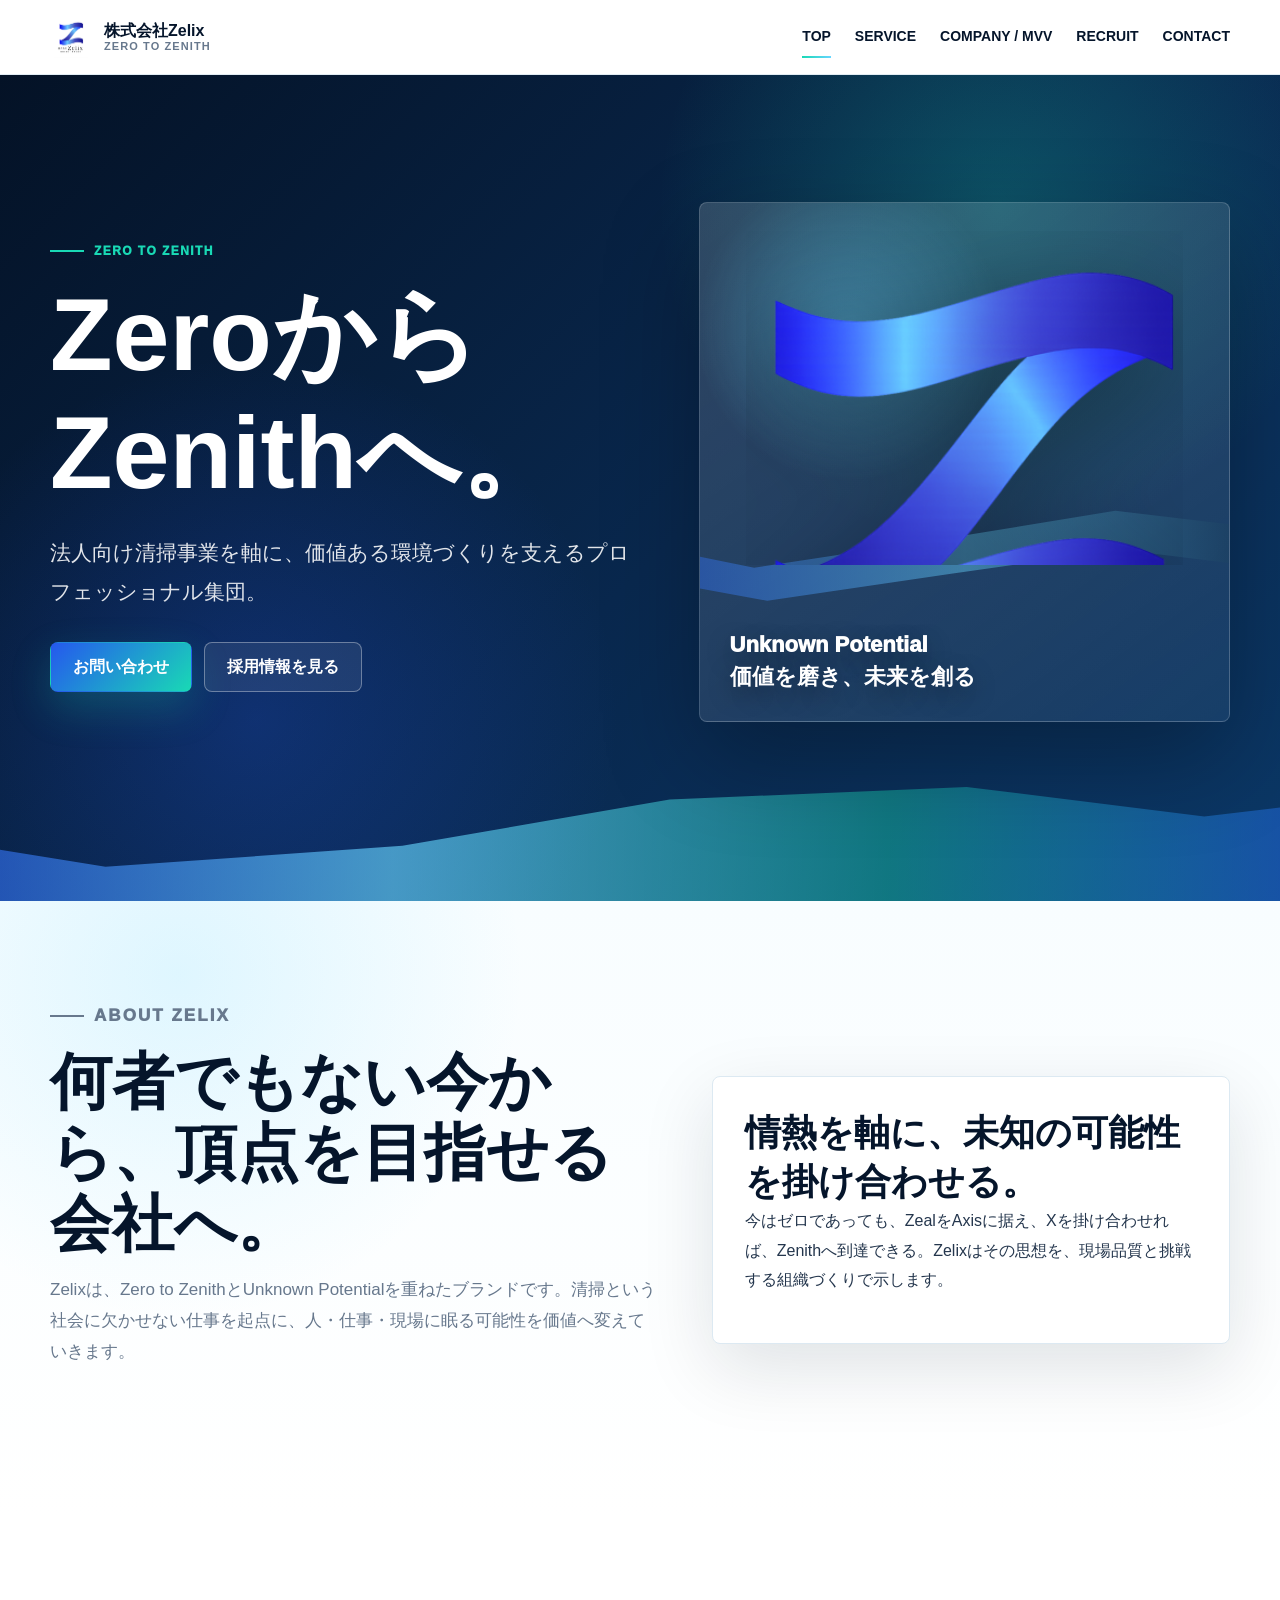
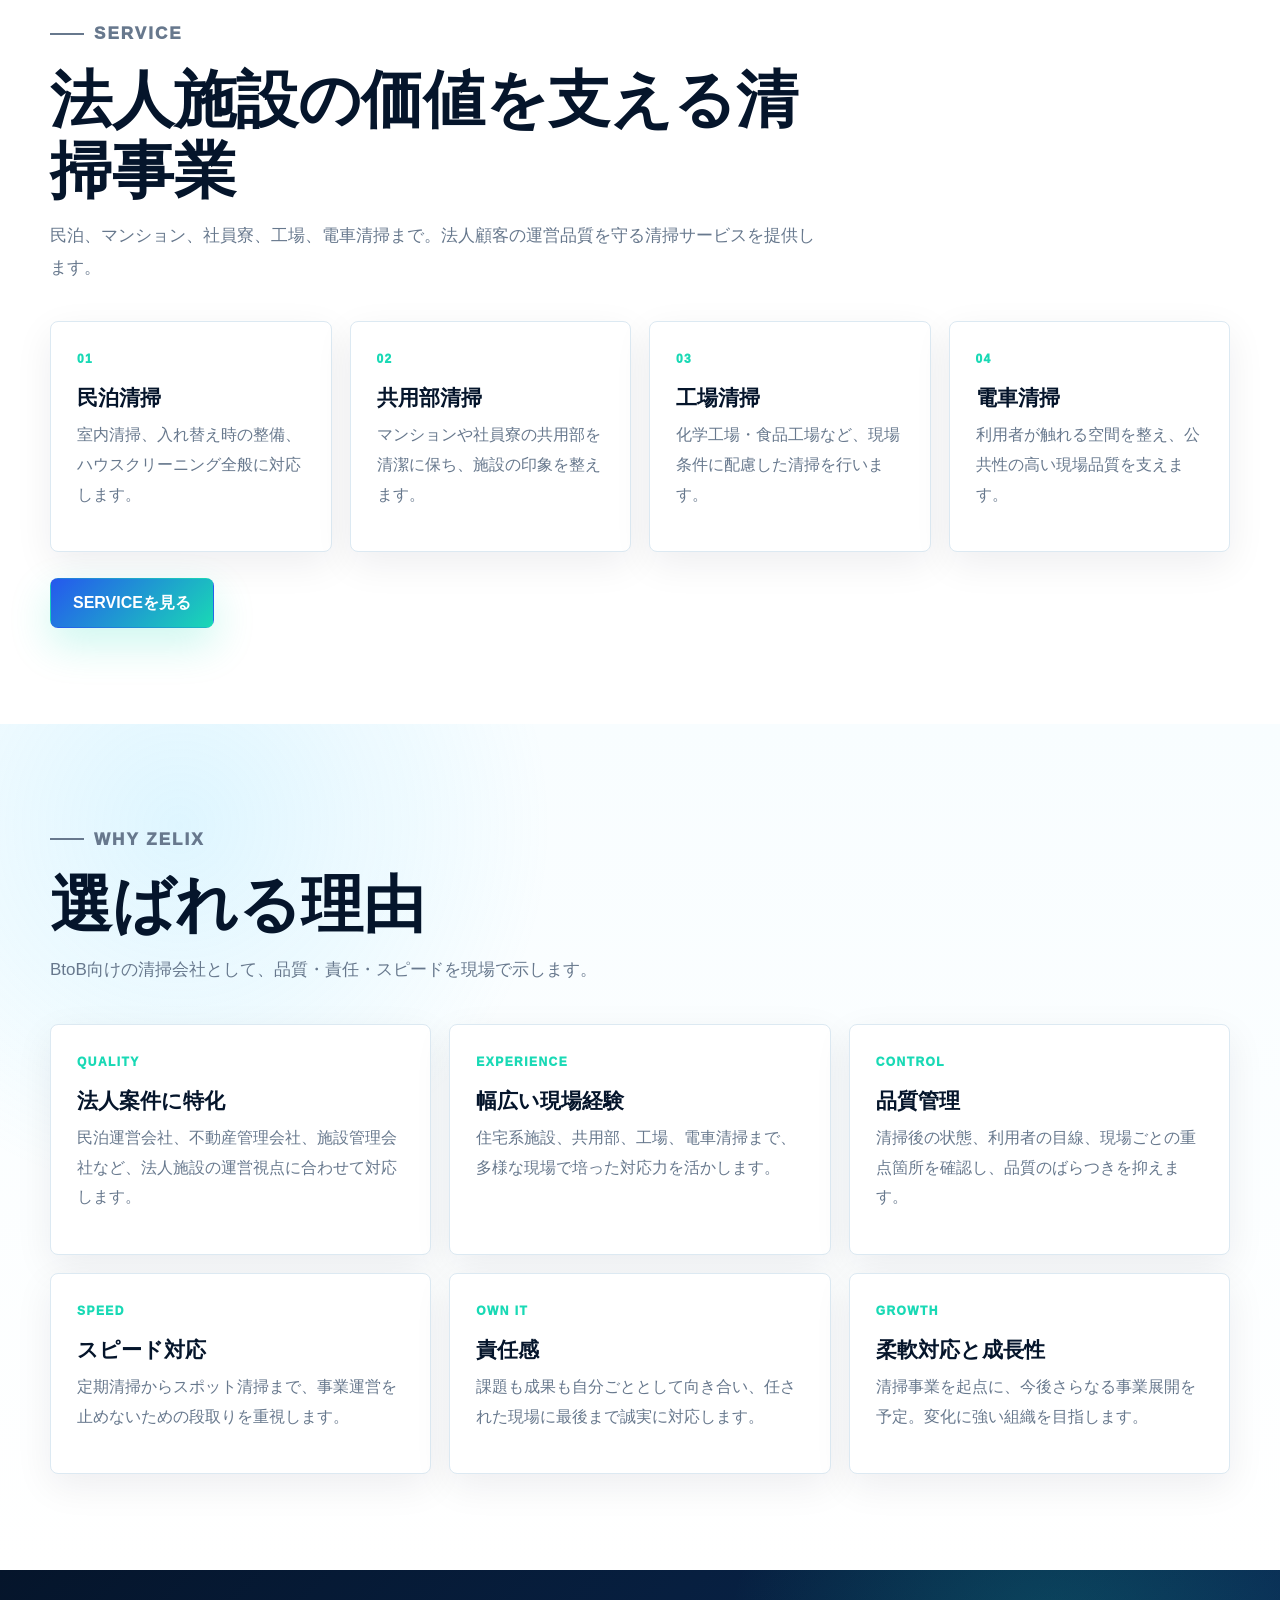
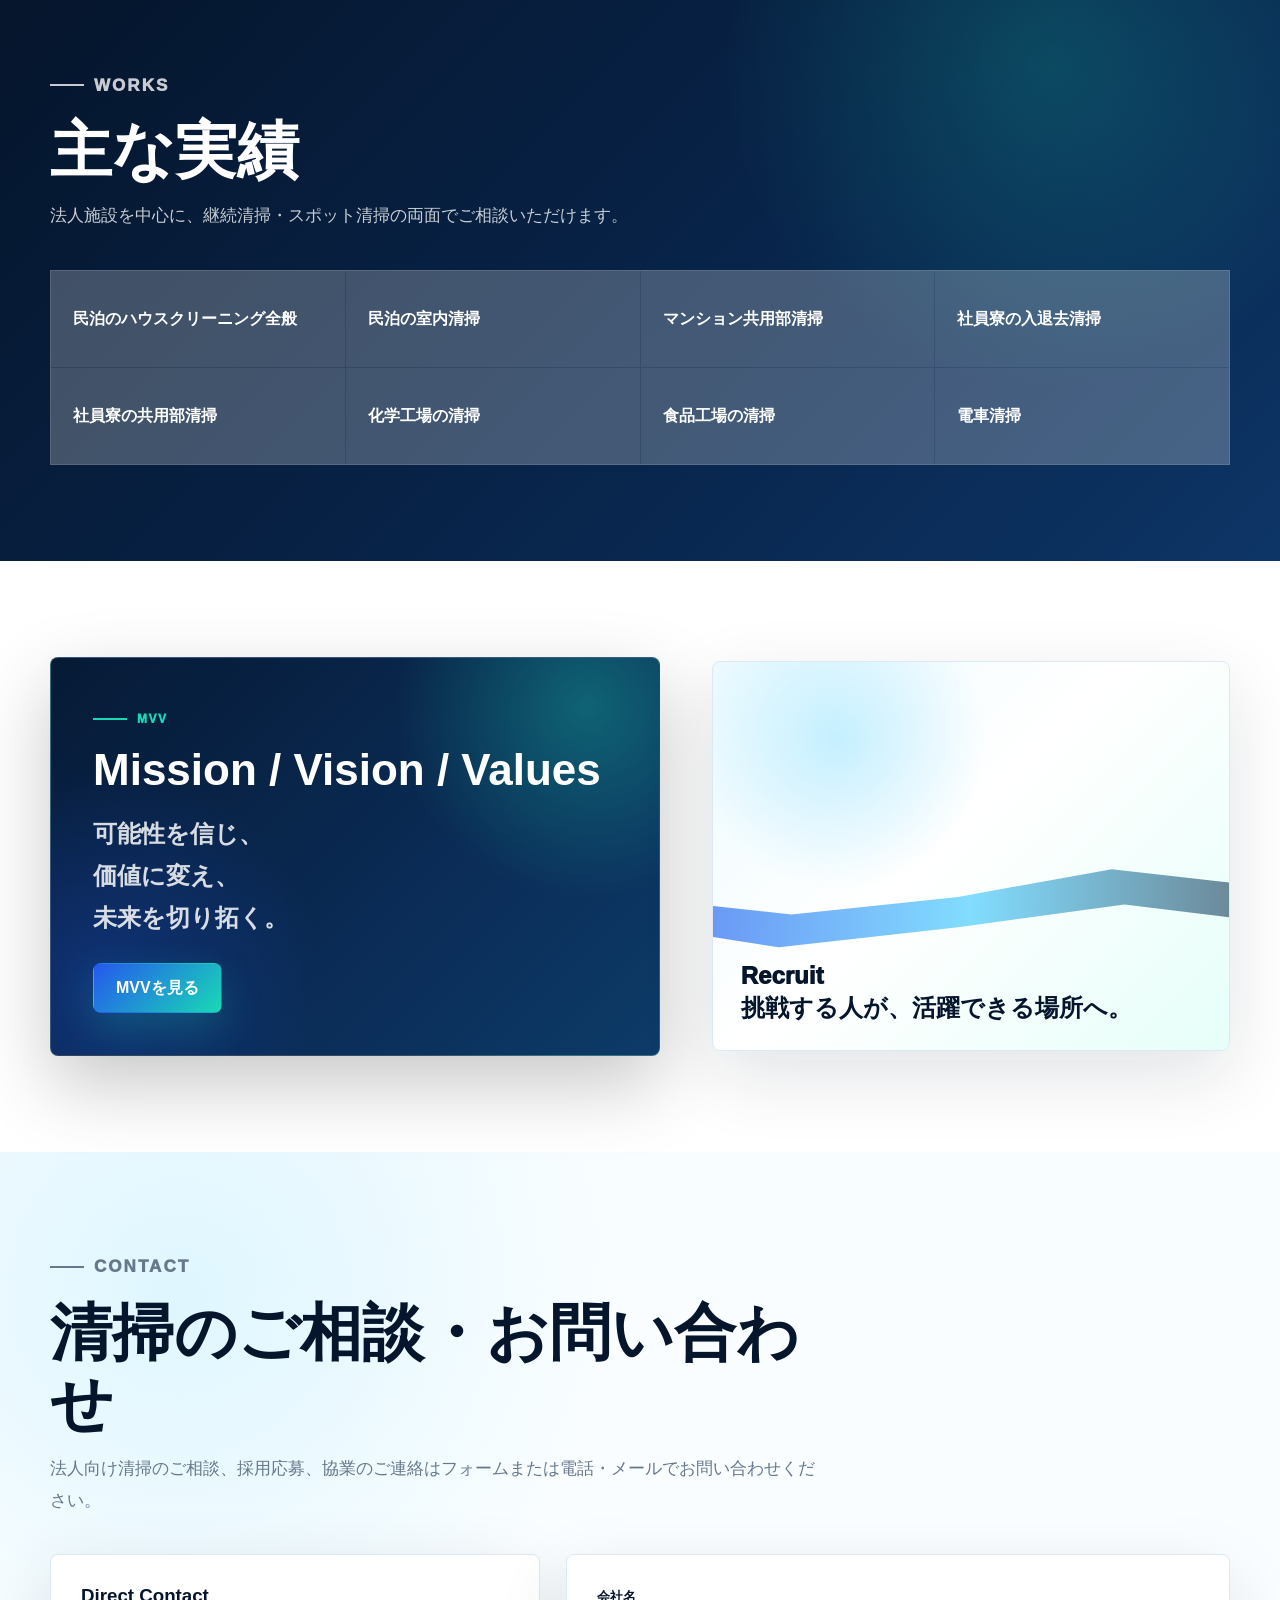
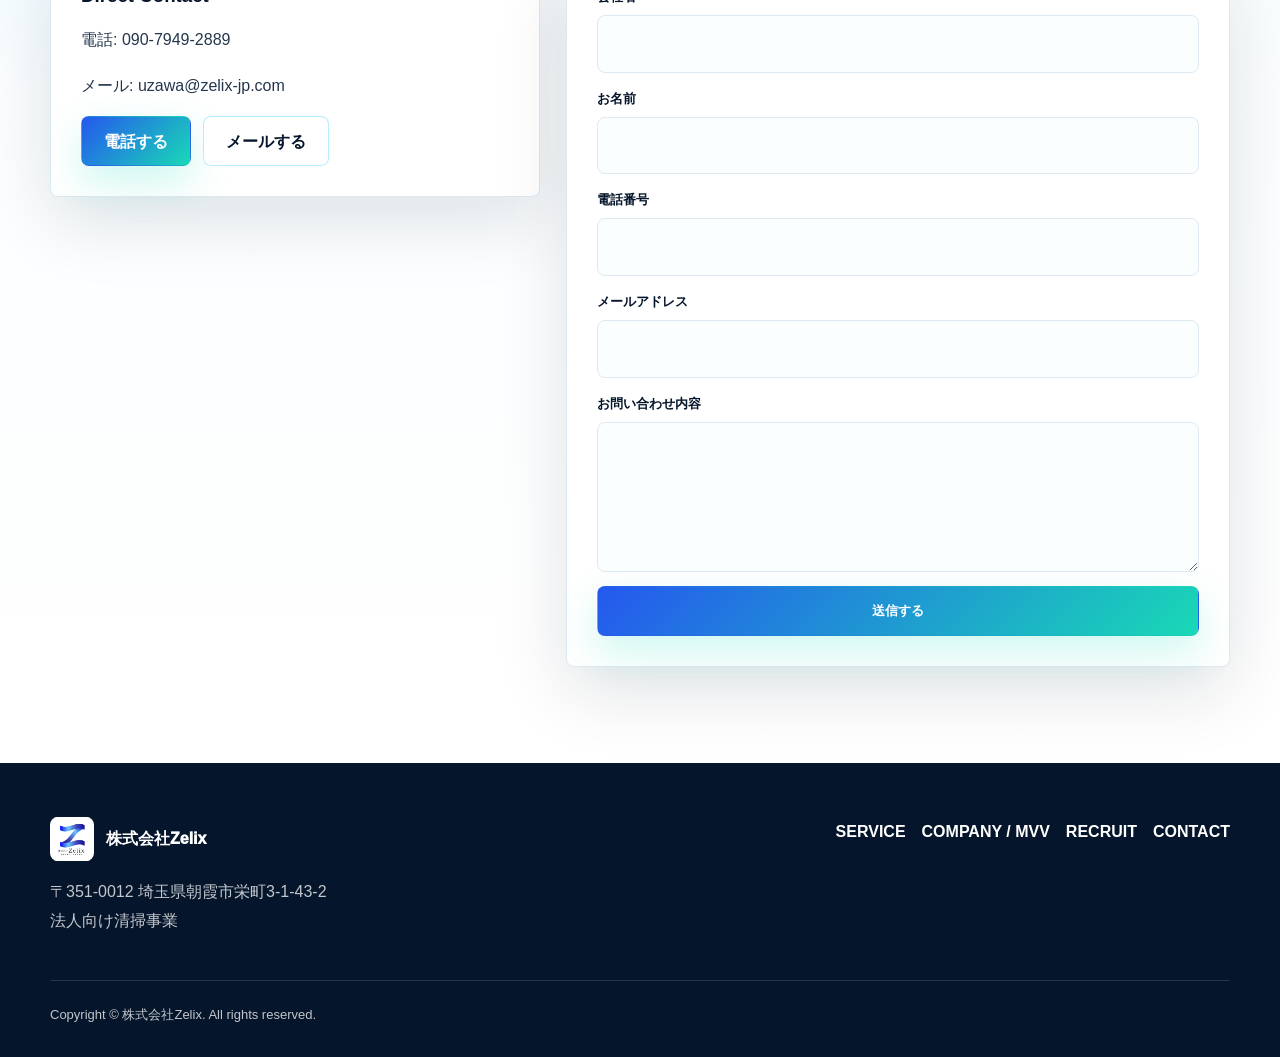
==== index.html @ a14d59f5 "Refine MVV card text and crop hero logo" ====
<!doctype html>
<html lang="ja">
<head>
  <meta charset="utf-8">
  <meta name="viewport" content="width=device-width, initial-scale=1">
  <title>株式会社Zelix | ZeroからZenithへ。法人向け清掃事業</title>
  <meta name="description" content="株式会社Zelixは埼玉県朝霞市を拠点に、法人向け清掃事業を展開する清掃会社です。民泊清掃、マンション共用部清掃、工場清掃、社員寮清掃などに対応します。">
  <meta name="keywords" content="株式会社Zelix,Zelix,埼玉県 清掃会社,朝霞市 清掃会社,法人 清掃,民泊 清掃,マンション 共用部 清掃,工場 清掃,社員寮 清掃,清掃 求人 埼玉,清掃 求人 朝霞市">
  <meta property="og:title" content="株式会社Zelix | 法人向け清掃事業">
  <meta property="og:description" content="ZeroからZenithへ。法人向け清掃事業を軸に、価値ある環境づくりを支えるプロフェッショナル集団。">
  <meta property="og:type" content="website">
  <meta property="og:image" content="assets/zelix-logo-glow.png">
  <link rel="icon" href="assets/zelix-logo.jpg">
  <link rel="stylesheet" href="styles.css">
  <script type="application/ld+json">
  {"@context":"https://schema.org","@type":"CleaningService","name":"株式会社Zelix","address":{"@type":"PostalAddress","streetAddress":"栄町3-1-43-2","addressLocality":"朝霞市","addressRegion":"埼玉県","addressCountry":"JP"},"telephone":"090-7949-2889","email":"uzawa@zelix-jp.com","areaServed":"埼玉県","description":"法人向け清掃事業"}
  </script>
</head>
<body>
  <header class="site-header">
    <div class="nav">
      <a class="brand" href="index.html"><img src="assets/zelix-logo.jpg" alt="株式会社Zelix ロゴ"><span>株式会社Zelix<small>Zero to Zenith</small></span></a>
      <button class="menu-toggle" type="button" aria-expanded="false" aria-label="メニュー">≡</button>
      <nav class="nav-links" aria-label="主要ナビゲーション">
        <a href="index.html" aria-current="page">TOP</a>
        <a href="services.html">SERVICE</a>
        <a href="company.html">COMPANY / MVV</a>
        <a href="careers.html">RECRUIT</a>
        <a href="#contact">CONTACT</a>
      </nav>
    </div>
  </header>

  <main>
    <section class="hero">
      <div class="hero-grid">
        <div>
          <p class="eyebrow">Zero to Zenith</p>
          <h1>Zeroから<br>Zenithへ。</h1>
          <p class="hero-lead">法人向け清掃事業を軸に、価値ある環境づくりを支えるプロフェッショナル集団。</p>
          <div class="hero-actions">
            <a class="btn btn-primary" href="#contact">お問い合わせ</a>
            <a class="btn btn-ghost" href="careers.html">採用情報を見る</a>
          </div>
        </div>
        <div class="hero-visual" aria-label="Zelixブランドビジュアル">
          <div class="hero-logo-crop">
            <img src="assets/zelix-logo-glow.png" alt="株式会社Zelix">
          </div>
          <strong>Unknown Potential<br>価値を磨き、未来を創る</strong>
        </div>
      </div>
    </section>

    <section class="section section-soft">
      <div class="container split">
        <div class="section-head">
          <p class="eyebrow">About Zelix</p>
          <h2>何者でもない今から、頂点を目指せる会社へ。</h2>
          <p>Zelixは、Zero to ZenithとUnknown Potentialを重ねたブランドです。清掃という社会に欠かせない仕事を起点に、人・仕事・現場に眠る可能性を価値へ変えていきます。</p>
        </div>
        <div class="concept-copy">
          <strong>情熱を軸に、未知の可能性を掛け合わせる。</strong>
          <p>今はゼロであっても、ZealをAxisに据え、Xを掛け合わせれば、Zenithへ到達できる。Zelixはその思想を、現場品質と挑戦する組織づくりで示します。</p>
        </div>
      </div>
    </section>

    <section class="section">
      <div class="container">
        <div class="section-head">
          <p class="eyebrow">Service</p>
          <h2>法人施設の価値を支える清掃事業</h2>
          <p>民泊、マンション、社員寮、工場、電車清掃まで。法人顧客の運営品質を守る清掃サービスを提供します。</p>
        </div>
        <div class="grid-4">
          <article class="card"><small>01</small><h3>民泊清掃</h3><p>室内清掃、入れ替え時の整備、ハウスクリーニング全般に対応します。</p></article>
          <article class="card"><small>02</small><h3>共用部清掃</h3><p>マンションや社員寮の共用部を清潔に保ち、施設の印象を整えます。</p></article>
          <article class="card"><small>03</small><h3>工場清掃</h3><p>化学工場・食品工場など、現場条件に配慮した清掃を行います。</p></article>
          <article class="card"><small>04</small><h3>電車清掃</h3><p>利用者が触れる空間を整え、公共性の高い現場品質を支えます。</p></article>
        </div>
        <div class="actions" style="margin-top: 26px;"><a class="btn btn-primary" href="services.html">SERVICEを見る</a></div>
      </div>
    </section>

    <section class="section section-soft">
      <div class="container">
        <div class="section-head">
          <p class="eyebrow">Why Zelix</p>
          <h2>選ばれる理由</h2>
          <p>BtoB向けの清掃会社として、品質・責任・スピードを現場で示します。</p>
        </div>
        <div class="grid-3">
          <article class="card"><small>Quality</small><h3>法人案件に特化</h3><p>民泊運営会社、不動産管理会社、施設管理会社など、法人施設の運営視点に合わせて対応します。</p></article>
          <article class="card"><small>Experience</small><h3>幅広い現場経験</h3><p>住宅系施設、共用部、工場、電車清掃まで、多様な現場で培った対応力を活かします。</p></article>
          <article class="card"><small>Control</small><h3>品質管理</h3><p>清掃後の状態、利用者の目線、現場ごとの重点箇所を確認し、品質のばらつきを抑えます。</p></article>
          <article class="card"><small>Speed</small><h3>スピード対応</h3><p>定期清掃からスポット清掃まで、事業運営を止めないための段取りを重視します。</p></article>
          <article class="card"><small>Own It</small><h3>責任感</h3><p>課題も成果も自分ごととして向き合い、任された現場に最後まで誠実に対応します。</p></article>
          <article class="card"><small>Growth</small><h3>柔軟対応と成長性</h3><p>清掃事業を起点に、今後さらなる事業展開を予定。変化に強い組織を目指します。</p></article>
        </div>
      </div>
    </section>

    <section class="section section-dark">
      <div class="container">
        <div class="section-head">
          <p class="eyebrow">Works</p>
          <h2>主な実績</h2>
          <p>法人施設を中心に、継続清掃・スポット清掃の両面でご相談いただけます。</p>
        </div>
        <ul class="works">
          <li>民泊のハウスクリーニング全般</li>
          <li>民泊の室内清掃</li>
          <li>マンション共用部清掃</li>
          <li>社員寮の入退去清掃</li>
          <li>社員寮の共用部清掃</li>
          <li>化学工場の清掃</li>
          <li>食品工場の清掃</li>
          <li>電車清掃</li>
        </ul>
      </div>
    </section>

    <section class="section">
      <div class="container split">
        <div class="mvv-hero section-dark">
          <p class="eyebrow">MVV</p>
          <strong>Mission / Vision / Values</strong>
          <p>可能性を信じ、<br>価値に変え、<br>未来を切り拓く。</p>
          <div class="actions"><a class="btn btn-primary" href="company.html#mvv">MVVを見る</a></div>
        </div>
        <div class="media-frame"><span>Recruit<br>挑戦する人が、活躍できる場所へ。</span></div>
      </div>
    </section>

    <section class="section section-soft" id="contact">
      <div class="container">
        <div class="section-head">
          <p class="eyebrow">Contact</p>
          <h2>清掃のご相談・お問い合わせ</h2>
          <p>法人向け清掃のご相談、採用応募、協業のご連絡はフォームまたは電話・メールでお問い合わせください。</p>
        </div>
        <div class="contact-panel">
          <div class="contact-direct">
            <h3>Direct Contact</h3>
            <p>電話: <a href="tel:09079492889">090-7949-2889</a></p>
            <p>メール: <a href="mailto:uzawa@zelix-jp.com">uzawa@zelix-jp.com</a></p>
            <div class="actions"><a class="btn btn-primary" href="tel:09079492889">電話する</a><a class="btn btn-light" href="mailto:uzawa@zelix-jp.com">メールする</a></div>
          </div>
          <form class="contact-form" action="https://formspree.io/f/YOUR_FORM_ID" method="POST" data-contact-form>
            <input type="hidden" name="_subject" value="株式会社Zelix 公式サイトからのお問い合わせ">
            <div class="form-grid">
              <div class="field"><label for="company-name">会社名</label><input id="company-name" name="会社名" autocomplete="organization"></div>
              <div class="field"><label for="name">お名前</label><input id="name" name="お名前" autocomplete="name" required></div>
              <div class="field"><label for="phone">電話番号</label><input id="phone" name="電話番号" autocomplete="tel"></div>
              <div class="field"><label for="email">メールアドレス</label><input id="email" type="email" name="email" autocomplete="email" required></div>
              <div class="field"><label for="message">お問い合わせ内容</label><textarea id="message" name="お問い合わせ内容" required></textarea></div>
              <button class="btn btn-primary" type="submit">送信する</button>
            </div>
            <p class="form-message" data-form-message></p>
          </form>
        </div>
      </div>
    </section>
  </main>

  <footer class="site-footer">
    <div class="container footer-grid">
      <div><a class="footer-brand" href="index.html"><img src="assets/zelix-logo.jpg" alt="">株式会社Zelix</a><p>〒351-0012 埼玉県朝霞市栄町3-1-43-2<br>法人向け清掃事業</p></div>
      <nav class="footer-links" aria-label="フッターナビゲーション"><a href="services.html">SERVICE</a><a href="company.html">COMPANY / MVV</a><a href="careers.html">RECRUIT</a><a href="#contact">CONTACT</a></nav>
    </div>
    <div class="container copyright">Copyright © 株式会社Zelix. All rights reserved.</div>
  </footer>
  <script src="script.js" defer></script>
</body>
</html>
---- styles.css ----
:root {
  --navy: #05152b;
  --midnight: #071f3f;
  --deep: #0b2e5a;
  --blue: #2558ee;
  --sky: #67d5ff;
  --emerald: #19d9b5;
  --mint: #dffcf7;
  --ink: #0c1d32;
  --text: #24364d;
  --muted: #67788d;
  --line: #dce9f2;
  --paper: #ffffff;
  --soft: #f5fbfe;
  --radius: 8px;
  --shadow: 0 24px 72px rgba(5, 21, 43, 0.12);
}

* {
  box-sizing: border-box;
}

html {
  scroll-behavior: smooth;
}

body {
  margin: 0;
  color: var(--text);
  background: var(--paper);
  font-family: "Noto Sans JP", "Hiragino Kaku Gothic ProN", "Yu Gothic", Meiryo, sans-serif;
  font-size: 16px;
  line-height: 1.85;
  letter-spacing: 0;
}

img {
  display: block;
  max-width: 100%;
}

a {
  color: inherit;
  text-decoration: none;
}

.site-header {
  position: sticky;
  top: 0;
  z-index: 50;
  background: rgba(255, 255, 255, 0.92);
  border-bottom: 1px solid rgba(220, 233, 242, 0.86);
  backdrop-filter: blur(18px);
}

.nav {
  width: min(1180px, calc(100% - 32px));
  min-height: 74px;
  margin: 0 auto;
  display: flex;
  align-items: center;
  justify-content: space-between;
  gap: 18px;
}

.brand {
  display: inline-flex;
  align-items: center;
  gap: 12px;
  color: var(--navy);
  font-weight: 900;
  line-height: 1.2;
}

.brand img {
  width: 42px;
  height: 42px;
  object-fit: contain;
}

.brand small {
  display: block;
  color: var(--muted);
  font-size: 11px;
  font-weight: 800;
  letter-spacing: 0.1em;
  text-transform: uppercase;
}

.nav-links {
  display: flex;
  align-items: center;
  gap: 24px;
  color: var(--navy);
  font-size: 14px;
  font-weight: 850;
}

.nav-links a {
  position: relative;
  padding: 8px 0;
}

.nav-links a::after {
  content: "";
  position: absolute;
  left: 0;
  right: 0;
  bottom: 0;
  height: 2px;
  transform: scaleX(0);
  transform-origin: left;
  background: linear-gradient(90deg, var(--emerald), var(--sky));
  transition: transform 180ms ease;
}

.nav-links a:hover::after,
.nav-links a[aria-current="page"]::after {
  transform: scaleX(1);
}

.menu-toggle {
  display: none;
  width: 44px;
  height: 44px;
  border: 1px solid var(--line);
  border-radius: var(--radius);
  background: var(--paper);
  color: var(--navy);
  font-size: 22px;
  font-weight: 900;
}

.container {
  width: min(1180px, calc(100% - 32px));
  margin: 0 auto;
}

.section {
  padding: 96px 0;
}

.section-soft {
  background:
    radial-gradient(circle at 14% 12%, rgba(103, 213, 255, 0.18), transparent 28%),
    linear-gradient(180deg, #f8fdff, #ffffff);
}

.section-dark {
  color: rgba(255, 255, 255, 0.86);
  background:
    radial-gradient(circle at 82% 16%, rgba(25, 217, 181, 0.2), transparent 28%),
    linear-gradient(135deg, var(--navy), #08244a 56%, #0d3566);
}

.eyebrow {
  display: inline-flex;
  align-items: center;
  gap: 10px;
  margin: 0 0 14px;
  color: var(--emerald);
  font-size: 12px;
  font-weight: 950;
  letter-spacing: 0.12em;
  text-transform: uppercase;
}

.eyebrow::before {
  content: "";
  width: 34px;
  height: 2px;
  background: currentColor;
}

h1,
h2,
h3,
p {
  margin-top: 0;
}

h1,
h2,
h3 {
  color: var(--navy);
  line-height: 1.15;
}

.section-dark h1,
.section-dark h2,
.section-dark h3 {
  color: var(--paper);
}

.hero {
  position: relative;
  overflow: hidden;
  min-height: calc(100svh - 74px);
  color: rgba(255, 255, 255, 0.88);
  background:
    radial-gradient(circle at 78% 16%, rgba(25, 217, 181, 0.24), transparent 28%),
    radial-gradient(circle at 20% 78%, rgba(37, 88, 238, 0.26), transparent 30%),
    linear-gradient(135deg, #041226 0%, #09284e 54%, #0b3867 100%);
}

.hero::before,
.page-hero::before,
.wave-band::before {
  content: "";
  position: absolute;
  left: -8%;
  right: -8%;
  bottom: -54px;
  height: 210px;
  background: linear-gradient(90deg, rgba(37, 88, 238, 0.86), rgba(103, 213, 255, 0.86), rgba(25, 217, 181, 0.56), rgba(37, 88, 238, 0.7));
  clip-path: polygon(0 42%, 14% 58%, 34% 48%, 52% 26%, 72% 20%, 88% 34%, 100% 24%, 100% 100%, 0 100%);
  opacity: 0.74;
}

.hero-grid {
  position: relative;
  z-index: 1;
  width: min(1180px, calc(100% - 32px));
  min-height: calc(100svh - 74px);
  margin: 0 auto;
  padding: 84px 0 136px;
  display: grid;
  grid-template-columns: minmax(0, 1fr) minmax(320px, 0.9fr);
  gap: 58px;
  align-items: center;
}

.hero h1 {
  margin-bottom: 22px;
  color: var(--paper);
  font-size: clamp(48px, 8vw, 104px);
  letter-spacing: 0;
}

.hero-lead {
  max-width: 650px;
  margin-bottom: 30px;
  font-size: clamp(17px, 2vw, 21px);
}

.hero-actions,
.actions {
  display: flex;
  flex-wrap: wrap;
  gap: 12px;
}

.btn {
  display: inline-flex;
  align-items: center;
  justify-content: center;
  min-height: 50px;
  padding: 12px 22px;
  border: 1px solid transparent;
  border-radius: var(--radius);
  font-weight: 900;
  line-height: 1.35;
  transition: transform 180ms ease, border-color 180ms ease, box-shadow 180ms ease;
}

.btn:hover {
  transform: translateY(-2px);
}

.btn-primary {
  color: var(--paper);
  background: linear-gradient(135deg, var(--blue), var(--emerald));
  box-shadow: 0 16px 40px rgba(25, 217, 181, 0.22);
}

.btn-ghost {
  color: var(--paper);
  border-color: rgba(255, 255, 255, 0.34);
  background: rgba(255, 255, 255, 0.08);
}

.btn-light {
  color: var(--navy);
  border-color: rgba(103, 213, 255, 0.45);
  background: var(--paper);
}

.hero-visual {
  position: relative;
  min-height: 520px;
  border: 1px solid rgba(255, 255, 255, 0.18);
  border-radius: var(--radius);
  overflow: hidden;
  background:
    radial-gradient(circle at 28% 24%, rgba(103, 213, 255, 0.36), transparent 28%),
    linear-gradient(145deg, rgba(255, 255, 255, 0.16), rgba(255, 255, 255, 0.05));
  box-shadow: 0 36px 96px rgba(0, 0, 0, 0.28);
}

.hero-logo-crop {
  position: absolute;
  inset: 28px 46px 156px;
  z-index: 1;
  overflow: hidden;
}

.hero-visual::before {
  content: "";
  position: absolute;
  inset: auto -12% 18% -12%;
  height: 150px;
  background: linear-gradient(90deg, rgba(37, 88, 238, 0.92), rgba(103, 213, 255, 0.88), rgba(5, 21, 43, 0.66));
  clip-path: polygon(0 44%, 18% 60%, 45% 42%, 73% 22%, 100% 36%, 100% 62%, 74% 48%, 48% 64%, 20% 82%, 0 66%);
  opacity: 0.48;
}

.hero-visual img {
  position: absolute;
  left: 50%;
  top: 50%;
  width: min(520px, 122%);
  max-width: none;
  transform: translate(-50%, -34%);
  filter: drop-shadow(0 28px 54px rgba(0, 0, 0, 0.36));
}

.hero-visual strong {
  position: absolute;
  z-index: 2;
  left: 30px;
  right: 30px;
  bottom: 28px;
  color: var(--paper);
  font-size: 22px;
  font-weight: 950;
  line-height: 1.45;
  text-shadow: 0 8px 24px rgba(0, 0, 0, 0.36);
}

.section-head {
  max-width: 780px;
  margin-bottom: 38px;
}

.section-head h2,
.page-hero h1 {
  margin-bottom: 14px;
  font-size: clamp(34px, 5vw, 62px);
}

.section-head p,
.page-hero p,
.lead {
  color: var(--muted);
  font-size: 17px;
}

.section-dark .section-head p,
.section-dark .lead {
  color: rgba(255, 255, 255, 0.78);
}

.split {
  display: grid;
  grid-template-columns: minmax(0, 1fr) minmax(300px, 0.85fr);
  gap: 52px;
  align-items: center;
}

.concept-copy {
  padding: 32px;
  border: 1px solid var(--line);
  border-radius: var(--radius);
  background: var(--paper);
  box-shadow: var(--shadow);
}

.concept-copy strong {
  color: var(--navy);
  font-size: clamp(24px, 3vw, 36px);
  line-height: 1.35;
}

.media-frame {
  position: relative;
  min-height: 390px;
  overflow: hidden;
  border: 1px solid var(--line);
  border-radius: var(--radius);
  background:
    radial-gradient(circle at 24% 20%, rgba(103, 213, 255, 0.35), transparent 30%),
    linear-gradient(135deg, #eefbff, #ffffff 46%, #e6fff9);
  box-shadow: var(--shadow);
}

.media-frame::after {
  content: "";
  position: absolute;
  left: -12%;
  right: -12%;
  bottom: 22%;
  height: 126px;
  background: linear-gradient(90deg, rgba(37, 88, 238, 0.7), rgba(103, 213, 255, 0.82), rgba(5, 21, 43, 0.58));
  clip-path: polygon(0 48%, 22% 60%, 48% 46%, 72% 24%, 100% 40%, 100% 68%, 74% 52%, 48% 70%, 20% 86%, 0 70%);
}

.media-frame span {
  position: absolute;
  left: 28px;
  right: 28px;
  bottom: 26px;
  color: var(--navy);
  font-size: 24px;
  font-weight: 950;
  line-height: 1.35;
}

.grid-2,
.grid-3,
.grid-4 {
  display: grid;
  gap: 18px;
}

.grid-2 {
  grid-template-columns: repeat(2, minmax(0, 1fr));
}

.grid-3 {
  grid-template-columns: repeat(3, minmax(0, 1fr));
}

.grid-4 {
  grid-template-columns: repeat(4, minmax(0, 1fr));
}

.card,
.service-card,
.value-card,
.info-card {
  border: 1px solid var(--line);
  border-radius: var(--radius);
  background: var(--paper);
  box-shadow: 0 12px 38px rgba(5, 21, 43, 0.07);
}

.card,
.service-card,
.value-card,
.info-card {
  padding: 26px;
}

.card small,
.service-card small,
.value-card small {
  display: block;
  margin-bottom: 16px;
  color: var(--emerald);
  font-size: 12px;
  font-weight: 950;
  letter-spacing: 0.12em;
  text-transform: uppercase;
}

.card h3,
.service-card h3,
.value-card h3,
.info-card h3 {
  margin-bottom: 10px;
  font-size: 21px;
}

.card p,
.service-card p,
.value-card p,
.info-card p,
.service-card li,
.job-list li {
  color: var(--muted);
}

.service-card ul,
.job-list {
  margin: 14px 0 0;
  padding-left: 1.2em;
}

.works {
  display: grid;
  grid-template-columns: repeat(4, minmax(0, 1fr));
  gap: 1px;
  padding: 0;
  margin: 0;
  border: 1px solid rgba(255, 255, 255, 0.18);
  background: rgba(255, 255, 255, 0.18);
}

.works li {
  list-style: none;
  min-height: 96px;
  padding: 22px;
  display: flex;
  align-items: center;
  color: var(--paper);
  background: rgba(255, 255, 255, 0.07);
  font-weight: 850;
}

.page-hero {
  position: relative;
  overflow: hidden;
  padding: 92px 0 146px;
  background:
    radial-gradient(circle at 80% 18%, rgba(25, 217, 181, 0.18), transparent 28%),
    linear-gradient(135deg, #f7fdff, #ffffff 58%, #e9fff9);
}

.page-hero .container {
  position: relative;
  z-index: 1;
}

.table {
  width: 100%;
  border-collapse: collapse;
  overflow: hidden;
  border: 1px solid var(--line);
  border-radius: var(--radius);
  background: var(--paper);
  box-shadow: var(--shadow);
}

.table th,
.table td {
  padding: 20px;
  border-bottom: 1px solid var(--line);
  text-align: left;
  vertical-align: top;
}

.table th {
  width: 28%;
  color: var(--navy);
  background: #f3f9fc;
}

.table tr:last-child th,
.table tr:last-child td {
  border-bottom: 0;
}

.mvv-hero {
  padding: 42px;
  border: 1px solid rgba(255, 255, 255, 0.18);
  border-radius: var(--radius);
  background:
    radial-gradient(circle at 88% 12%, rgba(25, 217, 181, 0.32), transparent 30%),
    radial-gradient(circle at 8% 82%, rgba(37, 88, 238, 0.28), transparent 34%),
    linear-gradient(135deg, #061a35 0%, #0a2b55 58%, #0d3b68 100%);
  box-shadow: 0 28px 76px rgba(0, 0, 0, 0.22);
}

.mvv-hero strong {
  display: block;
  margin-bottom: 18px;
  color: var(--paper);
  font-size: clamp(24px, 4vw, 44px);
  line-height: 1.16;
}

.mvv-hero p:not(.eyebrow) {
  color: rgba(255, 255, 255, 0.84);
  font-size: clamp(18px, 2.2vw, 24px);
  font-weight: 850;
  line-height: 1.75;
}

.principles {
  margin: 0;
  padding: 0;
  display: grid;
  gap: 12px;
}

.principles li {
  list-style: none;
  padding: 18px 20px;
  border: 1px solid rgba(255, 255, 255, 0.16);
  border-radius: var(--radius);
  background: rgba(255, 255, 255, 0.08);
  color: var(--paper);
  font-weight: 850;
}

.contact-panel {
  display: grid;
  grid-template-columns: minmax(0, 0.85fr) minmax(320px, 1.15fr);
  gap: 26px;
  align-items: start;
}

.contact-direct,
.contact-form {
  padding: 30px;
  border: 1px solid var(--line);
  border-radius: var(--radius);
  background: var(--paper);
  box-shadow: var(--shadow);
}

.form-grid {
  display: grid;
  gap: 14px;
}

.field {
  display: grid;
  gap: 6px;
}

.field label {
  color: var(--navy);
  font-size: 13px;
  font-weight: 900;
}

.field input,
.field textarea {
  width: 100%;
  border: 1px solid var(--line);
  border-radius: var(--radius);
  padding: 13px 14px;
  color: var(--ink);
  background: #fbfeff;
  font: inherit;
}

.field textarea {
  min-height: 150px;
  resize: vertical;
}

.form-message {
  display: none;
  margin: 14px 0 0;
  padding: 14px;
  border-radius: var(--radius);
  color: var(--navy);
  background: var(--mint);
  font-weight: 850;
}

.form-message.is-visible {
  display: block;
}

.site-footer {
  padding: 54px 0 30px;
  color: rgba(255, 255, 255, 0.76);
  background: var(--navy);
}

.footer-grid {
  display: grid;
  grid-template-columns: 1fr auto;
  gap: 28px;
}

.footer-brand {
  display: inline-flex;
  align-items: center;
  gap: 12px;
  margin-bottom: 16px;
  color: var(--paper);
  font-weight: 950;
}

.footer-brand img {
  width: 44px;
  height: 44px;
  object-fit: contain;
  background: var(--paper);
  border-radius: var(--radius);
}

.footer-links {
  display: flex;
  flex-wrap: wrap;
  gap: 16px;
  color: var(--paper);
  font-weight: 850;
}

.copyright {
  margin-top: 28px;
  padding-top: 22px;
  border-top: 1px solid rgba(255, 255, 255, 0.14);
  font-size: 13px;
}

@media (max-width: 980px) {
  .menu-toggle {
    display: inline-flex;
    align-items: center;
    justify-content: center;
  }

  .nav-links {
    position: absolute;
    top: 74px;
    left: 16px;
    right: 16px;
    display: none;
    padding: 18px;
    flex-direction: column;
    align-items: stretch;
    gap: 6px;
    border: 1px solid var(--line);
    border-radius: var(--radius);
    background: var(--paper);
    box-shadow: var(--shadow);
  }

  .nav-links.is-open {
    display: flex;
  }

  .hero-grid,
  .split,
  .contact-panel {
    grid-template-columns: 1fr;
  }

  .hero-grid {
    min-height: auto;
    padding: 64px 0 122px;
  }

  .hero-visual {
    min-height: 420px;
  }

  .grid-2,
  .grid-3,
  .grid-4,
  .works,
  .footer-grid {
    grid-template-columns: 1fr;
  }
}

@media (max-width: 560px) {
  .nav,
  .container,
  .hero-grid {
    width: min(100% - 24px, 1180px);
  }

  .brand small {
    display: none;
  }

  .section {
    padding: 70px 0;
  }

  .page-hero {
    padding: 66px 0 118px;
  }

  .hero h1 {
    font-size: clamp(44px, 16vw, 70px);
  }

  .hero-actions .btn,
  .actions .btn {
    width: 100%;
  }

  .hero-visual {
    min-height: 360px;
  }

  .hero-visual img {
    width: min(360px, 90%);
  }

  .card,
  .service-card,
  .value-card,
  .info-card,
  .concept-copy,
  .contact-direct,
  .contact-form,
  .mvv-hero {
    padding: 22px;
  }

  .table,
  .table tbody,
  .table tr,
  .table th,
  .table td {
    display: block;
    width: 100%;
  }

  .table th {
    padding-bottom: 8px;
    border-bottom: 0;
  }

  .table td {
    padding-top: 8px;
  }
}
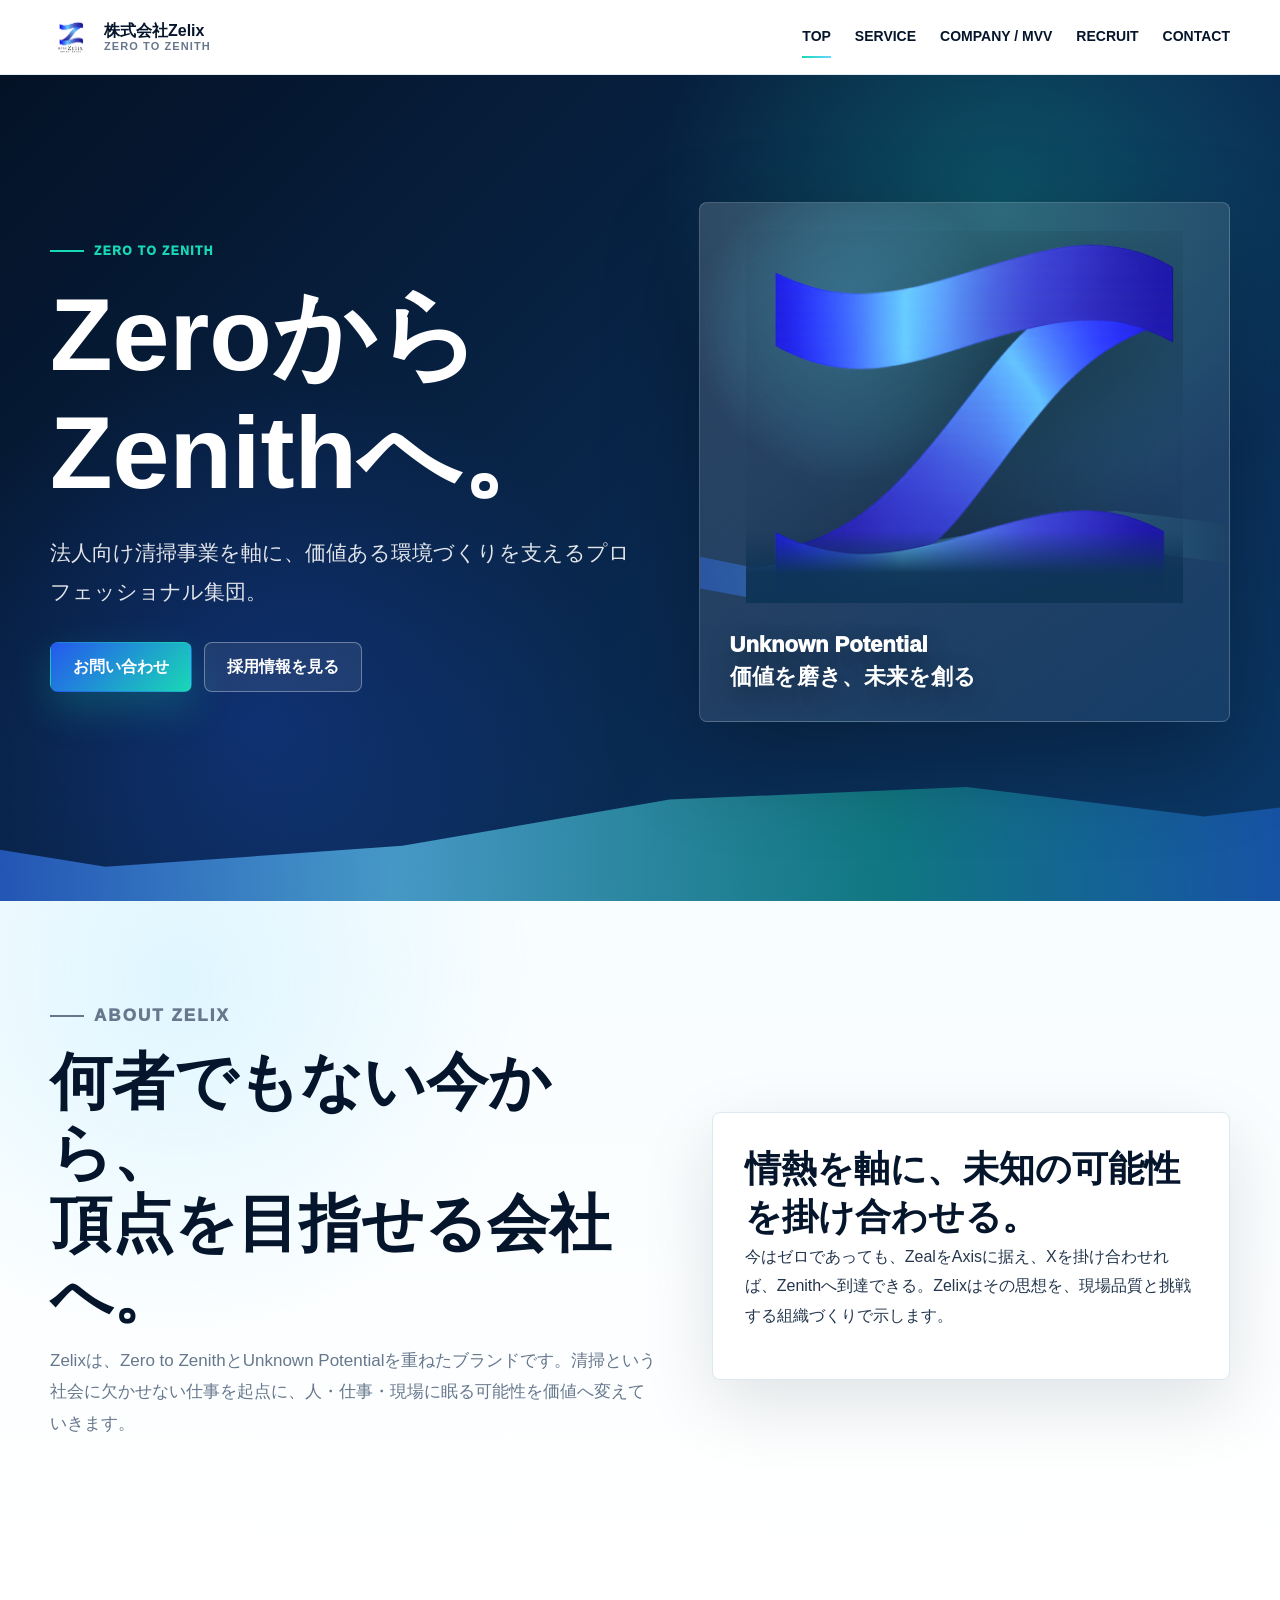
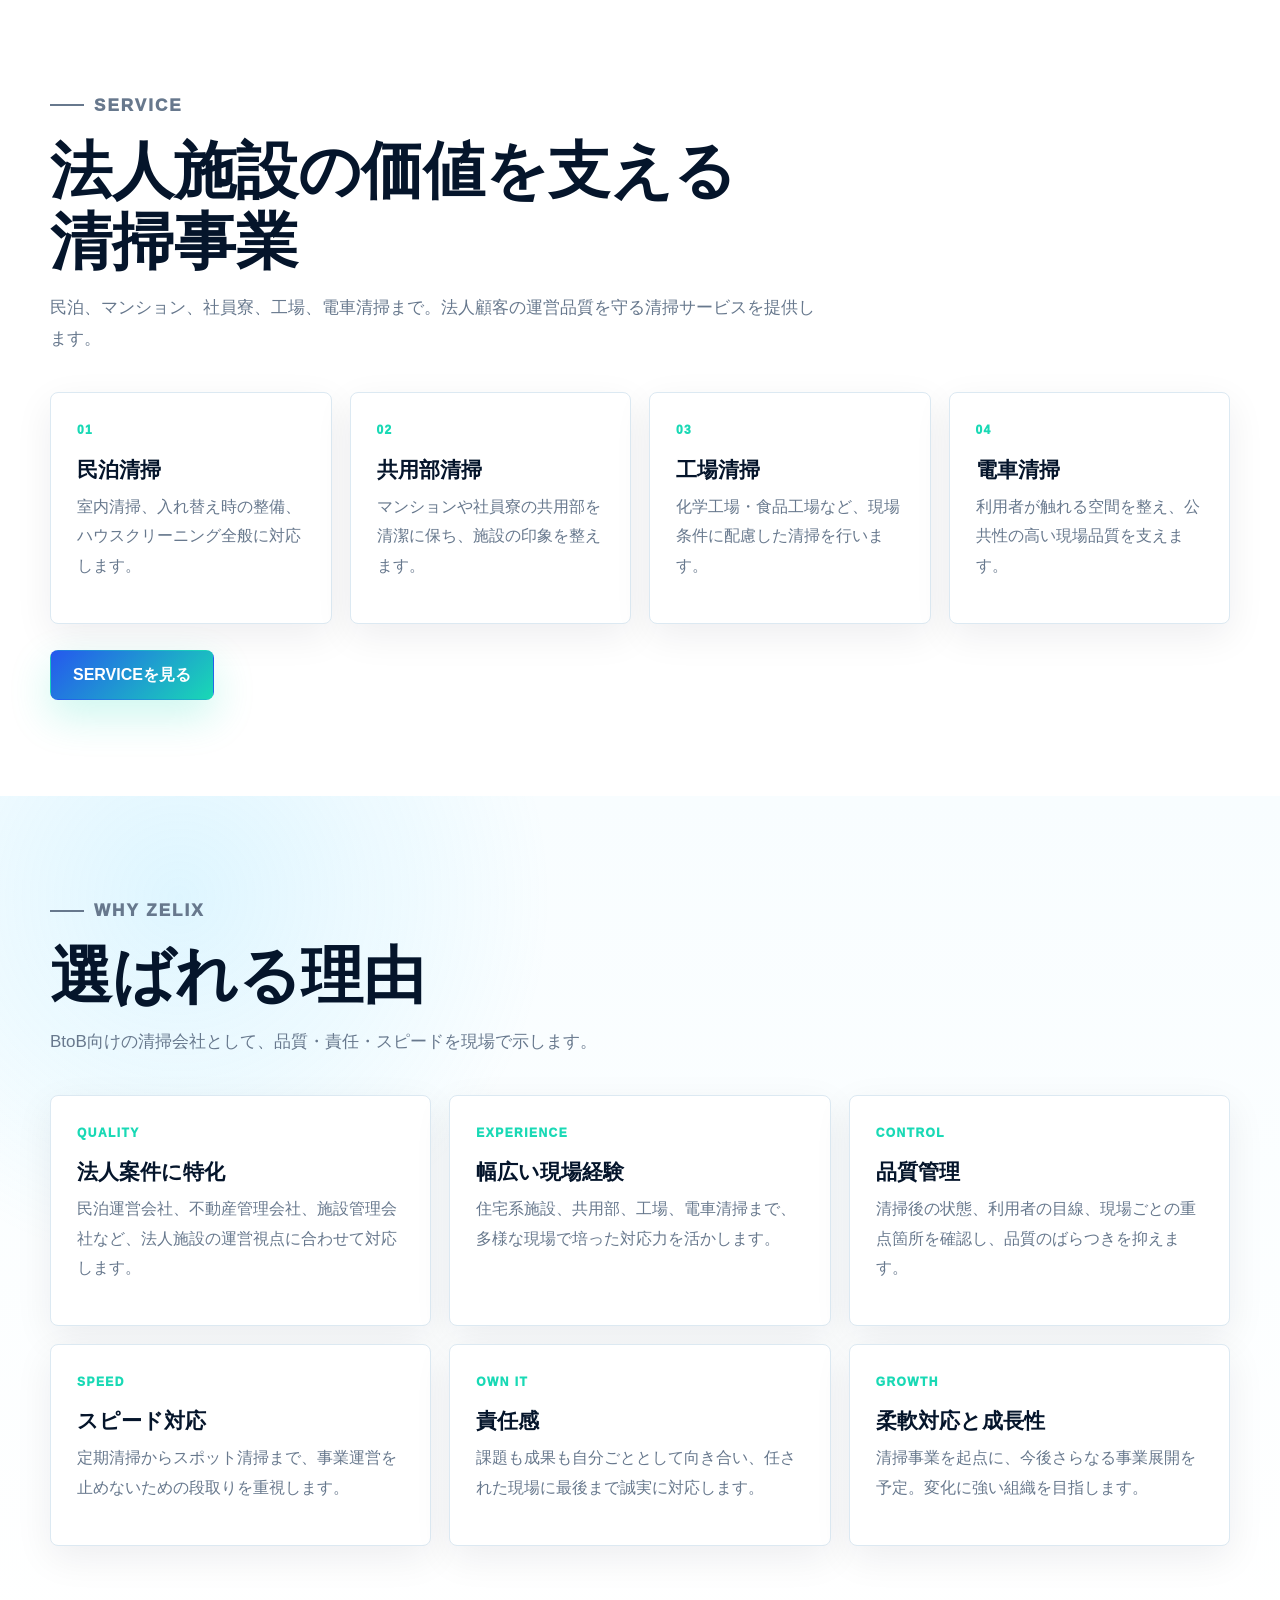
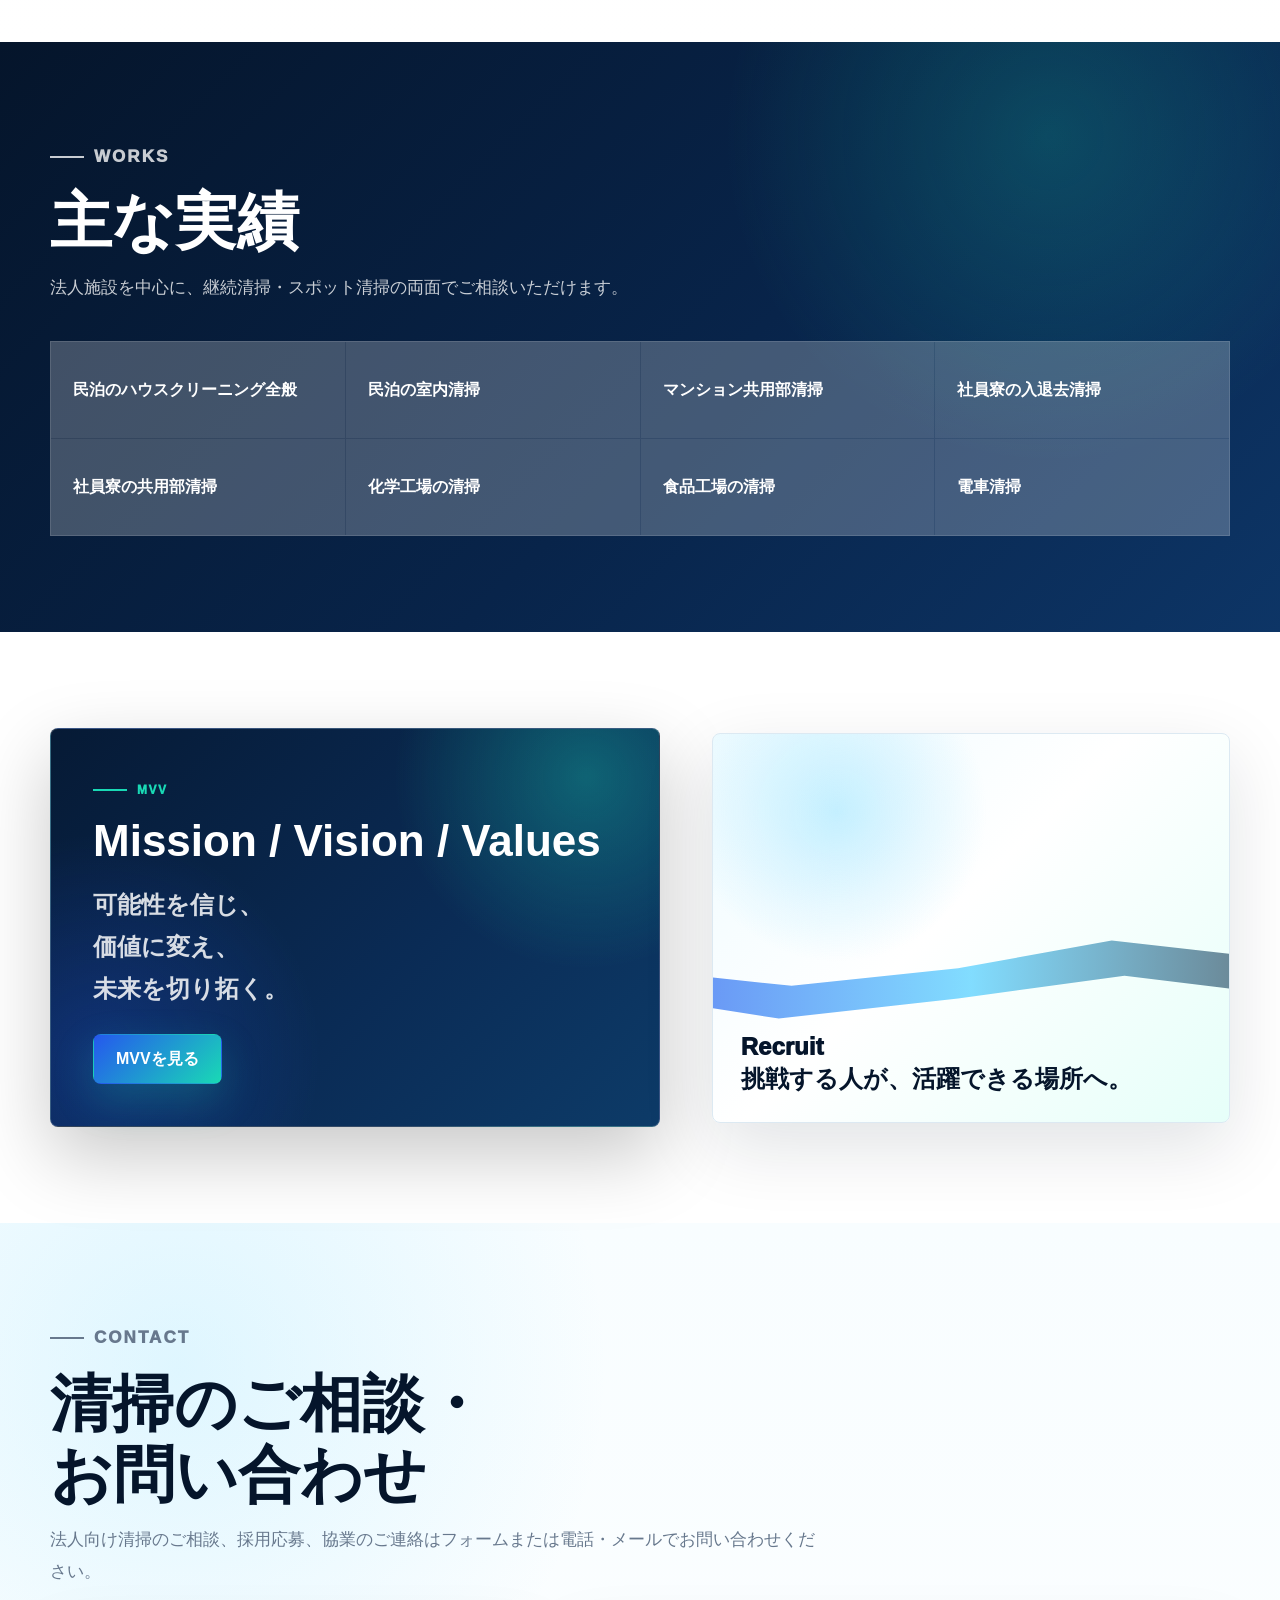
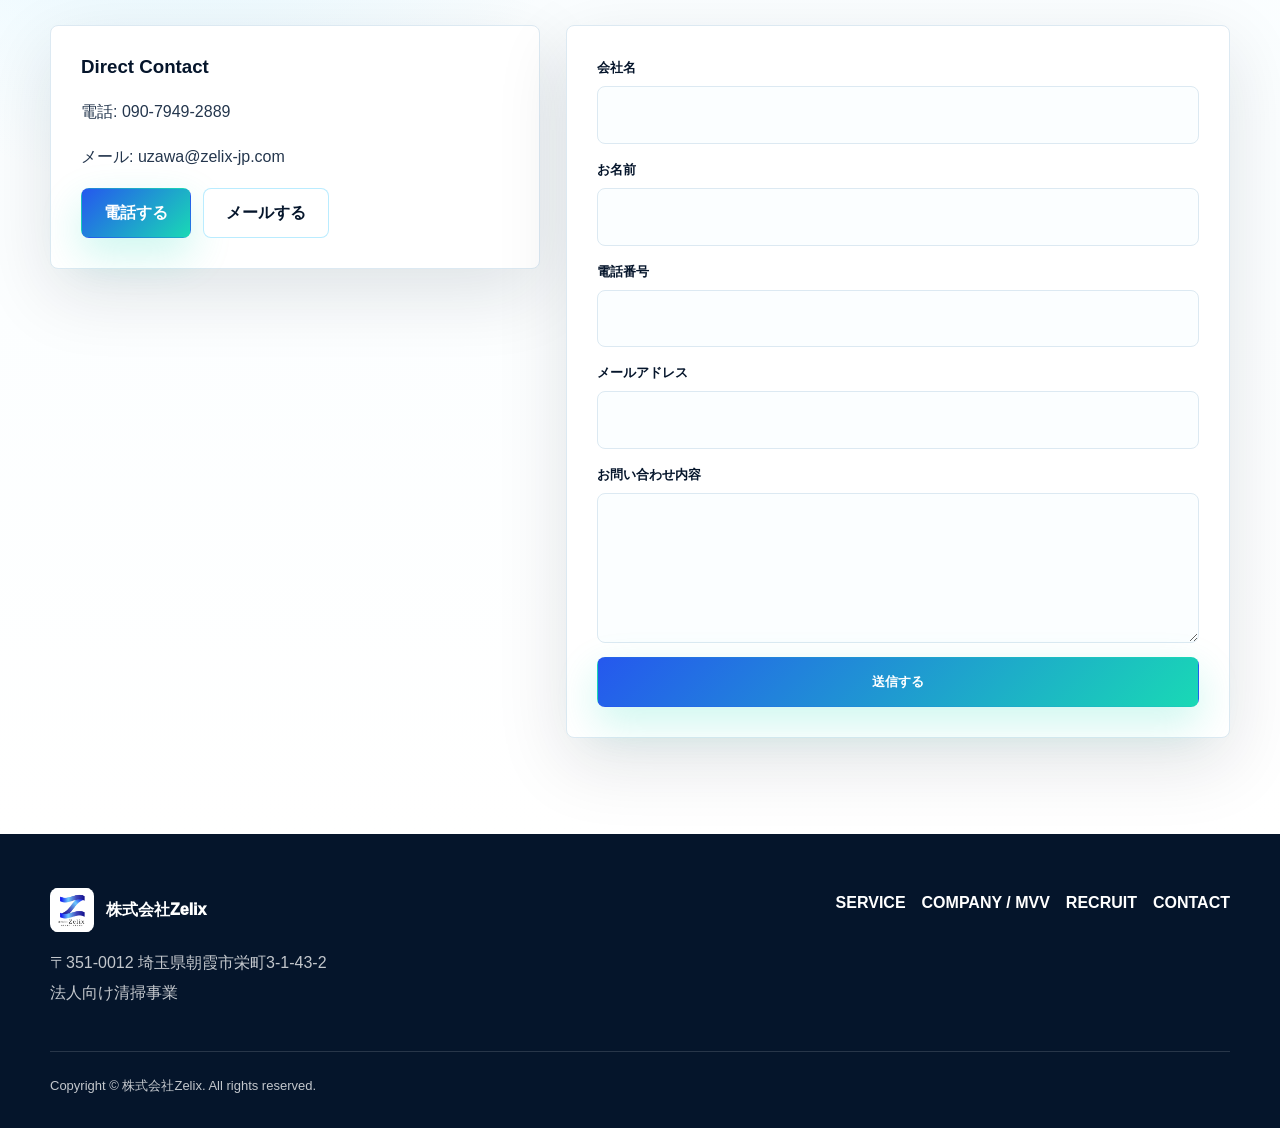
==== commit a2310fb8: "Adjust section copy and equalize feature panels" ====
--- a/index.html
+++ b/index.html
@@ -56,7 +56,7 @@
       <div class="container split">
         <div class="section-head">
           <p class="eyebrow">About Zelix</p>
-          <h2>何者でもない今から、頂点を目指せる会社へ。</h2>
+          <h2>何者でもない今から、<br>頂点を目指せる会社へ。</h2>
           <p>Zelixは、Zero to ZenithとUnknown Potentialを重ねたブランドです。清掃という社会に欠かせない仕事を起点に、人・仕事・現場に眠る可能性を価値へ変えていきます。</p>
         </div>
         <div class="concept-copy">
@@ -70,7 +70,7 @@
       <div class="container">
         <div class="section-head">
           <p class="eyebrow">Service</p>
-          <h2>法人施設の価値を支える清掃事業</h2>
+          <h2>法人施設の価値を支える<br>清掃事業</h2>
           <p>民泊、マンション、社員寮、工場、電車清掃まで。法人顧客の運営品質を守る清掃サービスを提供します。</p>
         </div>
         <div class="grid-4">
@@ -137,7 +137,7 @@
       <div class="container">
         <div class="section-head">
           <p class="eyebrow">Contact</p>
-          <h2>清掃のご相談・お問い合わせ</h2>
+          <h2 class="contact-title">清掃のご相談・お問い合わせ</h2>
           <p>法人向け清掃のご相談、採用応募、協業のご連絡はフォームまたは電話・メールでお問い合わせください。</p>
         </div>
         <div class="contact-panel">
--- a/styles.css
+++ b/styles.css
@@ -299,9 +299,19 @@
 
 .hero-logo-crop {
   position: absolute;
-  inset: 28px 46px 156px;
+  inset: 28px 46px 118px;
   z-index: 1;
   overflow: hidden;
+}
+
+.hero-logo-crop::after {
+  content: "";
+  position: absolute;
+  left: 0;
+  right: 0;
+  bottom: 0;
+  height: 72px;
+  background: linear-gradient(180deg, rgba(14, 52, 86, 0), rgba(14, 52, 86, 0.96) 58%, rgba(14, 52, 86, 1));
 }
 
 .hero-visual::before {
@@ -320,7 +330,7 @@
   top: 50%;
   width: min(520px, 122%);
   max-width: none;
-  transform: translate(-50%, -34%);
+  transform: translate(-50%, -40%);
   filter: drop-shadow(0 28px 54px rgba(0, 0, 0, 0.36));
 }
 
@@ -348,6 +358,12 @@
   font-size: clamp(34px, 5vw, 62px);
 }
 
+.contact-title {
+  font-size: clamp(32px, 4.2vw, 54px);
+  word-break: keep-all;
+  overflow-wrap: normal;
+}
+
 .section-head p,
 .page-hero p,
 .lead {
@@ -365,6 +381,19 @@
   grid-template-columns: minmax(0, 1fr) minmax(300px, 0.85fr);
   gap: 52px;
   align-items: center;
+}
+
+.equal-height {
+  align-items: stretch;
+}
+
+.equal-height > * {
+  min-height: 100%;
+}
+
+.equal-height .table,
+.equal-height .media-frame {
+  height: 100%;
 }
 
 .concept-copy {
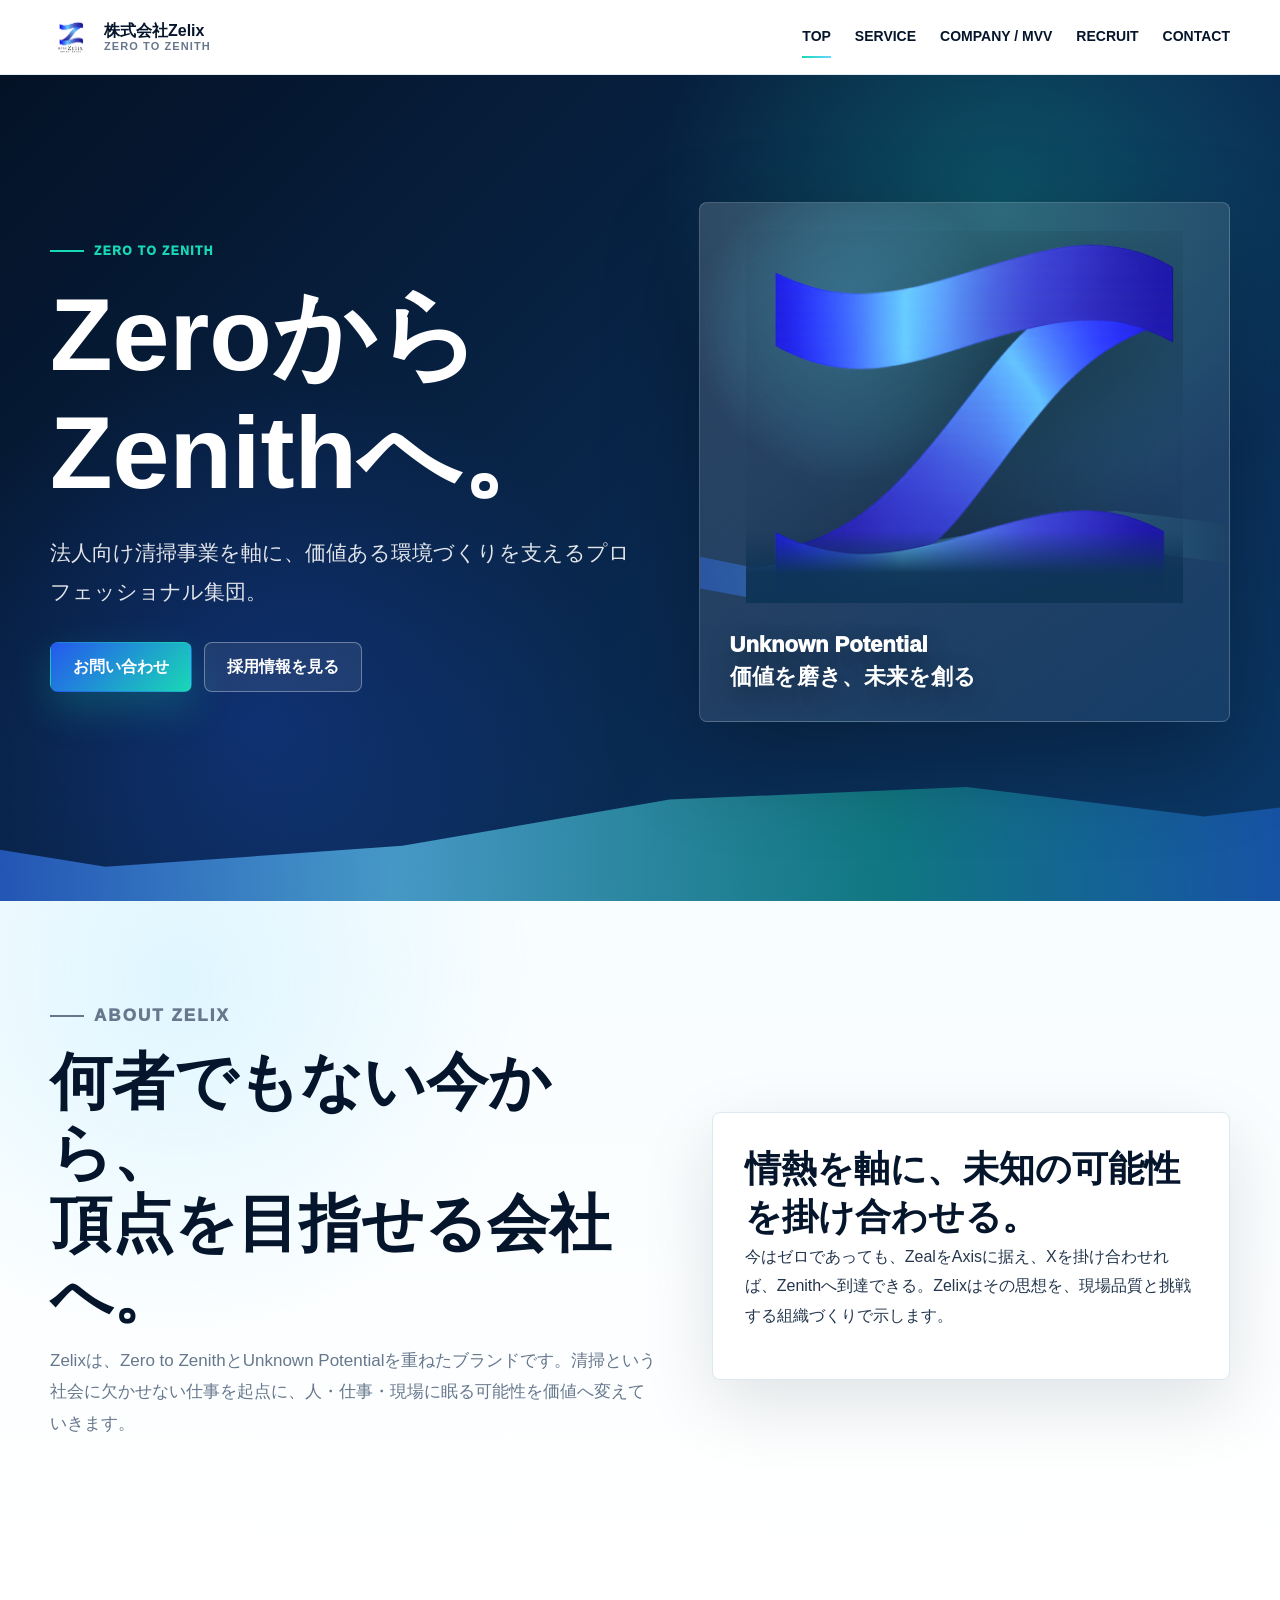
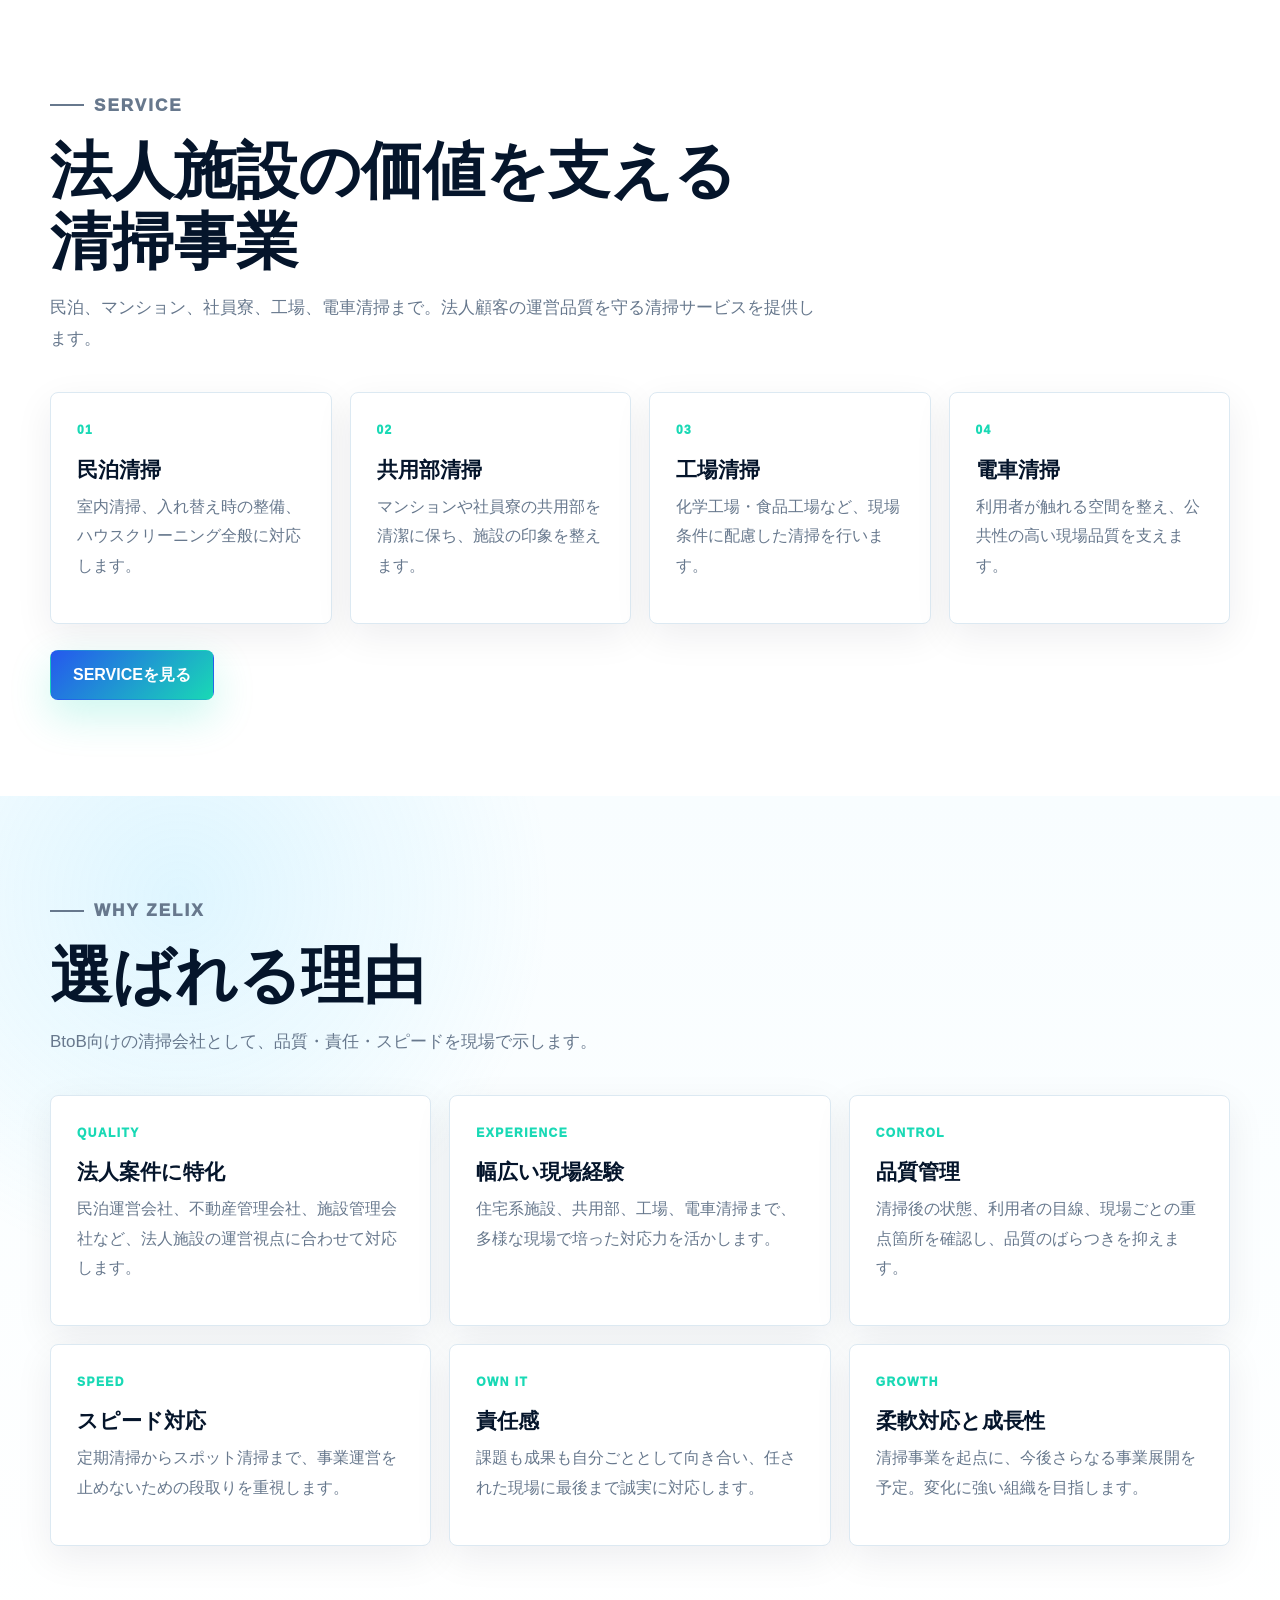
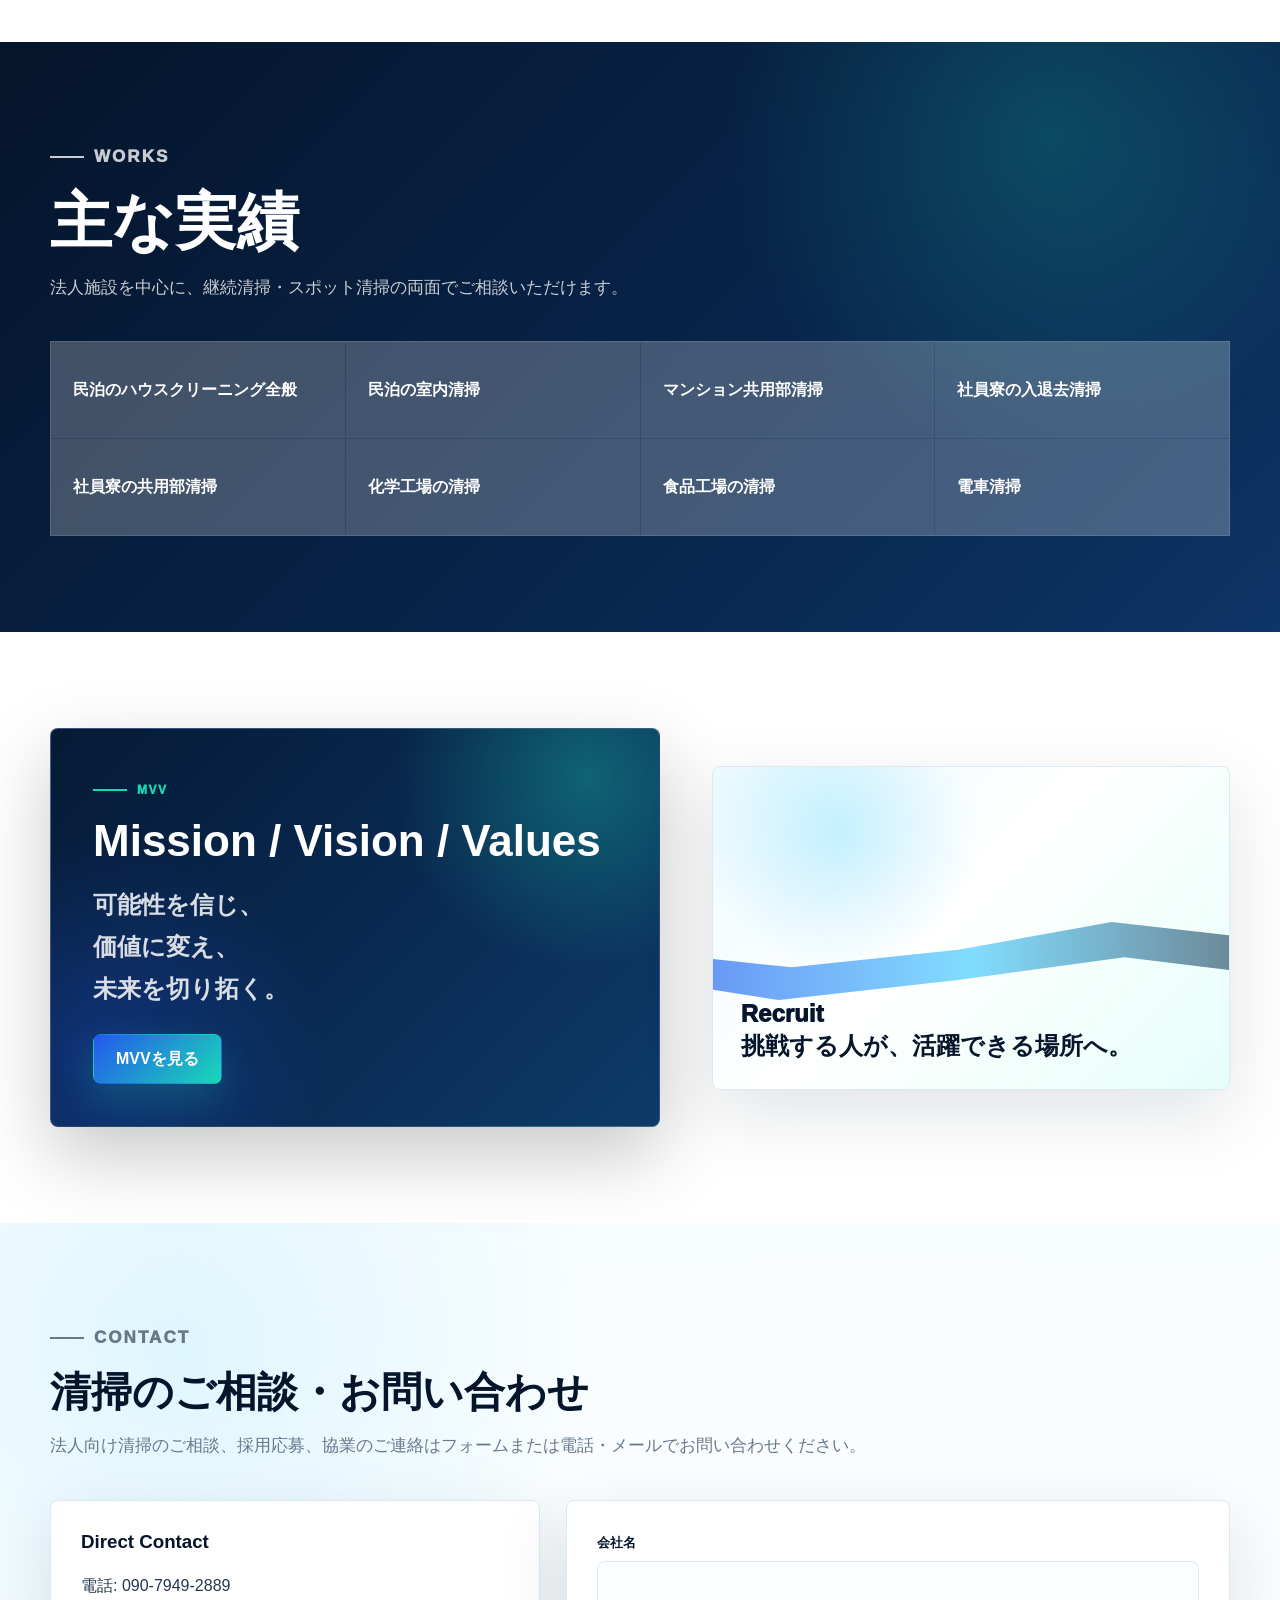
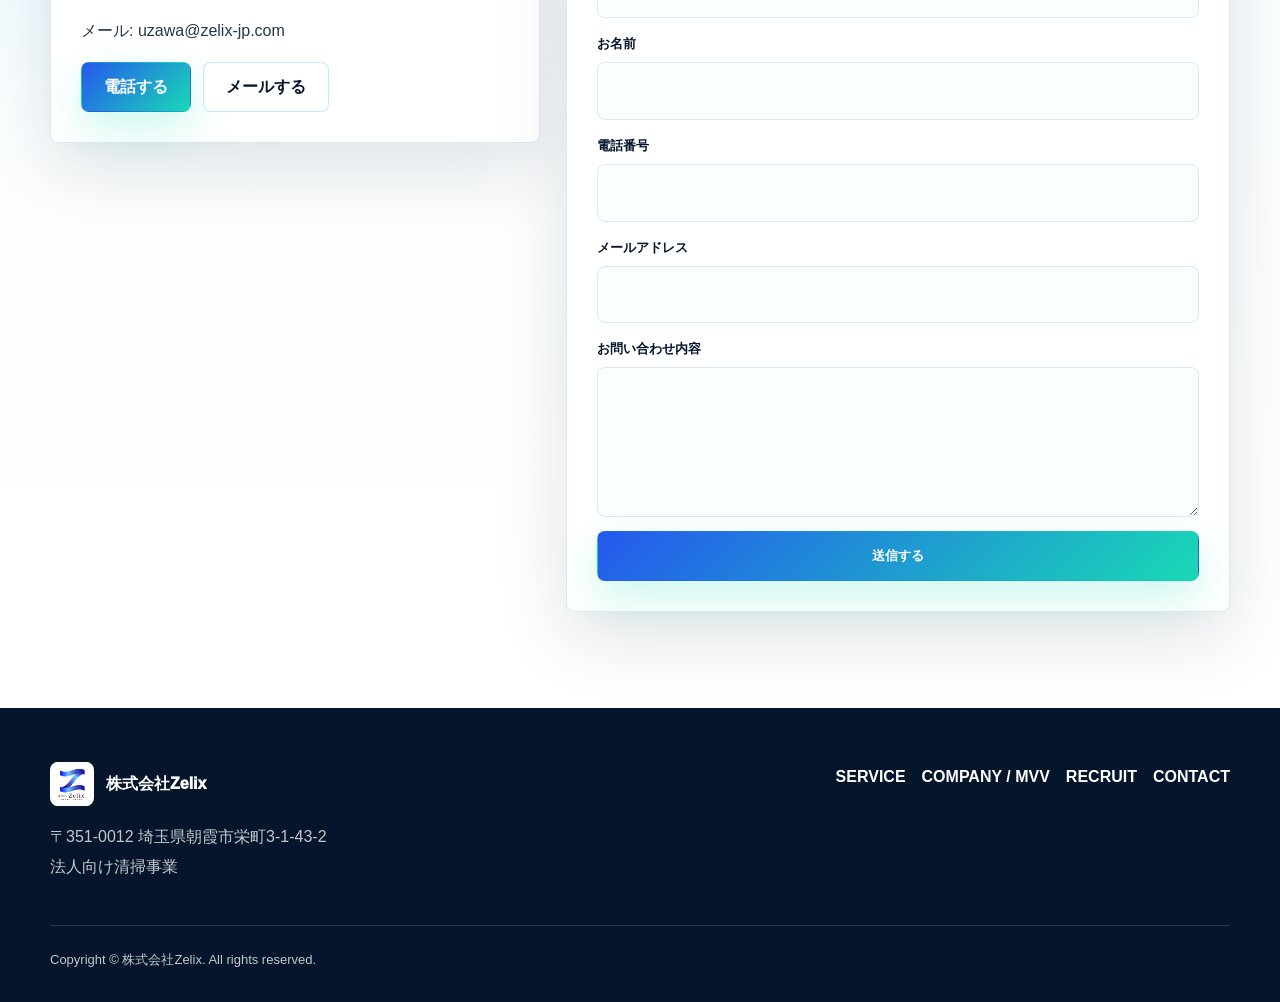
==== commit c9a876f5: "Force contact heading onto one line" ====
--- a/index.html
+++ b/index.html
@@ -135,7 +135,7 @@
 
     <section class="section section-soft" id="contact">
       <div class="container">
-        <div class="section-head">
+        <div class="section-head contact-head">
           <p class="eyebrow">Contact</p>
           <h2 class="contact-title">清掃のご相談・お問い合わせ</h2>
           <p>法人向け清掃のご相談、採用応募、協業のご連絡はフォームまたは電話・メールでお問い合わせください。</p>
--- a/styles.css
+++ b/styles.css
@@ -352,6 +352,10 @@
   margin-bottom: 38px;
 }
 
+.contact-head {
+  max-width: 100%;
+}
+
 .section-head h2,
 .page-hero h1 {
   margin-bottom: 14px;
@@ -359,9 +363,14 @@
 }
 
 .contact-title {
-  font-size: clamp(32px, 4.2vw, 54px);
-  word-break: keep-all;
-  overflow-wrap: normal;
+  display: block;
+  width: 100%;
+  max-width: 100%;
+  font-size: clamp(26px, 3.2vw, 42px) !important;
+  line-height: 1.18;
+  white-space: nowrap !important;
+  word-break: keep-all !important;
+  overflow-wrap: normal !important;
 }
 
 .section-head p,
@@ -383,17 +392,9 @@
   align-items: center;
 }
 
-.equal-height {
-  align-items: stretch;
-}
-
-.equal-height > * {
-  min-height: 100%;
-}
-
-.equal-height .table,
-.equal-height .media-frame {
-  height: 100%;
+.balanced-split {
+  grid-template-columns: minmax(0, 1.06fr) minmax(360px, 0.94fr);
+  gap: clamp(36px, 5vw, 64px);
 }
 
 .concept-copy {
@@ -412,7 +413,8 @@
 
 .media-frame {
   position: relative;
-  min-height: 390px;
+  min-height: 0;
+  aspect-ratio: 16 / 10;
   overflow: hidden;
   border: 1px solid var(--line);
   border-radius: var(--radius);
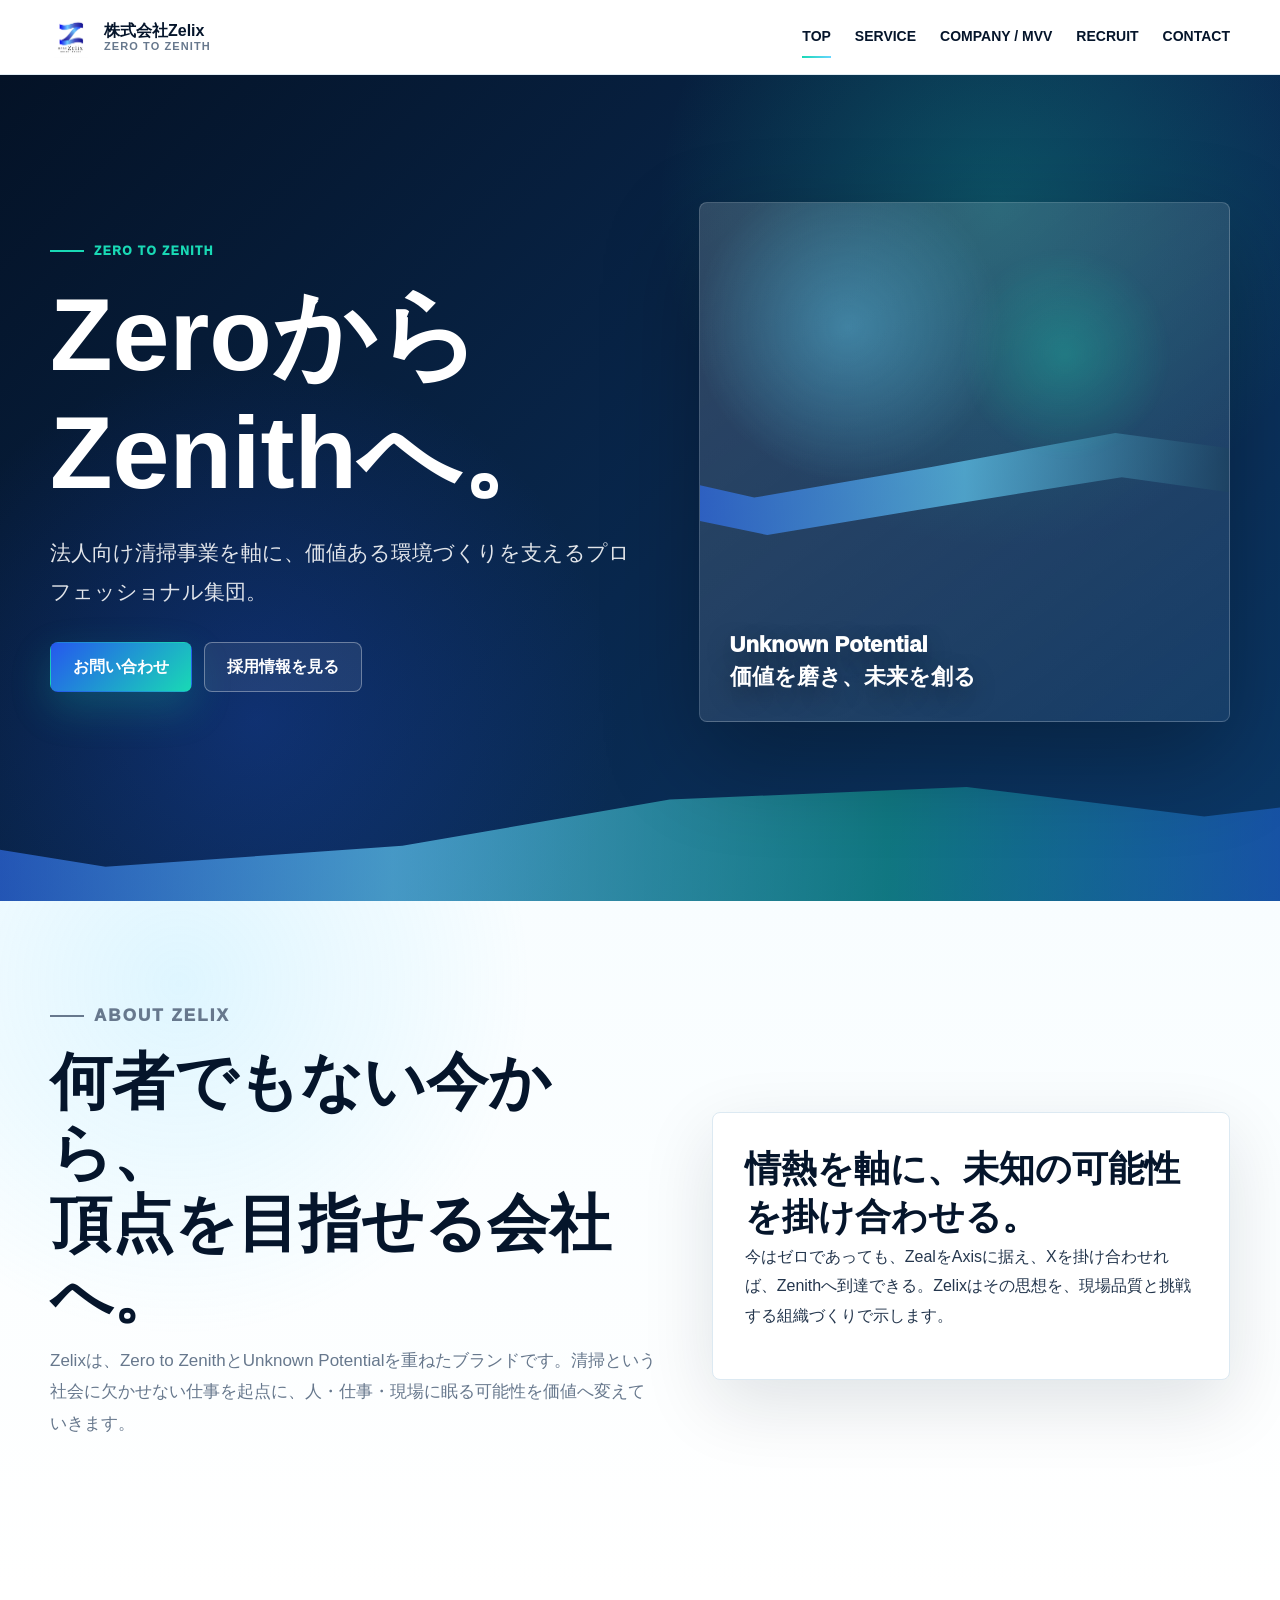
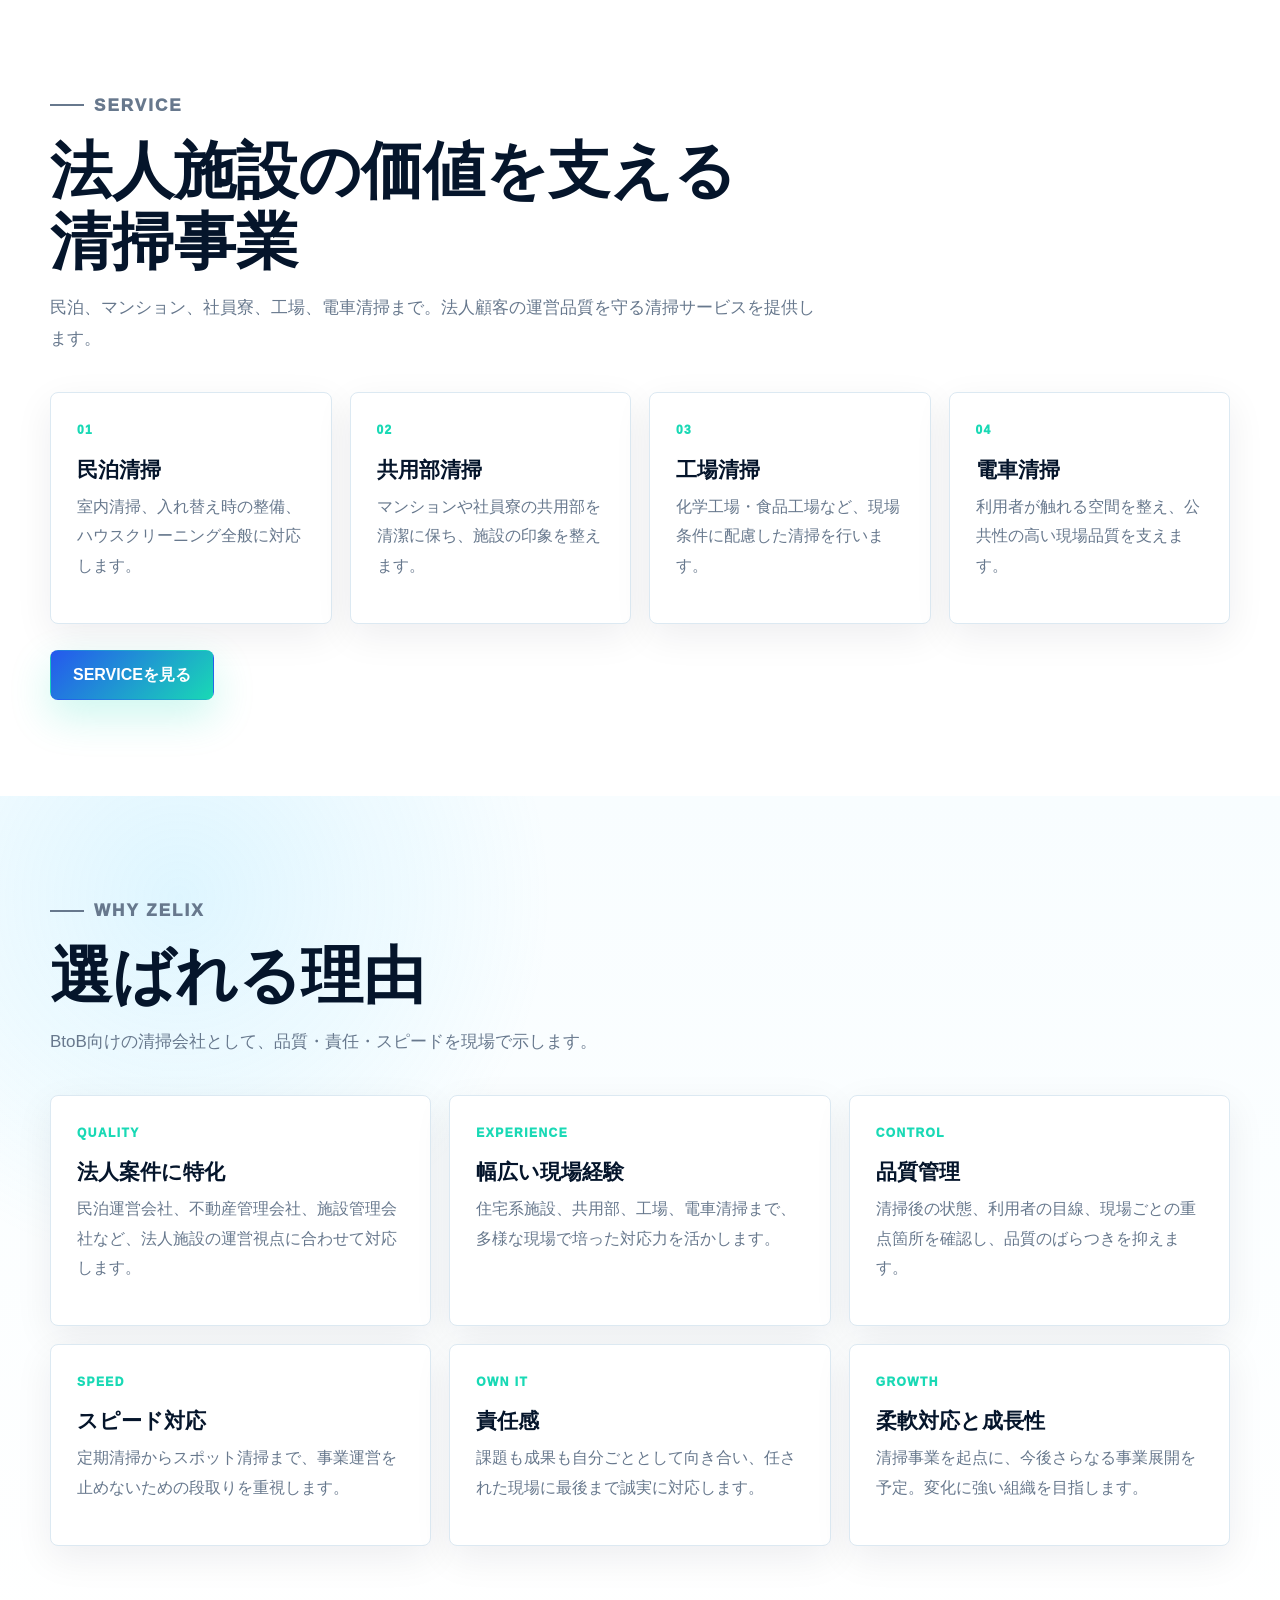
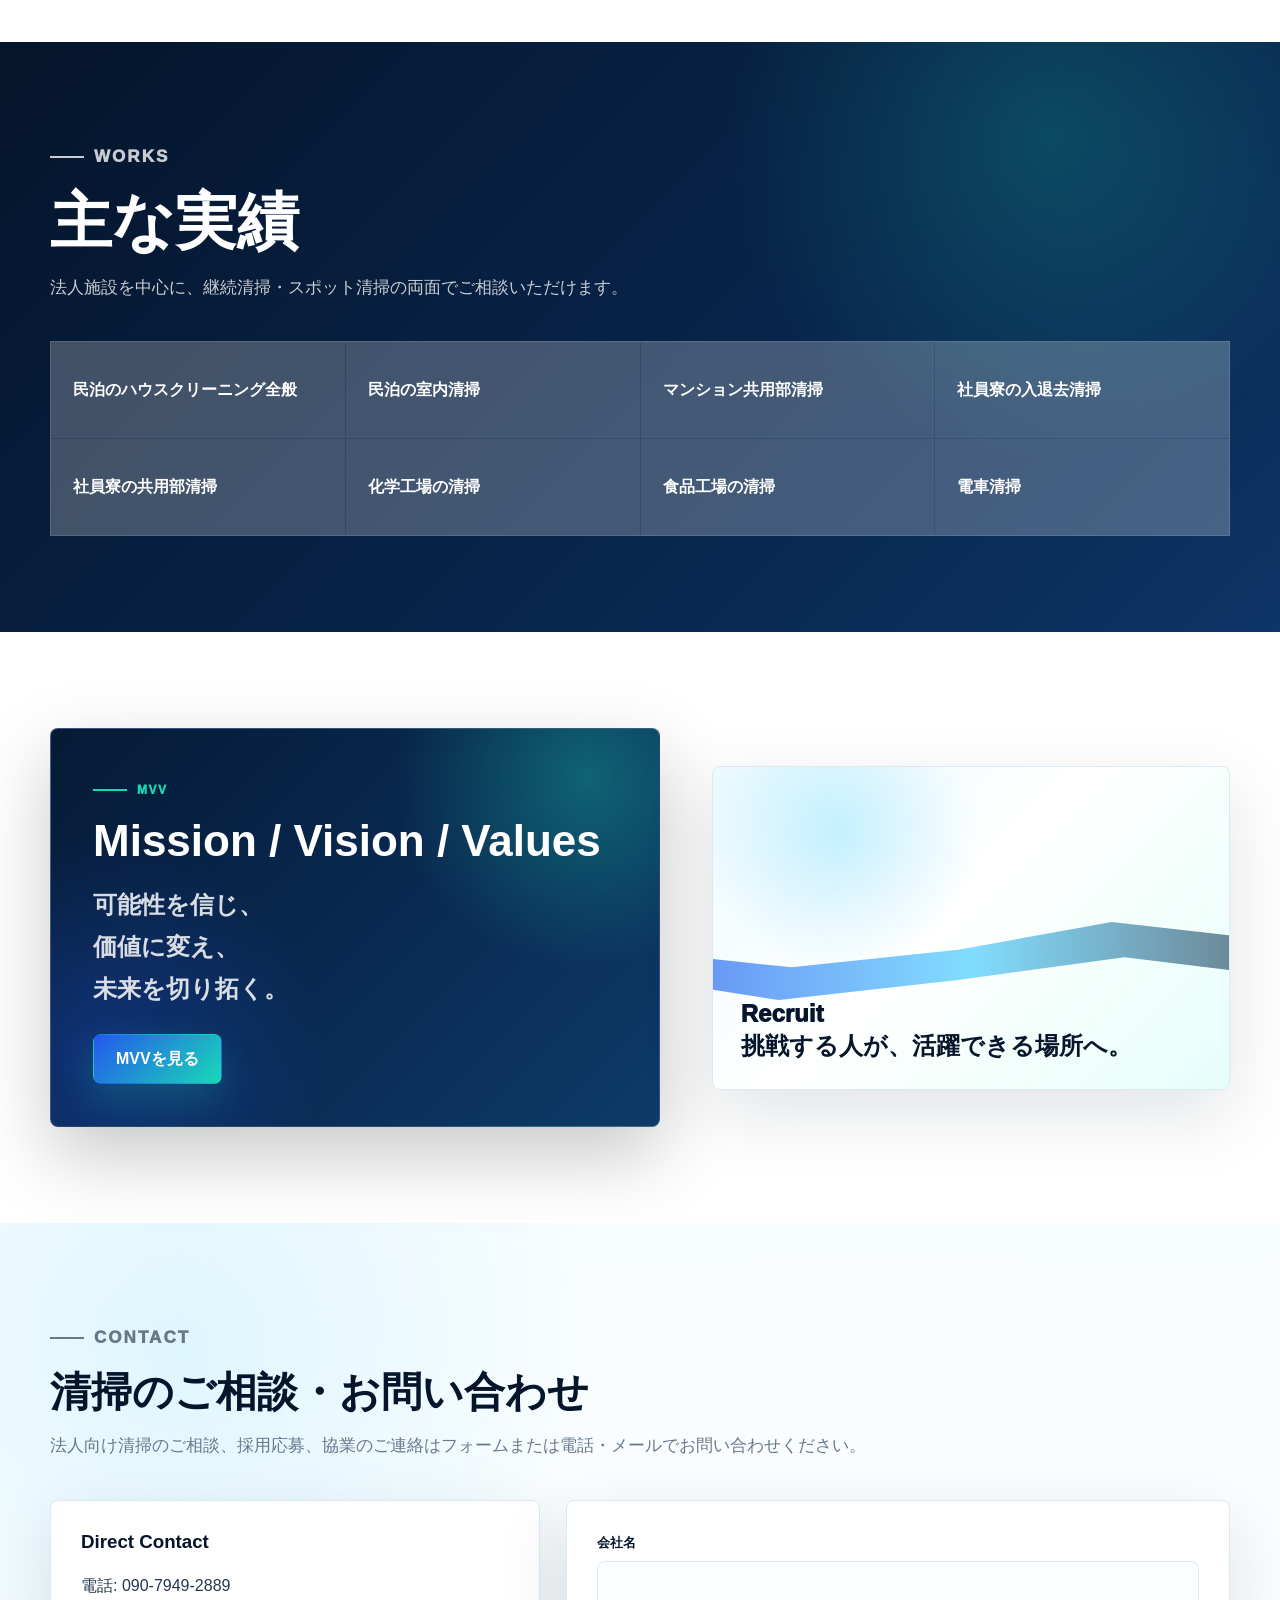
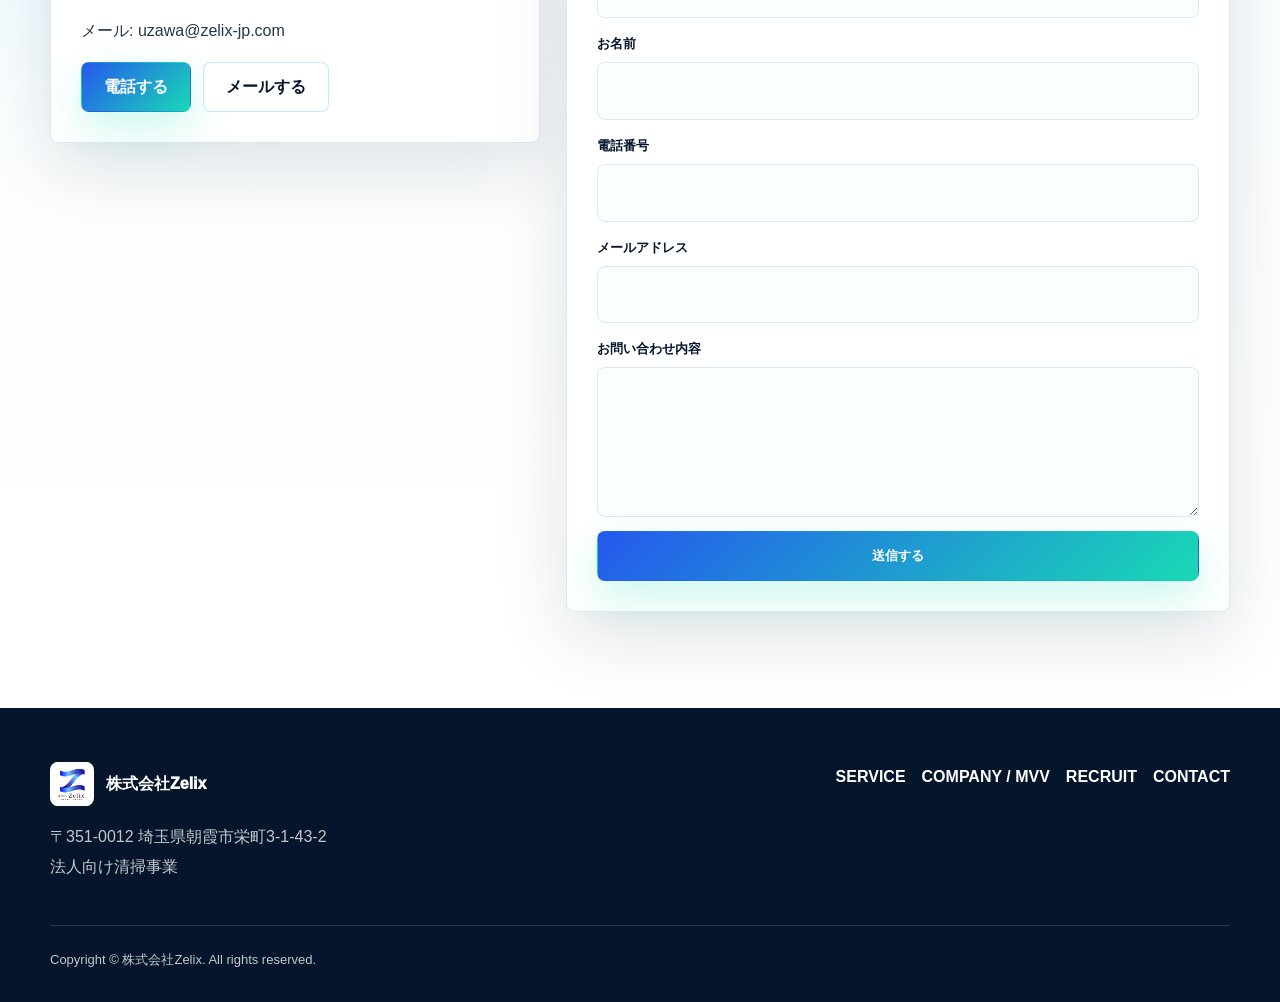
==== commit 27e3a91d: "Remove hero logo visual" ====
--- a/index.html
+++ b/index.html
@@ -44,9 +44,6 @@
           </div>
         </div>
         <div class="hero-visual" aria-label="Zelixブランドビジュアル">
-          <div class="hero-logo-crop">
-            <img src="assets/zelix-logo-glow.png" alt="株式会社Zelix">
-          </div>
           <strong>Unknown Potential<br>価値を磨き、未来を創る</strong>
         </div>
       </div>
--- a/styles.css
+++ b/styles.css
@@ -297,41 +297,25 @@
   box-shadow: 0 36px 96px rgba(0, 0, 0, 0.28);
 }
 
-.hero-logo-crop {
-  position: absolute;
-  inset: 28px 46px 118px;
-  z-index: 1;
-  overflow: hidden;
-}
-
-.hero-logo-crop::after {
-  content: "";
-  position: absolute;
-  left: 0;
-  right: 0;
-  bottom: 0;
-  height: 72px;
-  background: linear-gradient(180deg, rgba(14, 52, 86, 0), rgba(14, 52, 86, 0.96) 58%, rgba(14, 52, 86, 1));
-}
-
 .hero-visual::before {
   content: "";
   position: absolute;
-  inset: auto -12% 18% -12%;
-  height: 150px;
+  inset: auto -12% 30% -12%;
+  height: 170px;
   background: linear-gradient(90deg, rgba(37, 88, 238, 0.92), rgba(103, 213, 255, 0.88), rgba(5, 21, 43, 0.66));
   clip-path: polygon(0 44%, 18% 60%, 45% 42%, 73% 22%, 100% 36%, 100% 62%, 74% 48%, 48% 64%, 20% 82%, 0 66%);
-  opacity: 0.48;
-}
-
-.hero-visual img {
+  opacity: 0.72;
+}
+
+.hero-visual::after {
+  content: "";
   position: absolute;
-  left: 50%;
-  top: 50%;
-  width: min(520px, 122%);
-  max-width: none;
-  transform: translate(-50%, -40%);
-  filter: drop-shadow(0 28px 54px rgba(0, 0, 0, 0.36));
+  inset: 42px 42px auto auto;
+  width: 46%;
+  height: 42%;
+  border-radius: 50%;
+  background: radial-gradient(circle, rgba(25, 217, 181, 0.28), transparent 64%);
+  filter: blur(2px);
 }
 
 .hero-visual strong {
@@ -813,10 +797,6 @@
     min-height: 360px;
   }
 
-  .hero-visual img {
-    width: min(360px, 90%);
-  }
-
   .card,
   .service-card,
   .value-card,
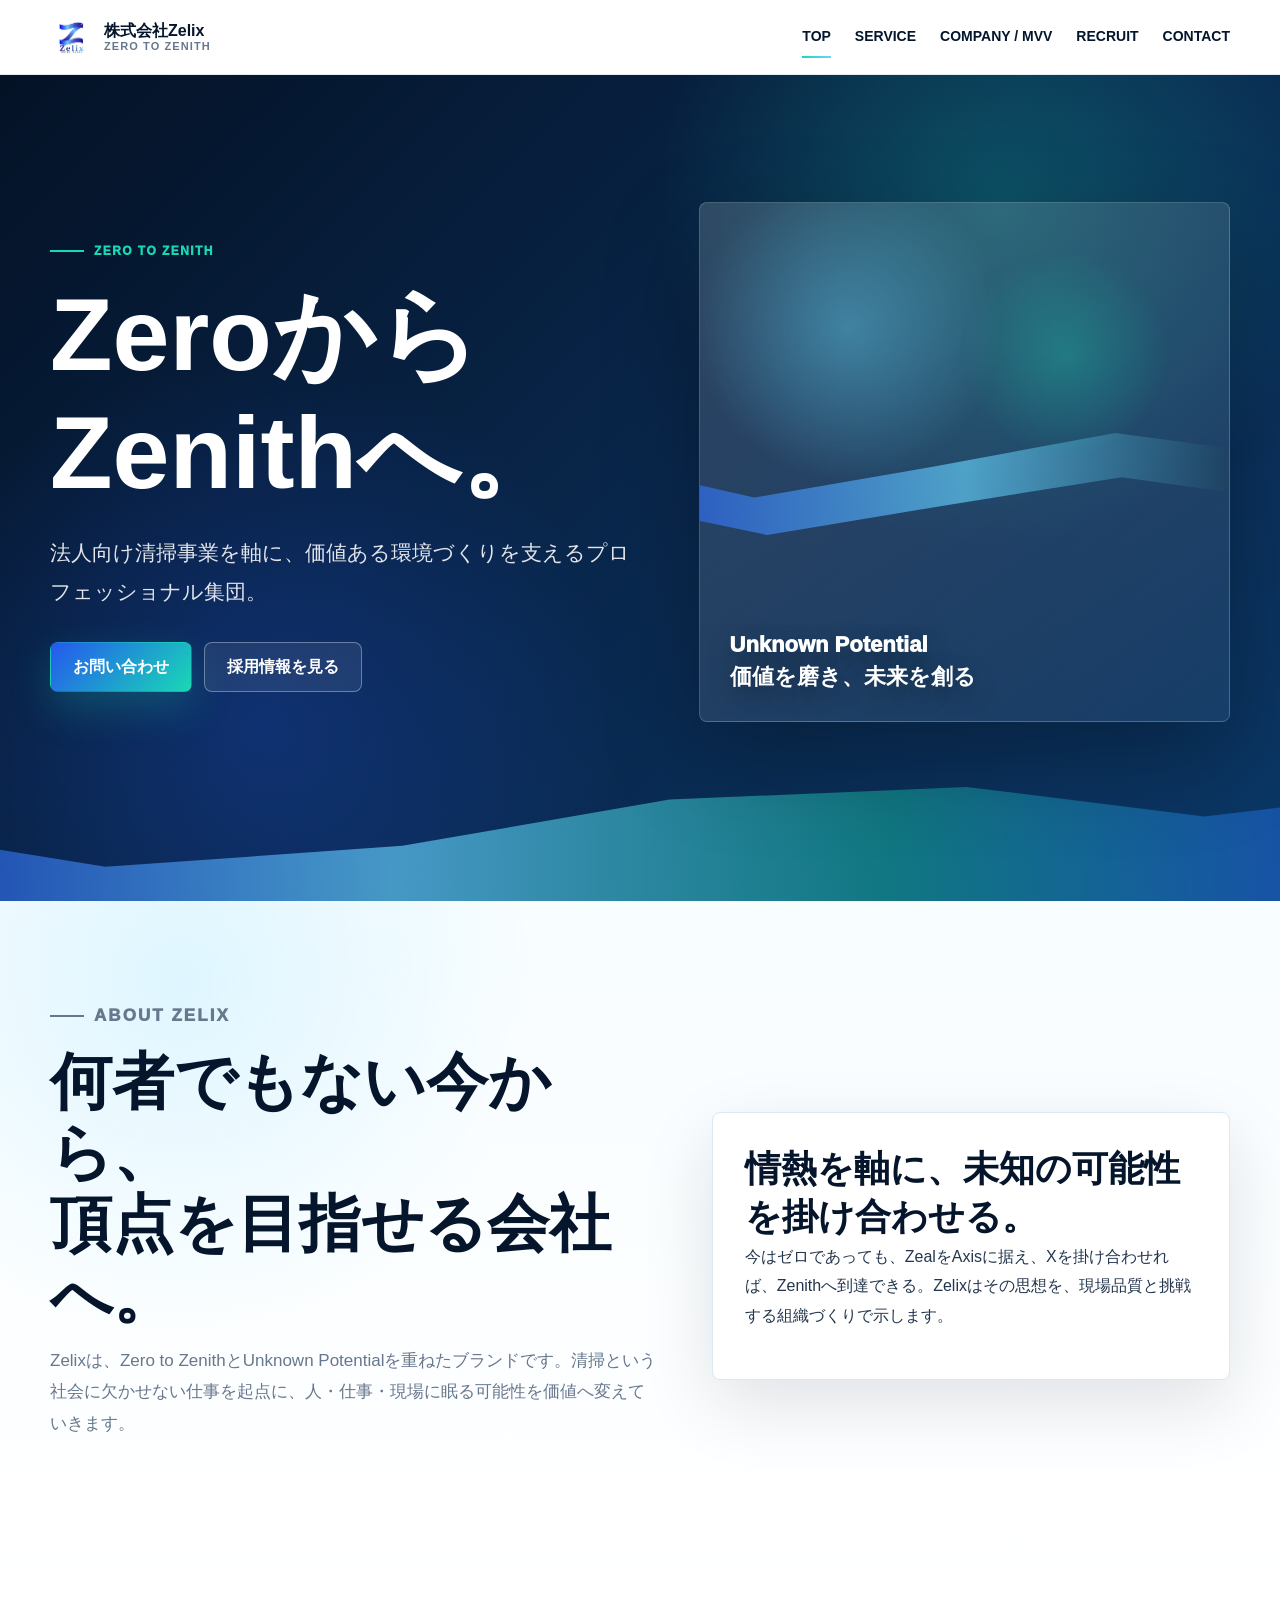
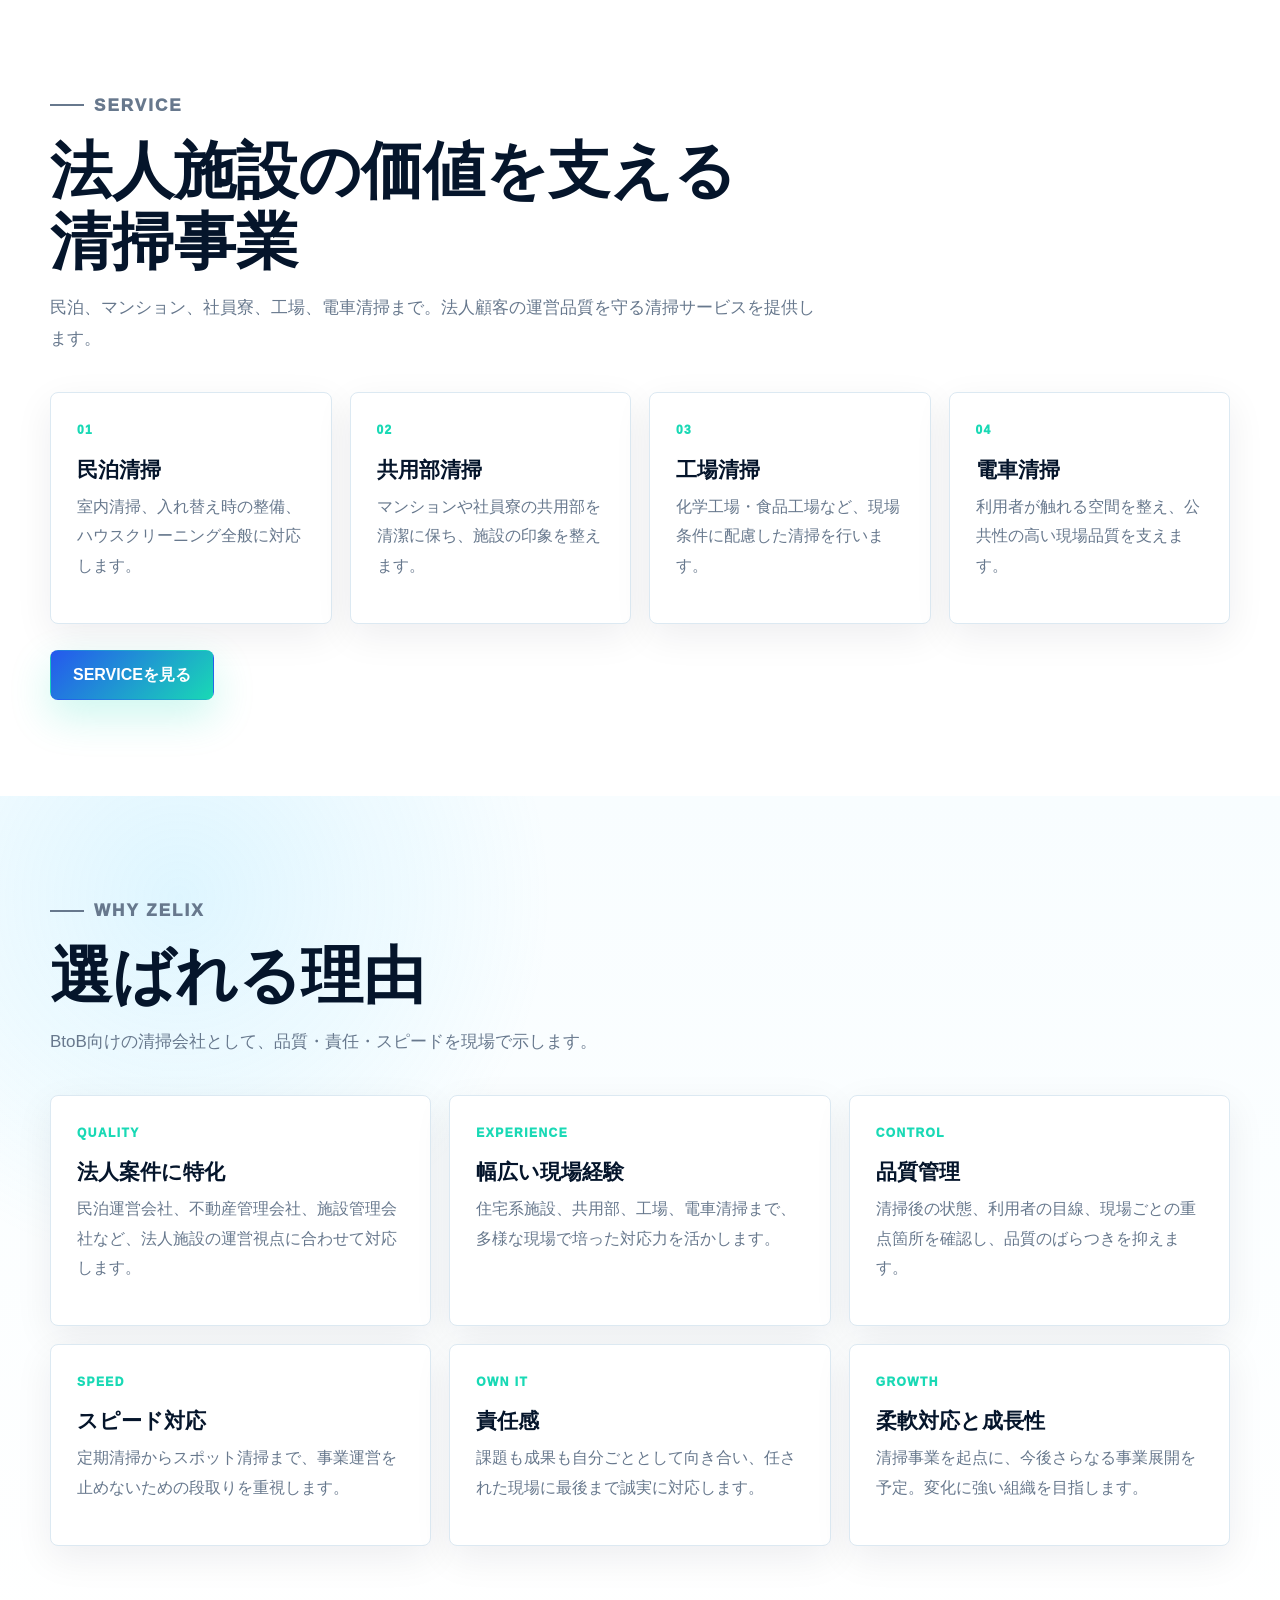
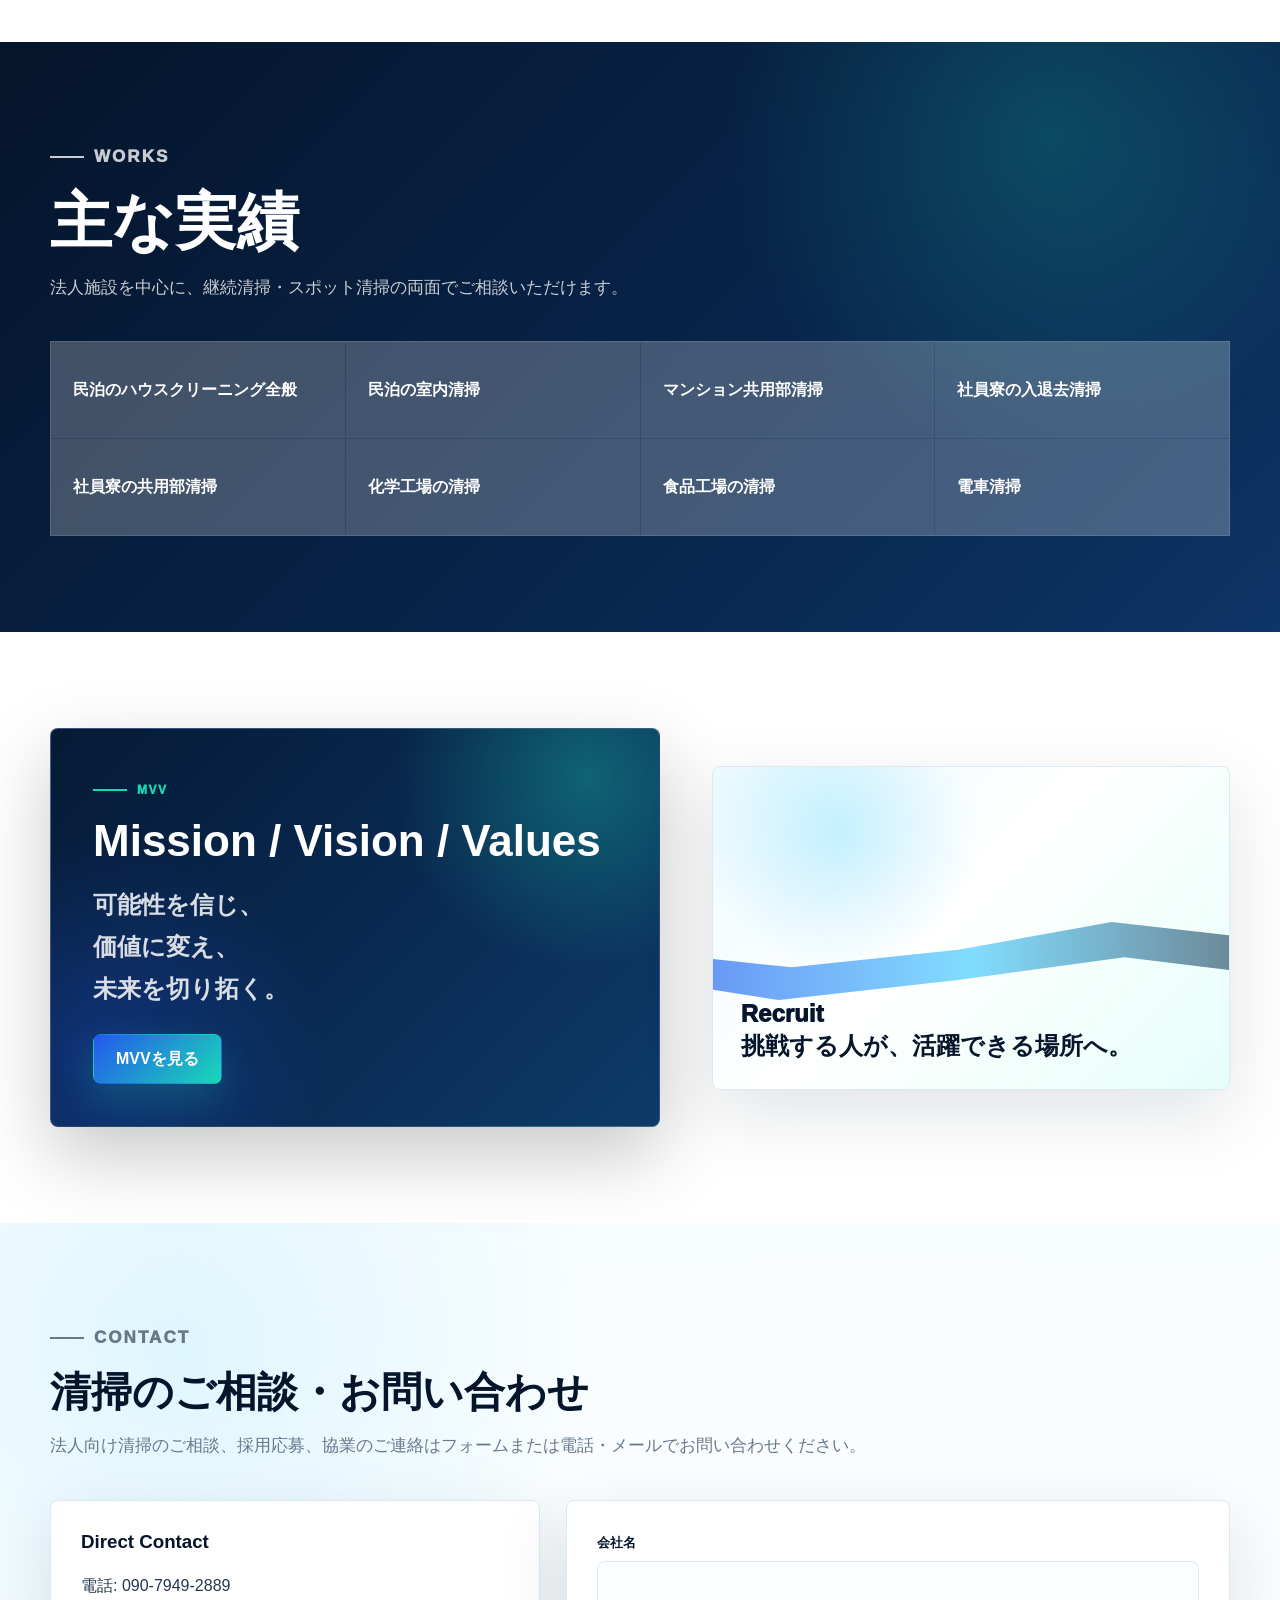
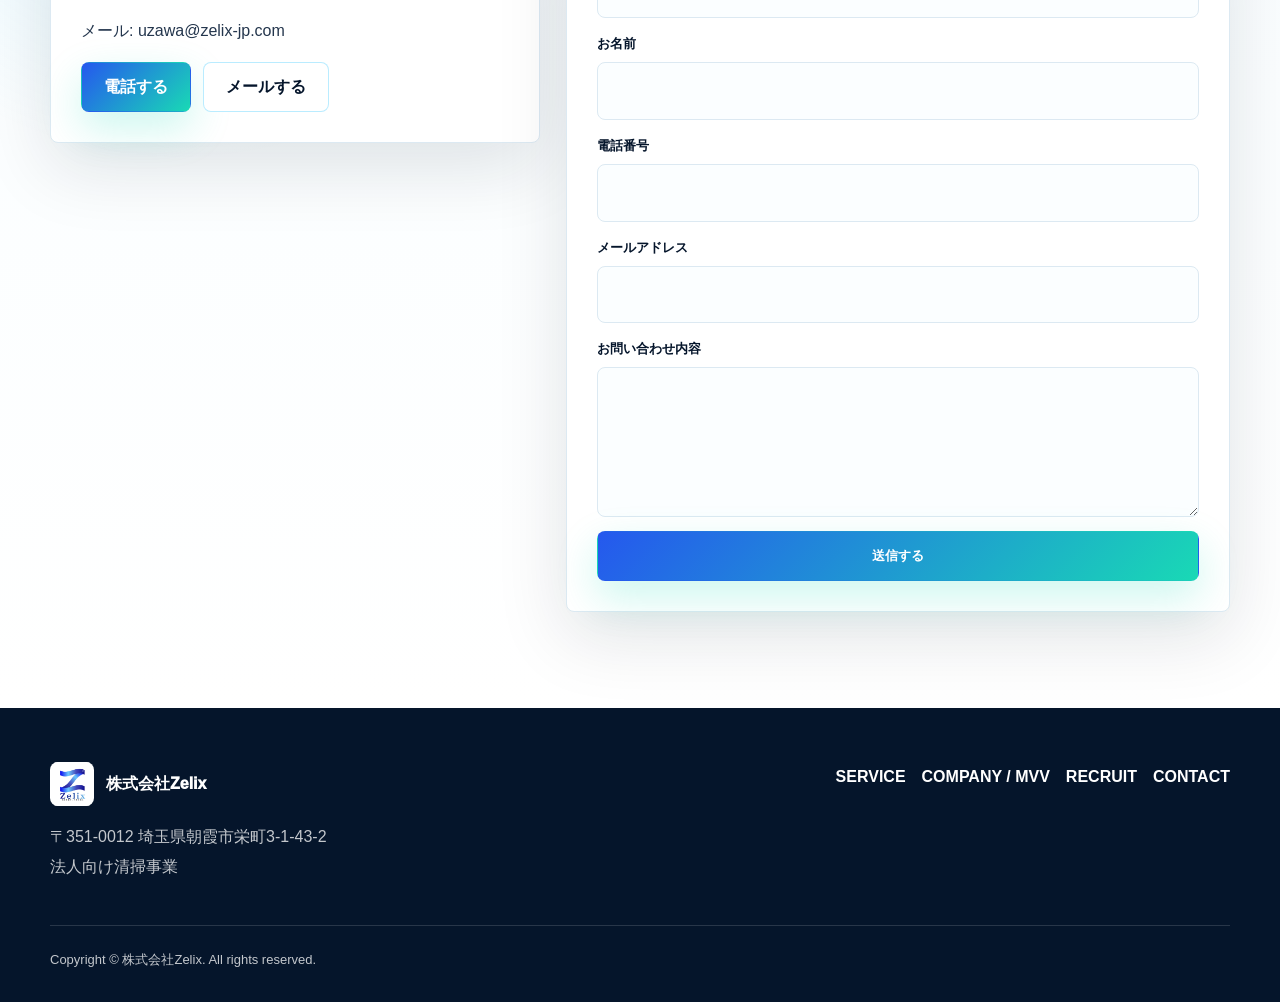
==== commit 44c6743a: "Replace displayed logo with new design" ====
--- a/index.html
+++ b/index.html
@@ -9,7 +9,7 @@
   <meta property="og:title" content="株式会社Zelix | 法人向け清掃事業">
   <meta property="og:description" content="ZeroからZenithへ。法人向け清掃事業を軸に、価値ある環境づくりを支えるプロフェッショナル集団。">
   <meta property="og:type" content="website">
-  <meta property="og:image" content="assets/zelix-logo-glow.png">
+  <meta property="og:image" content="assets/zelix-logo.jpg">
   <link rel="icon" href="assets/zelix-logo.jpg">
   <link rel="stylesheet" href="styles.css">
   <script type="application/ld+json">
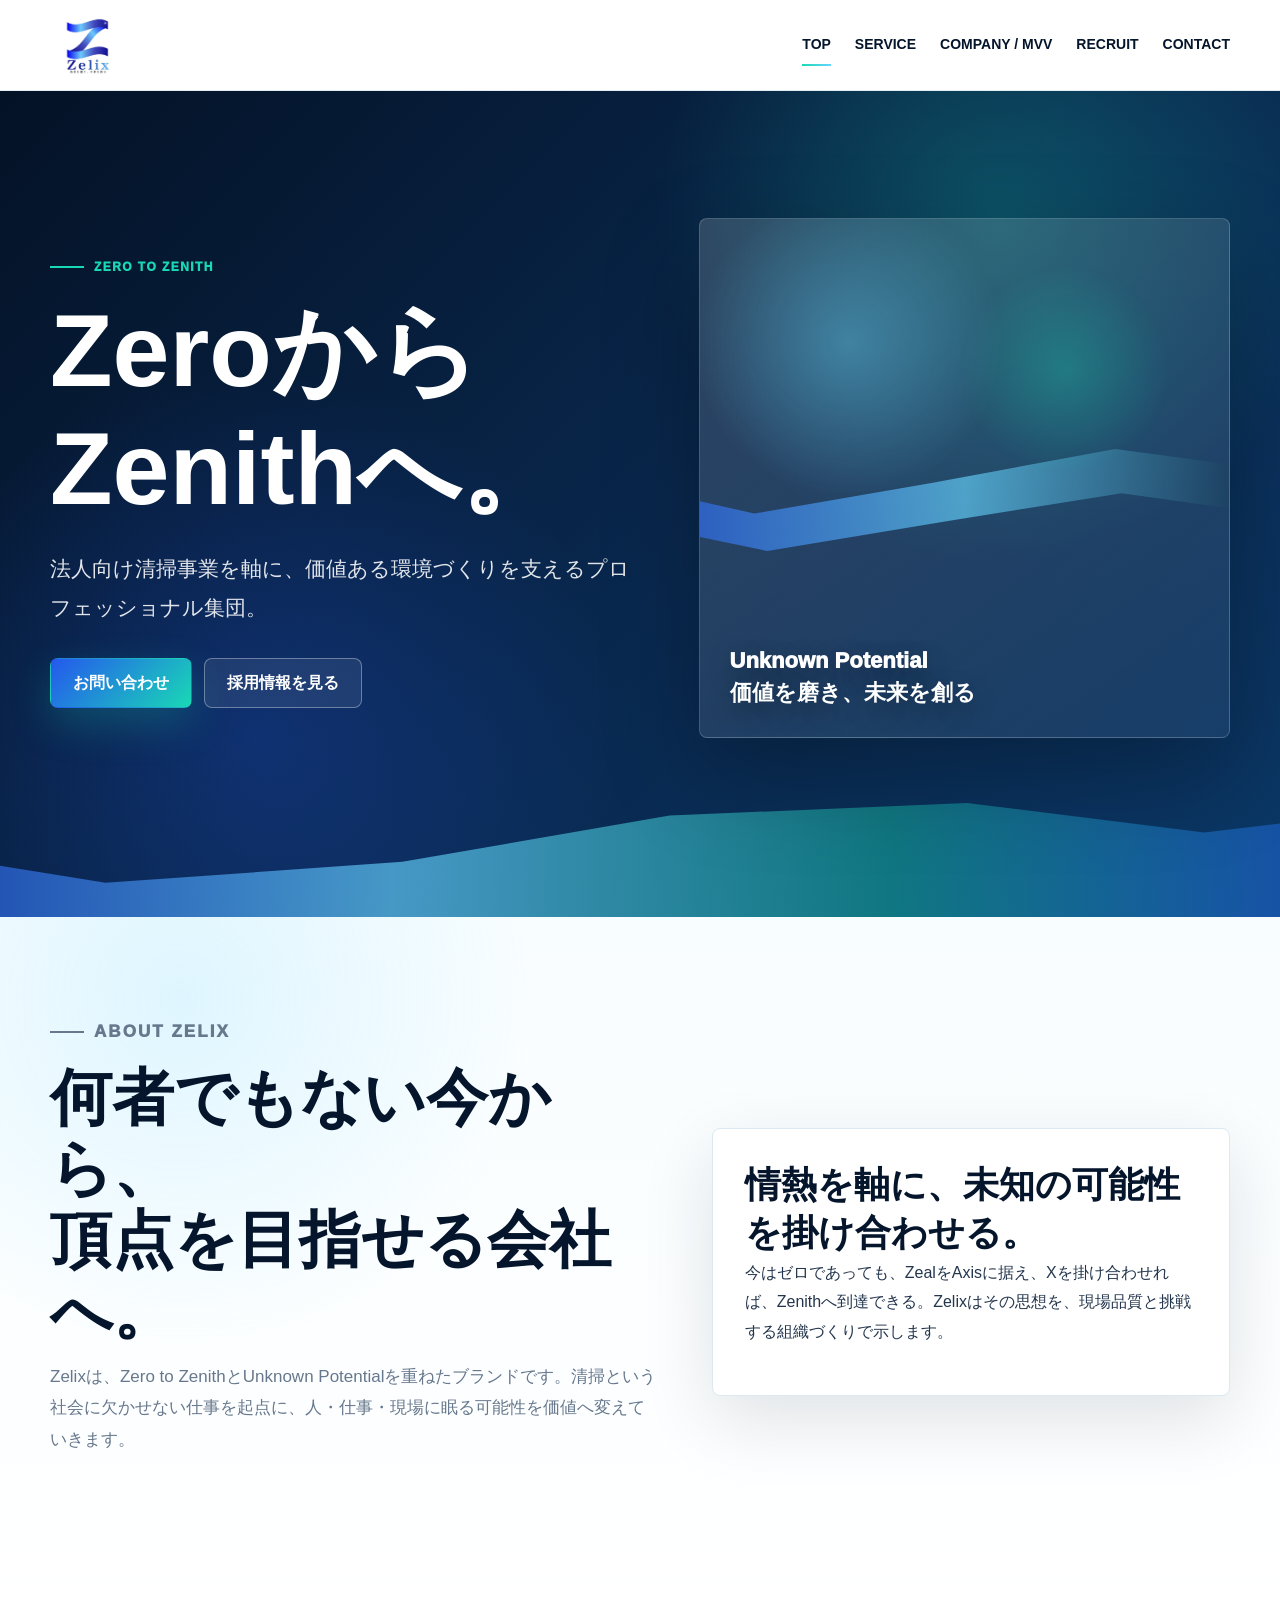
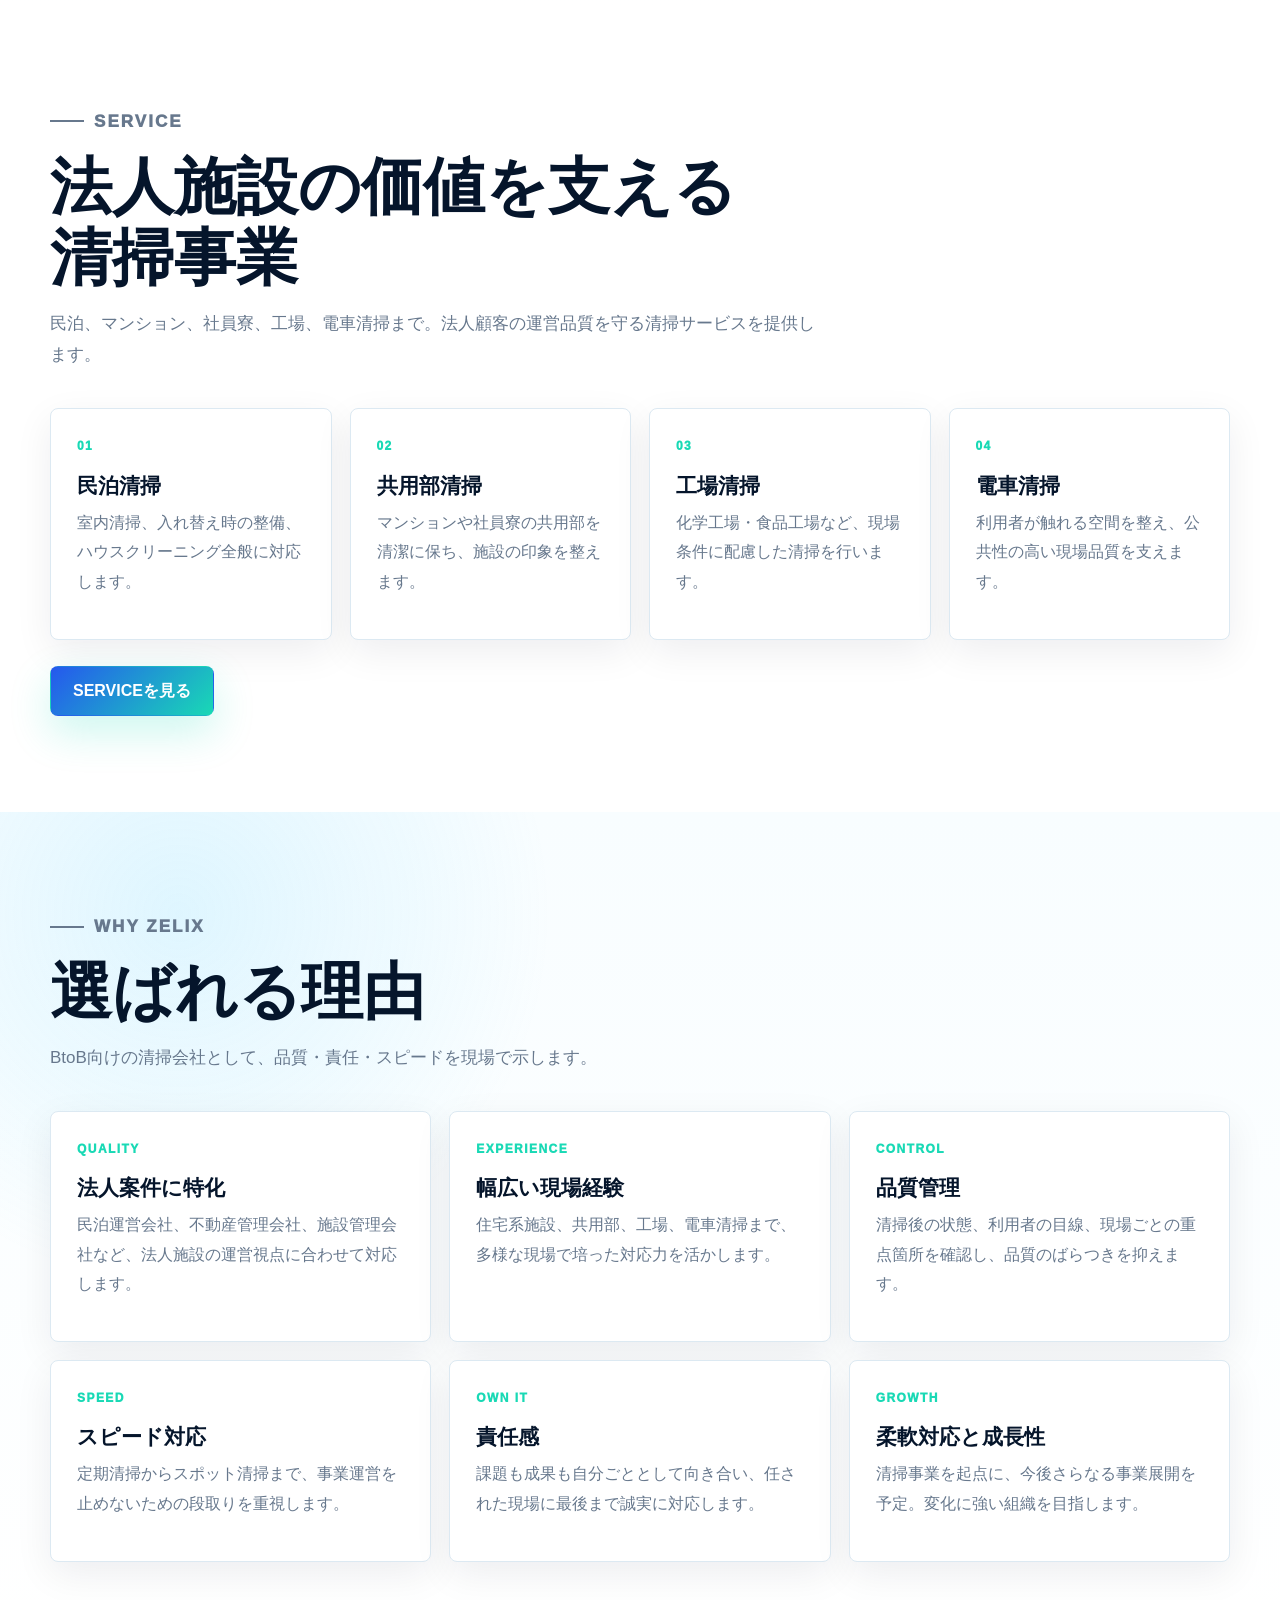
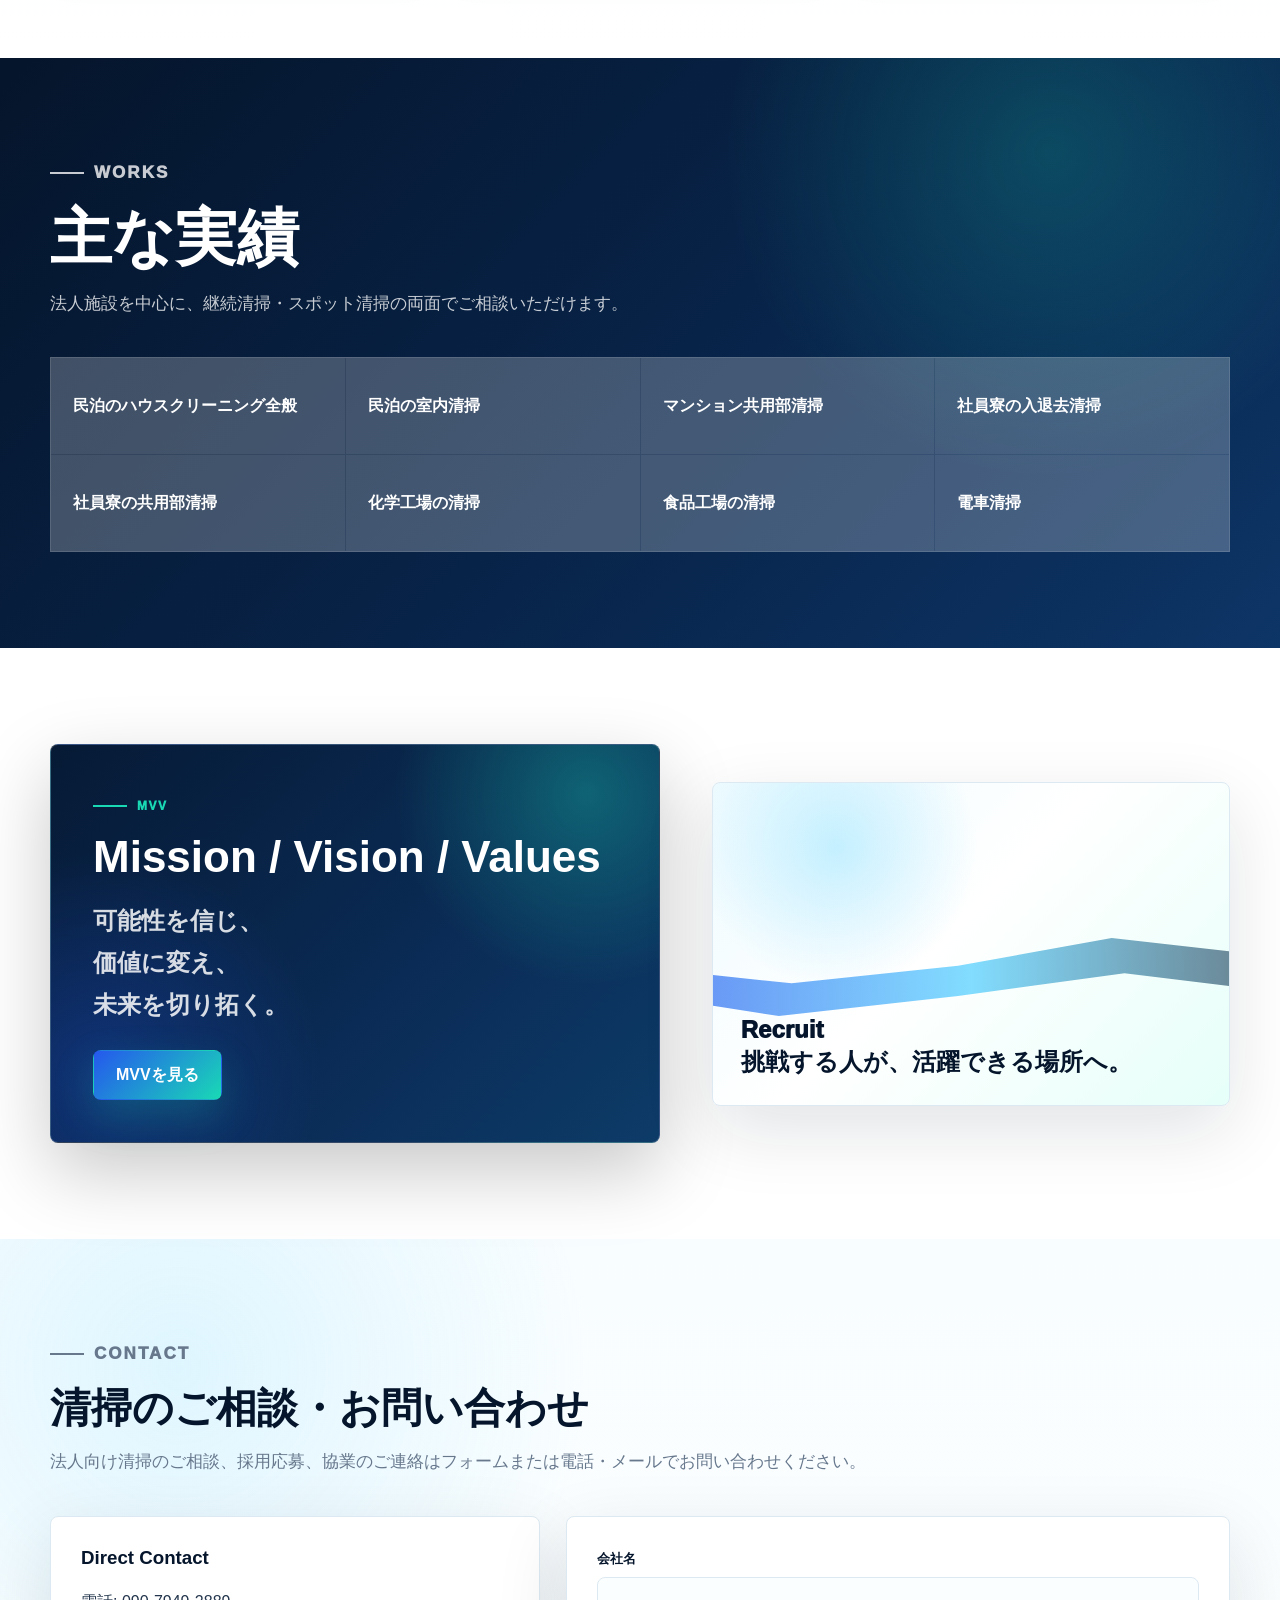
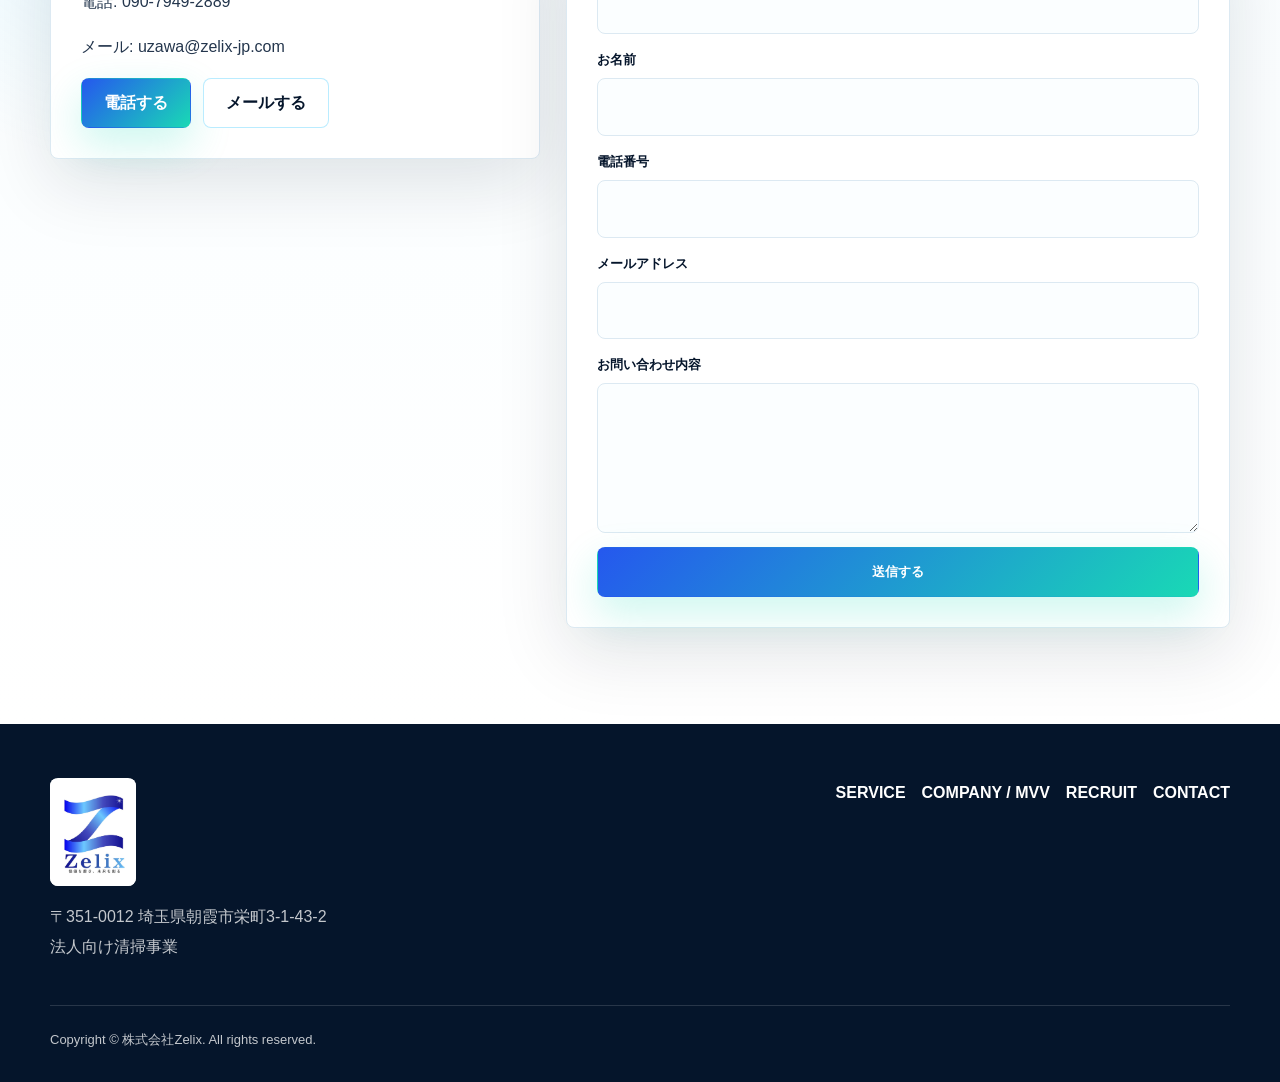
==== commit 1c93a8d8: "Show new logo without adjacent text" ====
--- a/index.html
+++ b/index.html
@@ -19,7 +19,7 @@
 <body>
   <header class="site-header">
     <div class="nav">
-      <a class="brand" href="index.html"><img src="assets/zelix-logo.jpg" alt="株式会社Zelix ロゴ"><span>株式会社Zelix<small>Zero to Zenith</small></span></a>
+      <a class="brand" href="index.html"><img src="assets/zelix-logo.jpg" alt="株式会社Zelix ロゴ"></a>
       <button class="menu-toggle" type="button" aria-expanded="false" aria-label="メニュー">≡</button>
       <nav class="nav-links" aria-label="主要ナビゲーション">
         <a href="index.html" aria-current="page">TOP</a>
@@ -163,7 +163,7 @@
 
   <footer class="site-footer">
     <div class="container footer-grid">
-      <div><a class="footer-brand" href="index.html"><img src="assets/zelix-logo.jpg" alt="">株式会社Zelix</a><p>〒351-0012 埼玉県朝霞市栄町3-1-43-2<br>法人向け清掃事業</p></div>
+      <div><a class="footer-brand" href="index.html"><img src="assets/zelix-logo.jpg" alt="株式会社Zelix ロゴ"></a><p>〒351-0012 埼玉県朝霞市栄町3-1-43-2<br>法人向け清掃事業</p></div>
       <nav class="footer-links" aria-label="フッターナビゲーション"><a href="services.html">SERVICE</a><a href="company.html">COMPANY / MVV</a><a href="careers.html">RECRUIT</a><a href="#contact">CONTACT</a></nav>
     </div>
     <div class="container copyright">Copyright © 株式会社Zelix. All rights reserved.</div>
--- a/styles.css
+++ b/styles.css
@@ -55,7 +55,7 @@
 
 .nav {
   width: min(1180px, calc(100% - 32px));
-  min-height: 74px;
+  min-height: 90px;
   margin: 0 auto;
   display: flex;
   align-items: center;
@@ -66,15 +66,14 @@
 .brand {
   display: inline-flex;
   align-items: center;
-  gap: 12px;
   color: var(--navy);
   font-weight: 900;
   line-height: 1.2;
 }
 
 .brand img {
-  width: 42px;
-  height: 42px;
+  width: 74px;
+  height: 74px;
   object-fit: contain;
 }
 
@@ -685,15 +684,14 @@
 .footer-brand {
   display: inline-flex;
   align-items: center;
-  gap: 12px;
   margin-bottom: 16px;
   color: var(--paper);
   font-weight: 950;
 }
 
 .footer-brand img {
-  width: 44px;
-  height: 44px;
+  width: 86px;
+  height: 108px;
   object-fit: contain;
   background: var(--paper);
   border-radius: var(--radius);
@@ -723,7 +721,7 @@
 
   .nav-links {
     position: absolute;
-    top: 74px;
+    top: 90px;
     left: 16px;
     right: 16px;
     display: none;
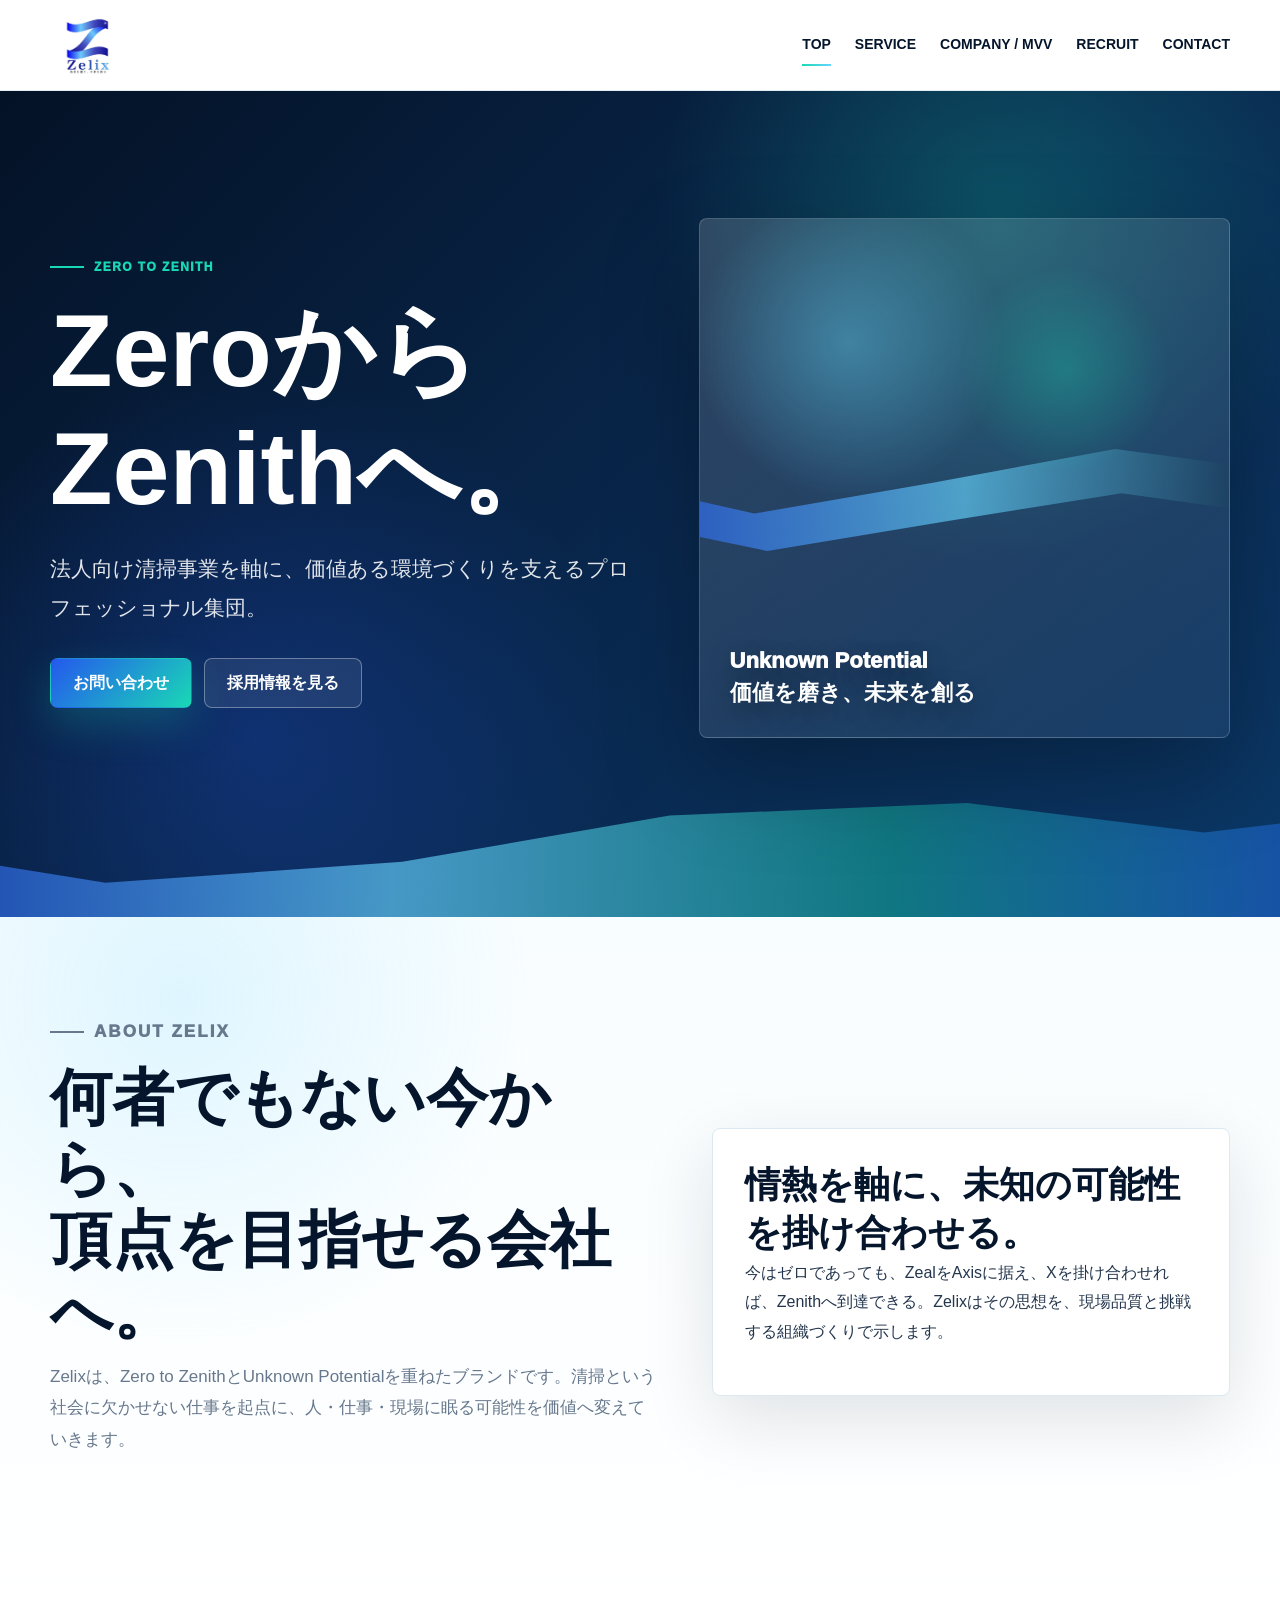
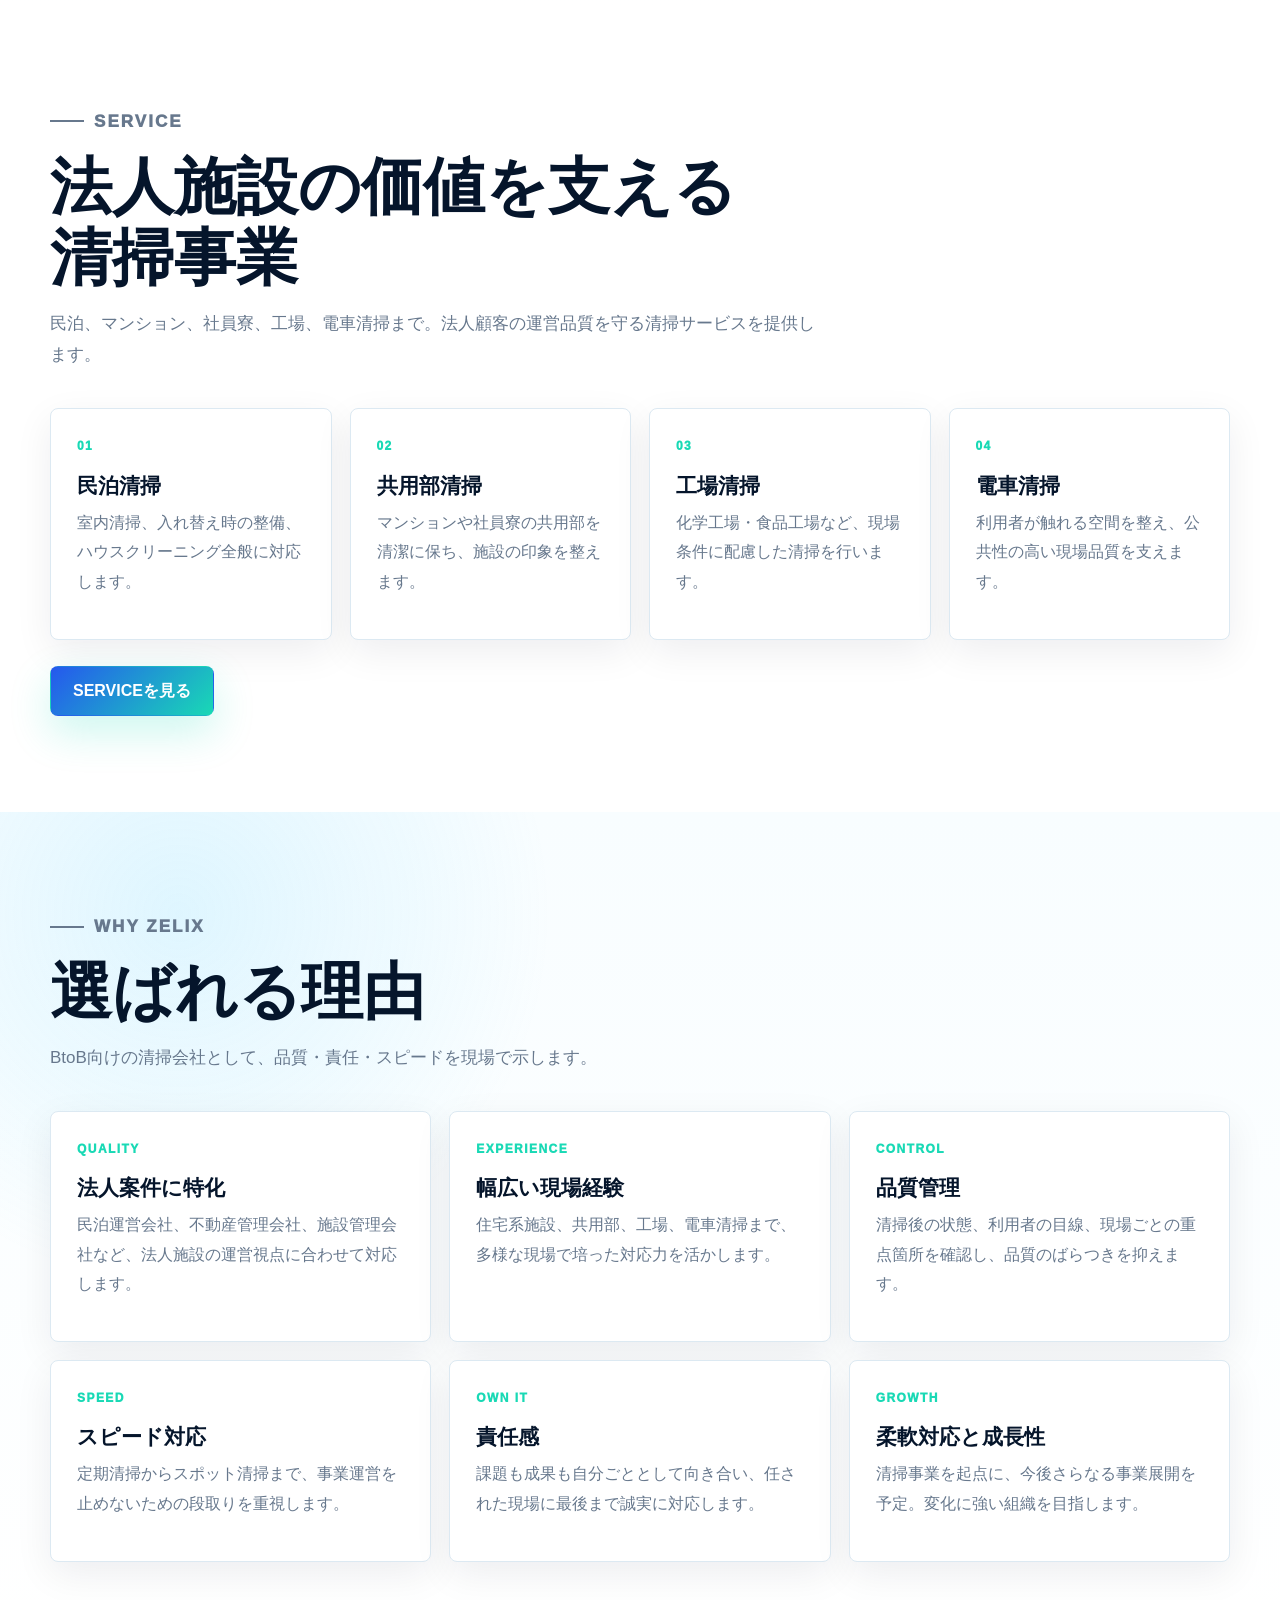
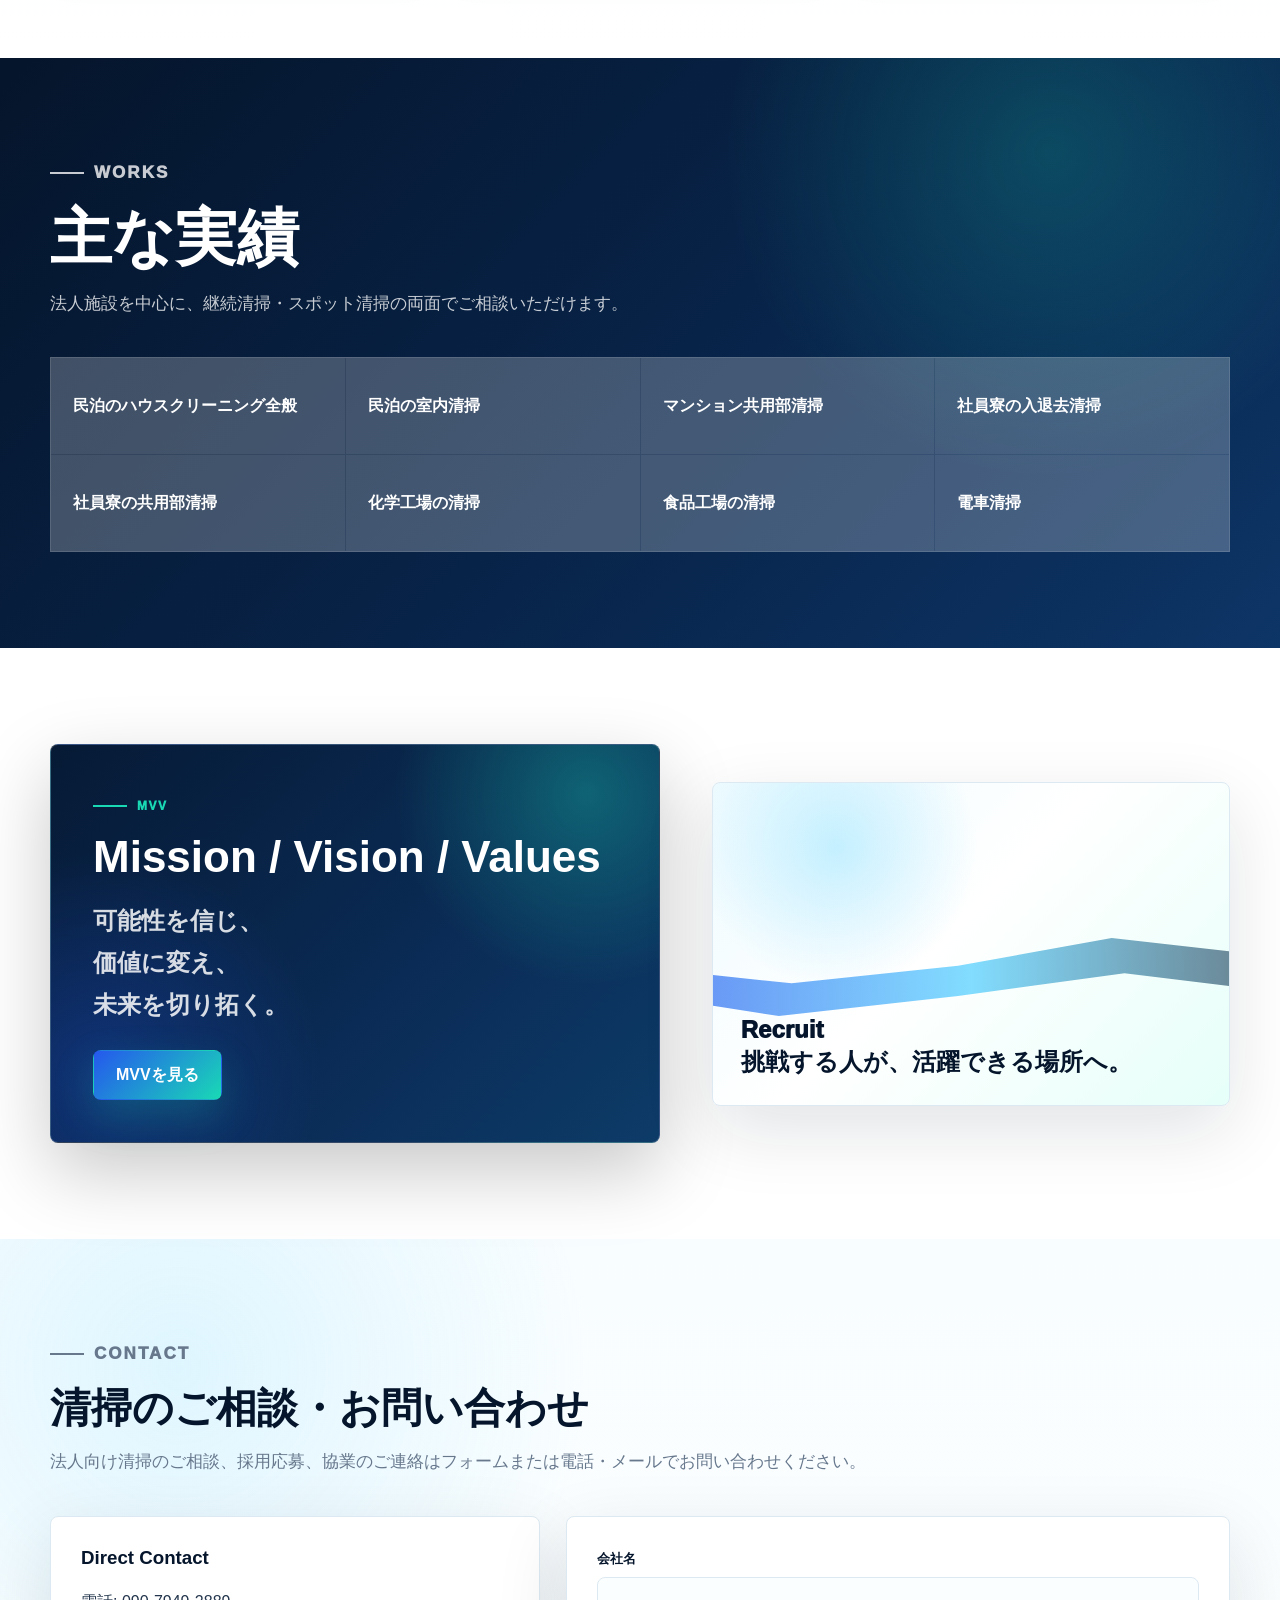
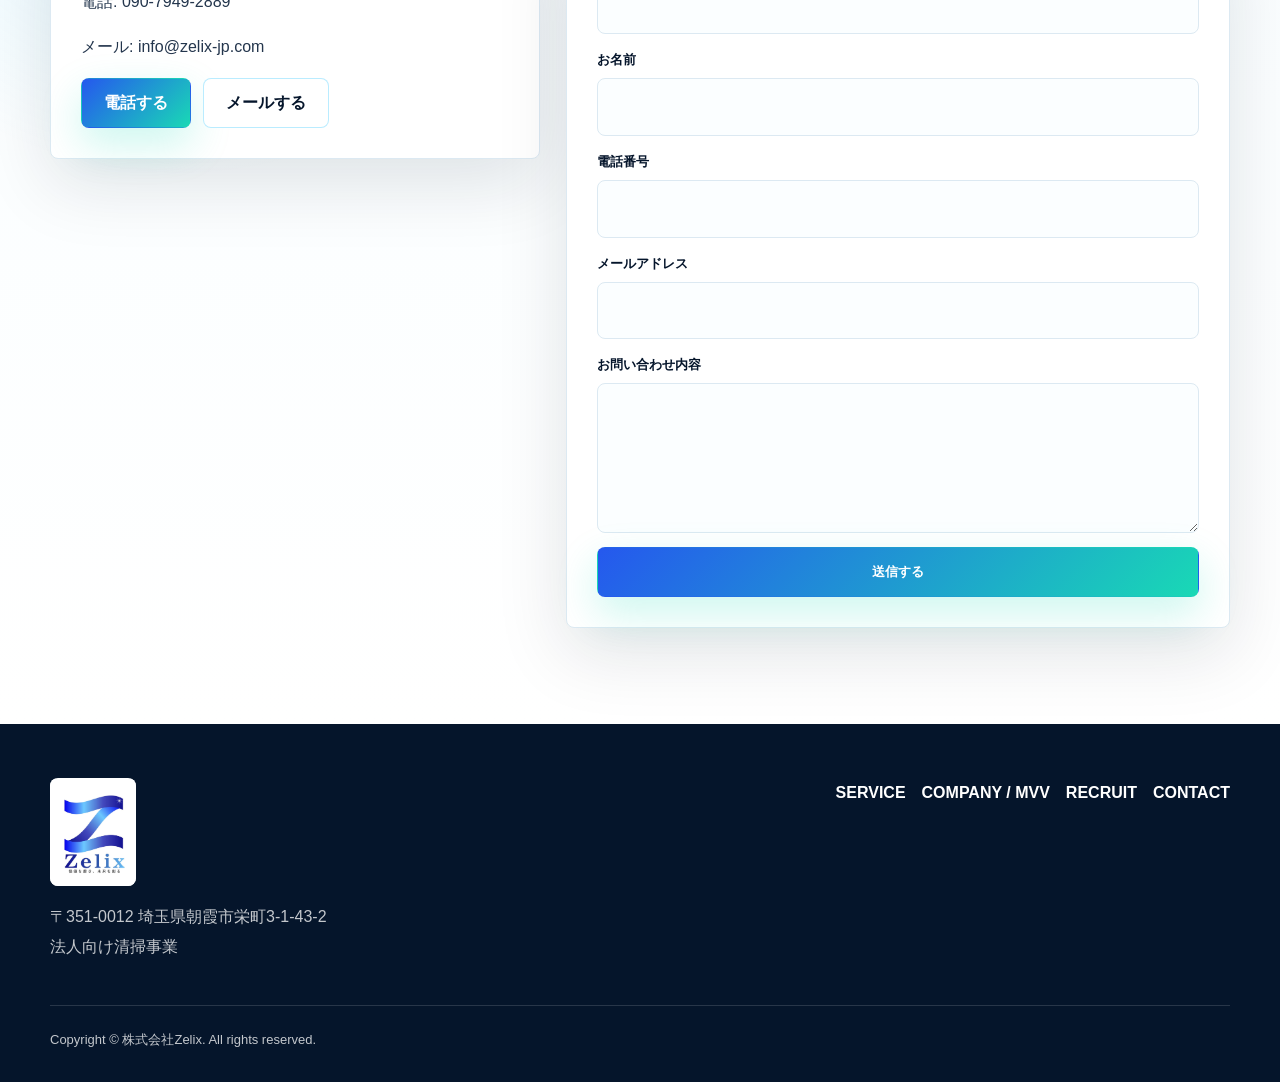
==== commit 3d3749c1: "Update contact email address" ====
--- a/index.html
+++ b/index.html
@@ -13,7 +13,7 @@
   <link rel="icon" href="assets/zelix-logo.jpg">
   <link rel="stylesheet" href="styles.css">
   <script type="application/ld+json">
-  {"@context":"https://schema.org","@type":"CleaningService","name":"株式会社Zelix","address":{"@type":"PostalAddress","streetAddress":"栄町3-1-43-2","addressLocality":"朝霞市","addressRegion":"埼玉県","addressCountry":"JP"},"telephone":"090-7949-2889","email":"uzawa@zelix-jp.com","areaServed":"埼玉県","description":"法人向け清掃事業"}
+  {"@context":"https://schema.org","@type":"CleaningService","name":"株式会社Zelix","address":{"@type":"PostalAddress","streetAddress":"栄町3-1-43-2","addressLocality":"朝霞市","addressRegion":"埼玉県","addressCountry":"JP"},"telephone":"090-7949-2889","email":"info@zelix-jp.com","areaServed":"埼玉県","description":"法人向け清掃事業"}
   </script>
 </head>
 <body>
@@ -141,8 +141,8 @@
           <div class="contact-direct">
             <h3>Direct Contact</h3>
             <p>電話: <a href="tel:09079492889">090-7949-2889</a></p>
-            <p>メール: <a href="mailto:uzawa@zelix-jp.com">uzawa@zelix-jp.com</a></p>
-            <div class="actions"><a class="btn btn-primary" href="tel:09079492889">電話する</a><a class="btn btn-light" href="mailto:uzawa@zelix-jp.com">メールする</a></div>
+            <p>メール: <a href="mailto:info@zelix-jp.com">info@zelix-jp.com</a></p>
+            <div class="actions"><a class="btn btn-primary" href="tel:09079492889">電話する</a><a class="btn btn-light" href="mailto:info@zelix-jp.com">メールする</a></div>
           </div>
           <form class="contact-form" action="https://formspree.io/f/YOUR_FORM_ID" method="POST" data-contact-form>
             <input type="hidden" name="_subject" value="株式会社Zelix 公式サイトからのお問い合わせ">
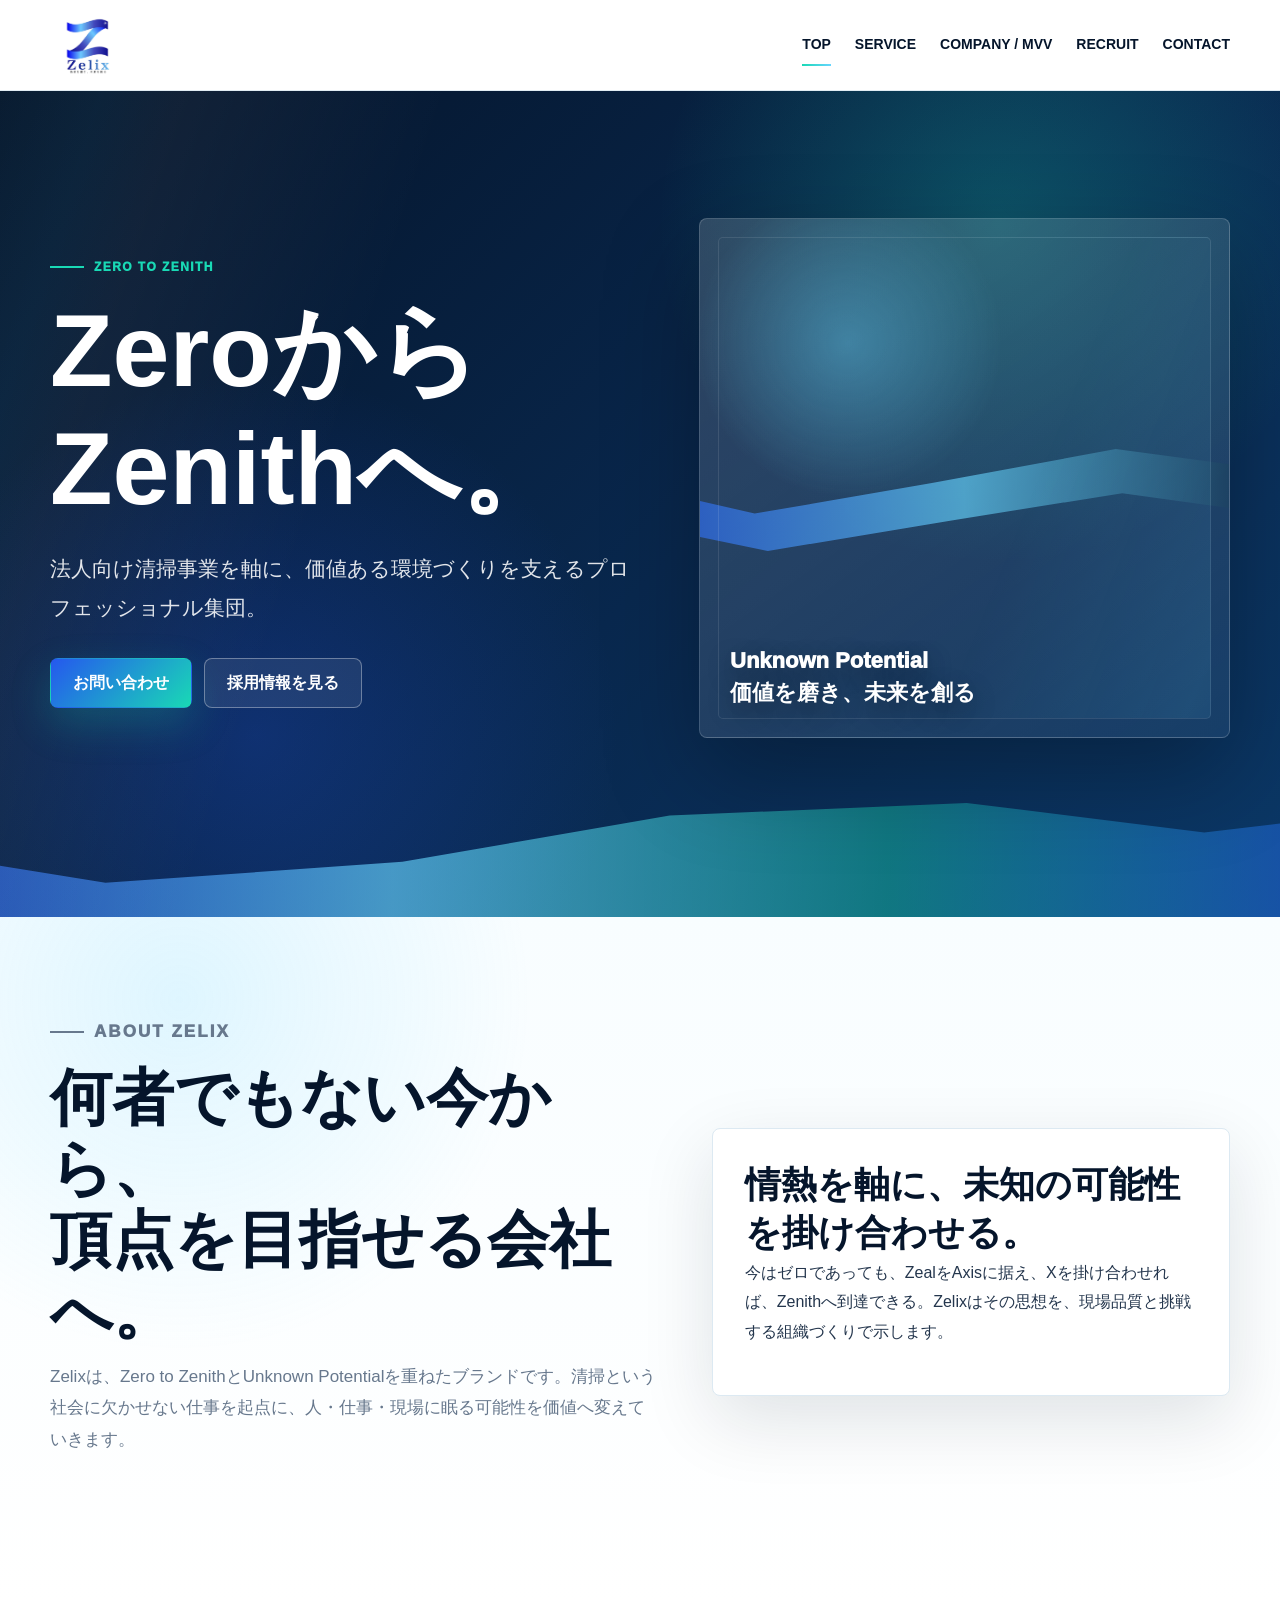
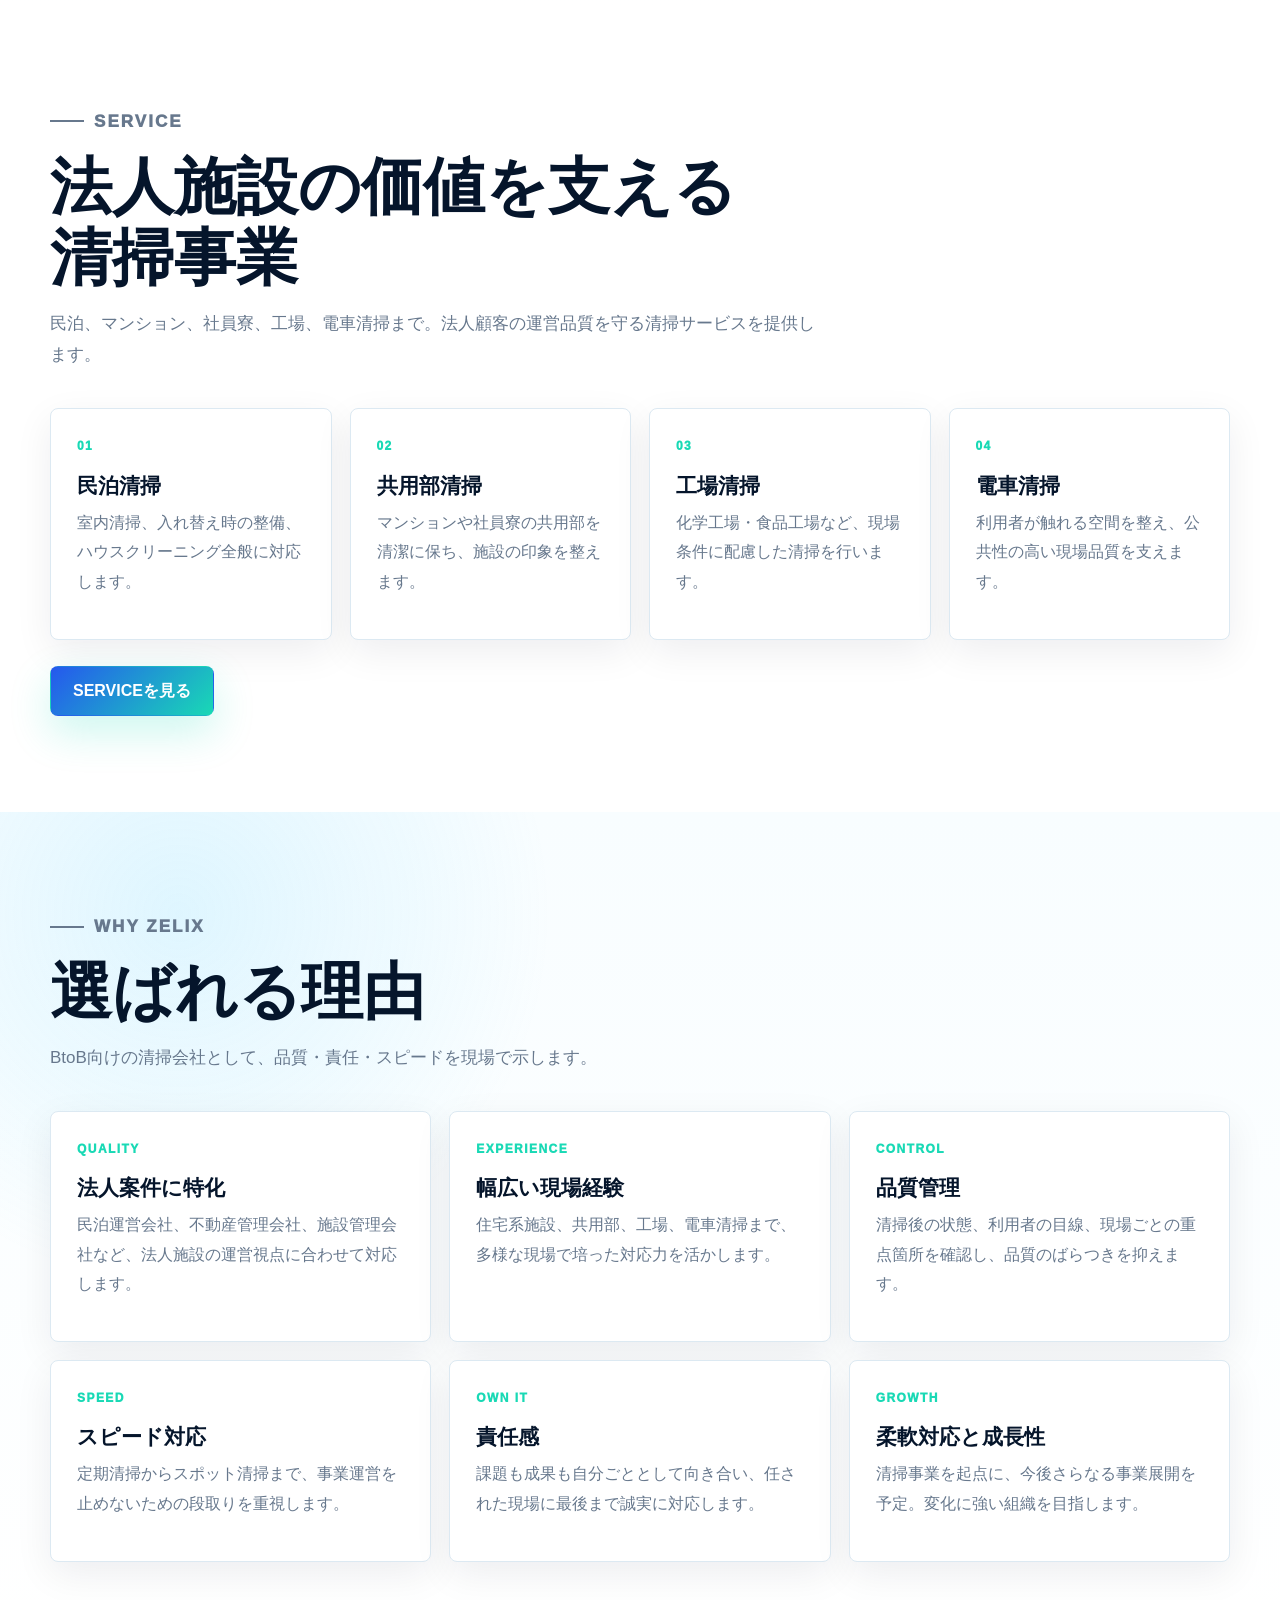
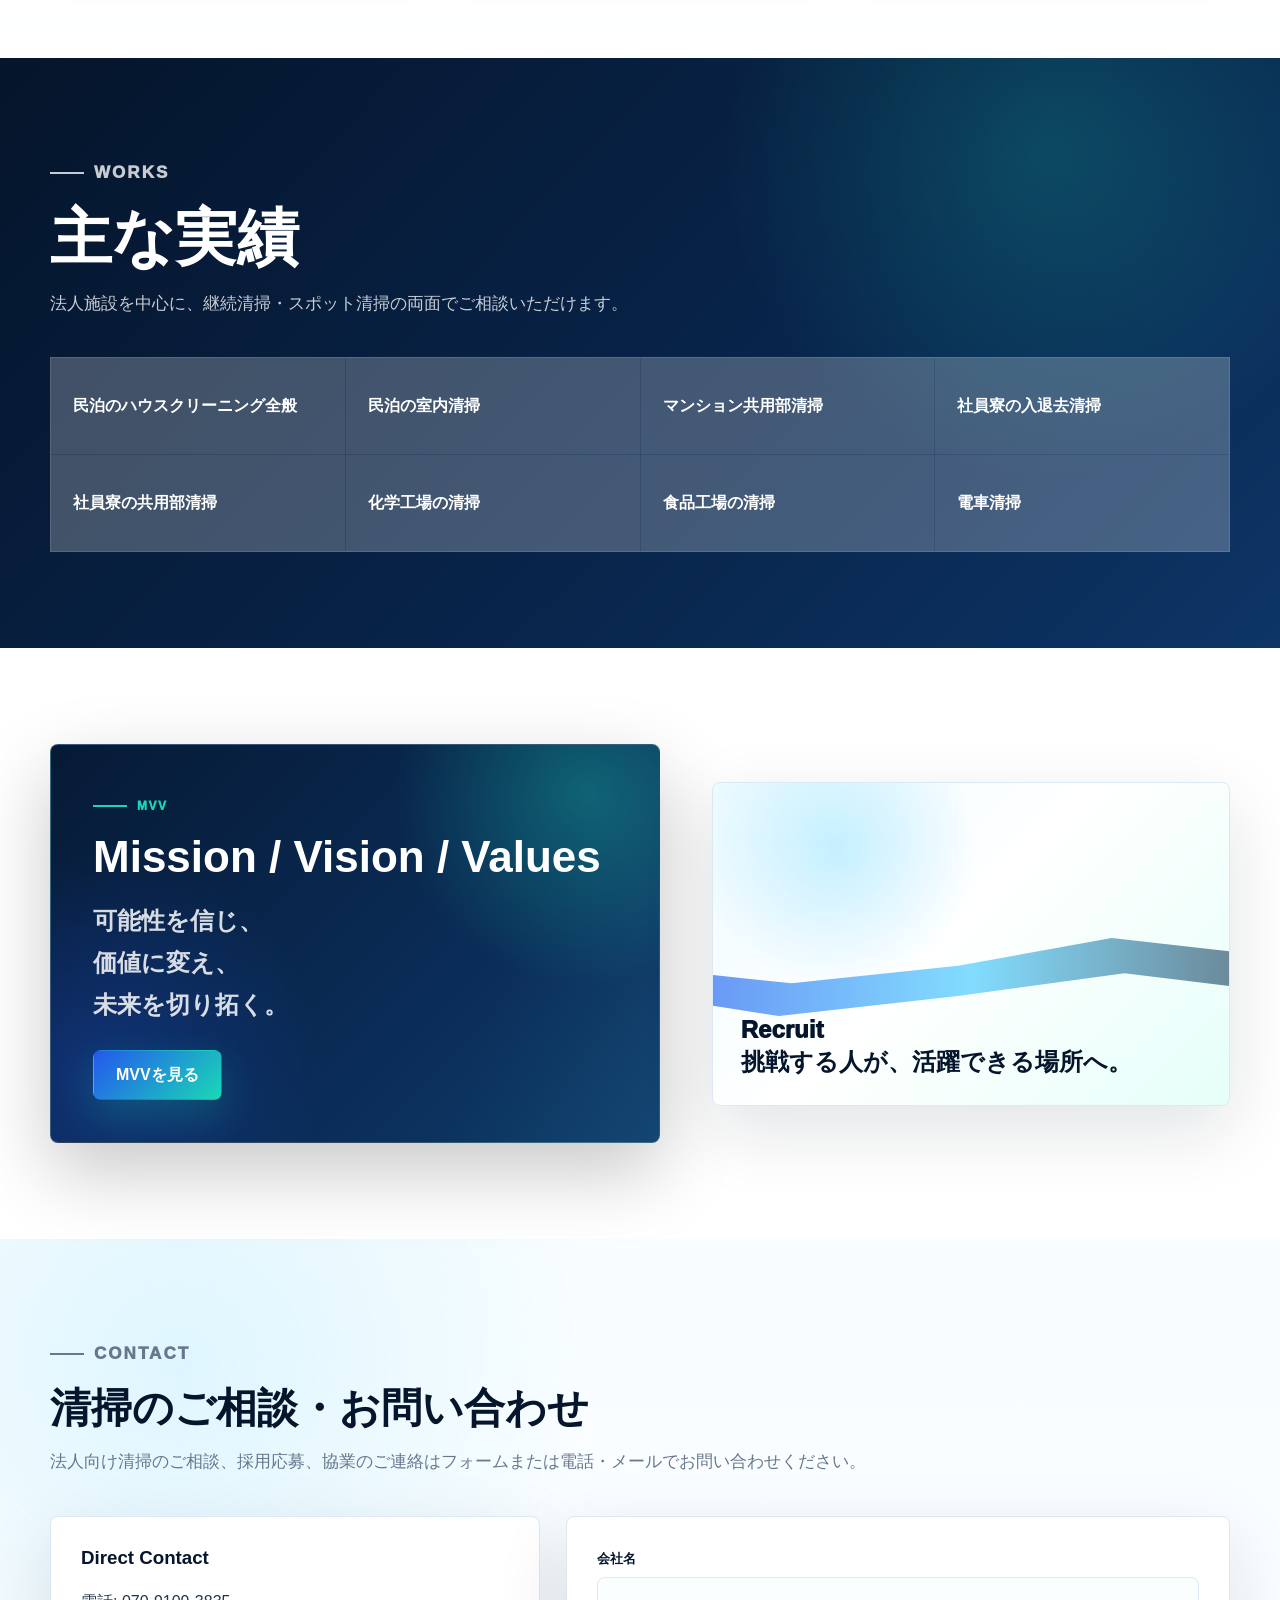
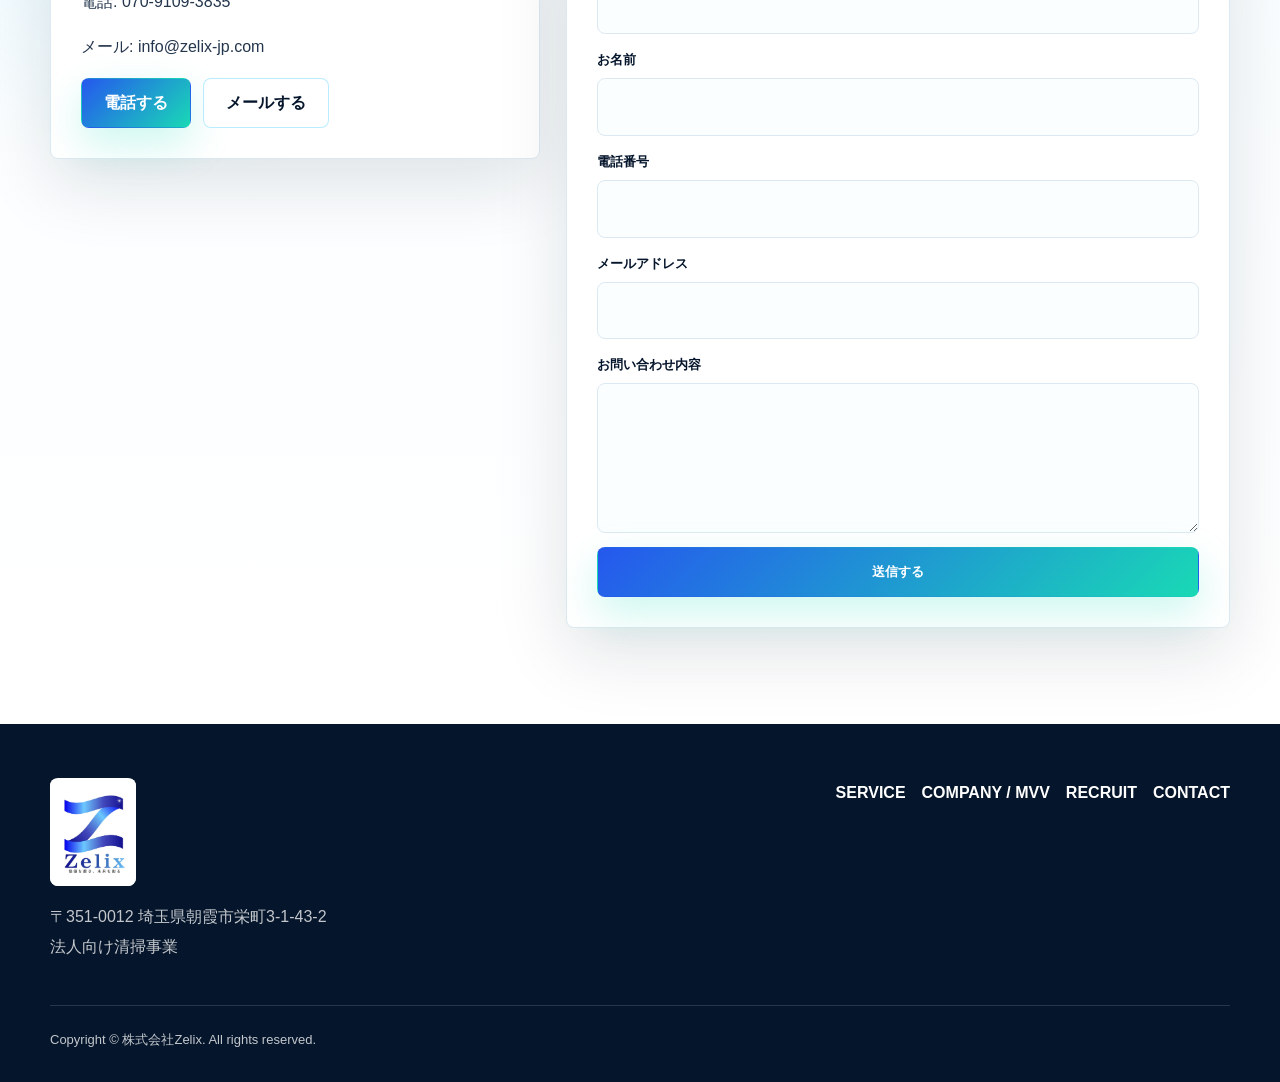
==== commit de3a1a8c: "Update phone number and enhance site motion" ====
--- a/index.html
+++ b/index.html
@@ -13,7 +13,7 @@
   <link rel="icon" href="assets/zelix-logo.jpg">
   <link rel="stylesheet" href="styles.css">
   <script type="application/ld+json">
-  {"@context":"https://schema.org","@type":"CleaningService","name":"株式会社Zelix","address":{"@type":"PostalAddress","streetAddress":"栄町3-1-43-2","addressLocality":"朝霞市","addressRegion":"埼玉県","addressCountry":"JP"},"telephone":"090-7949-2889","email":"info@zelix-jp.com","areaServed":"埼玉県","description":"法人向け清掃事業"}
+  {"@context":"https://schema.org","@type":"CleaningService","name":"株式会社Zelix","address":{"@type":"PostalAddress","streetAddress":"栄町3-1-43-2","addressLocality":"朝霞市","addressRegion":"埼玉県","addressCountry":"JP"},"telephone":"070-9109-3835","email":"info@zelix-jp.com","areaServed":"埼玉県","description":"法人向け清掃事業"}
   </script>
 </head>
 <body>
@@ -140,9 +140,9 @@
         <div class="contact-panel">
           <div class="contact-direct">
             <h3>Direct Contact</h3>
-            <p>電話: <a href="tel:09079492889">090-7949-2889</a></p>
+            <p>電話: <a href="tel:07091093835">070-9109-3835</a></p>
             <p>メール: <a href="mailto:info@zelix-jp.com">info@zelix-jp.com</a></p>
-            <div class="actions"><a class="btn btn-primary" href="tel:09079492889">電話する</a><a class="btn btn-light" href="mailto:info@zelix-jp.com">メールする</a></div>
+            <div class="actions"><a class="btn btn-primary" href="tel:07091093835">電話する</a><a class="btn btn-light" href="mailto:info@zelix-jp.com">メールする</a></div>
           </div>
           <form class="contact-form" action="https://formspree.io/f/YOUR_FORM_ID" method="POST" data-contact-form>
             <input type="hidden" name="_subject" value="株式会社Zelix 公式サイトからのお問い合わせ">
--- a/styles.css
+++ b/styles.css
@@ -14,6 +14,7 @@
   --soft: #f5fbfe;
   --radius: 8px;
   --shadow: 0 24px 72px rgba(5, 21, 43, 0.12);
+  --scroll-progress: 0;
 }
 
 * {
@@ -51,6 +52,24 @@
   background: rgba(255, 255, 255, 0.92);
   border-bottom: 1px solid rgba(220, 233, 242, 0.86);
   backdrop-filter: blur(18px);
+  transition: background-color 300ms ease, box-shadow 300ms ease;
+}
+
+.site-header::after {
+  content: "";
+  position: absolute;
+  left: 0;
+  right: 0;
+  bottom: -1px;
+  height: 2px;
+  background: linear-gradient(90deg, var(--blue), var(--sky), var(--emerald));
+  transform: scaleX(var(--scroll-progress));
+  transform-origin: left;
+}
+
+.site-header.is-scrolled {
+  background: rgba(255, 255, 255, 0.97);
+  box-shadow: 0 10px 34px rgba(5, 21, 43, 0.08);
 }
 
 .nav {
@@ -75,6 +94,12 @@
   width: 74px;
   height: 74px;
   object-fit: contain;
+  transition: transform 360ms cubic-bezier(0.2, 0.7, 0.2, 1), filter 360ms ease;
+}
+
+.brand:hover img {
+  transform: translateY(-2px) scale(1.025);
+  filter: drop-shadow(0 10px 18px rgba(37, 88, 238, 0.18));
 }
 
 .brand small {
@@ -202,6 +227,16 @@
     linear-gradient(135deg, #041226 0%, #09284e 54%, #0b3867 100%);
 }
 
+.hero::after {
+  content: "";
+  position: absolute;
+  inset: -24% -40%;
+  background: linear-gradient(108deg, transparent 38%, rgba(103, 213, 255, 0.08) 49%, rgba(255, 255, 255, 0.05) 52%, transparent 62%);
+  transform: translateX(-28%);
+  animation: ambient-sweep 10s ease-in-out infinite;
+  pointer-events: none;
+}
+
 .hero::before,
 .page-hero::before,
 .wave-band::before {
@@ -214,6 +249,10 @@
   background: linear-gradient(90deg, rgba(37, 88, 238, 0.86), rgba(103, 213, 255, 0.86), rgba(25, 217, 181, 0.56), rgba(37, 88, 238, 0.7));
   clip-path: polygon(0 42%, 14% 58%, 34% 48%, 52% 26%, 72% 20%, 88% 34%, 100% 24%, 100% 100%, 0 100%);
   opacity: 0.74;
+}
+
+.hero::before {
+  animation: wave-drift 9s ease-in-out infinite alternate;
 }
 
 .hero-grid {
@@ -229,6 +268,10 @@
   align-items: center;
 }
 
+.hero-grid > div:first-child {
+  animation: hero-copy-in 900ms 80ms both cubic-bezier(0.18, 0.72, 0.2, 1);
+}
+
 .hero h1 {
   margin-bottom: 22px;
   color: var(--paper);
@@ -250,6 +293,8 @@
 }
 
 .btn {
+  position: relative;
+  overflow: hidden;
   display: inline-flex;
   align-items: center;
   justify-content: center;
@@ -262,6 +307,23 @@
   transition: transform 180ms ease, border-color 180ms ease, box-shadow 180ms ease;
 }
 
+.btn::after {
+  content: "";
+  position: absolute;
+  top: -80%;
+  bottom: -80%;
+  left: -55%;
+  width: 34%;
+  background: linear-gradient(90deg, transparent, rgba(255, 255, 255, 0.42), transparent);
+  transform: rotate(18deg) translateX(-180%);
+  transition: transform 620ms cubic-bezier(0.2, 0.7, 0.2, 1);
+  pointer-events: none;
+}
+
+.btn:hover::after {
+  transform: rotate(18deg) translateX(560%);
+}
+
 .btn:hover {
   transform: translateY(-2px);
 }
@@ -285,6 +347,8 @@
 }
 
 .hero-visual {
+  --tilt-x: 0deg;
+  --tilt-y: 0deg;
   position: relative;
   min-height: 520px;
   border: 1px solid rgba(255, 255, 255, 0.18);
@@ -294,6 +358,14 @@
     radial-gradient(circle at 28% 24%, rgba(103, 213, 255, 0.36), transparent 28%),
     linear-gradient(145deg, rgba(255, 255, 255, 0.16), rgba(255, 255, 255, 0.05));
   box-shadow: 0 36px 96px rgba(0, 0, 0, 0.28);
+  transform: perspective(1100px) rotateX(var(--tilt-x)) rotateY(var(--tilt-y));
+  transform-style: preserve-3d;
+  transition: transform 500ms cubic-bezier(0.2, 0.7, 0.2, 1), box-shadow 500ms ease;
+  animation: visual-in 1100ms 180ms both cubic-bezier(0.18, 0.72, 0.2, 1);
+}
+
+.hero-visual:hover {
+  box-shadow: 0 44px 110px rgba(0, 0, 0, 0.34), 0 0 46px rgba(103, 213, 255, 0.08);
 }
 
 .hero-visual::before {
@@ -304,17 +376,18 @@
   background: linear-gradient(90deg, rgba(37, 88, 238, 0.92), rgba(103, 213, 255, 0.88), rgba(5, 21, 43, 0.66));
   clip-path: polygon(0 44%, 18% 60%, 45% 42%, 73% 22%, 100% 36%, 100% 62%, 74% 48%, 48% 64%, 20% 82%, 0 66%);
   opacity: 0.72;
+  animation: visual-wave 7s ease-in-out infinite alternate;
 }
 
 .hero-visual::after {
   content: "";
   position: absolute;
-  inset: 42px 42px auto auto;
-  width: 46%;
-  height: 42%;
-  border-radius: 50%;
-  background: radial-gradient(circle, rgba(25, 217, 181, 0.28), transparent 64%);
-  filter: blur(2px);
+  inset: 18px;
+  border: 1px solid rgba(255, 255, 255, 0.1);
+  border-radius: 5px;
+  background: linear-gradient(112deg, transparent 30%, rgba(103, 213, 255, 0.1) 48%, transparent 65%);
+  background-size: 240% 100%;
+  animation: frame-light 8s ease-in-out infinite;
 }
 
 .hero-visual strong {
@@ -405,6 +478,12 @@
     radial-gradient(circle at 24% 20%, rgba(103, 213, 255, 0.35), transparent 30%),
     linear-gradient(135deg, #eefbff, #ffffff 46%, #e6fff9);
   box-shadow: var(--shadow);
+  transition: transform 420ms cubic-bezier(0.2, 0.7, 0.2, 1), box-shadow 420ms ease;
+}
+
+.media-frame:hover {
+  transform: translateY(-5px);
+  box-shadow: 0 30px 80px rgba(5, 21, 43, 0.17);
 }
 
 .media-frame::after {
@@ -416,6 +495,7 @@
   height: 126px;
   background: linear-gradient(90deg, rgba(37, 88, 238, 0.7), rgba(103, 213, 255, 0.82), rgba(5, 21, 43, 0.58));
   clip-path: polygon(0 48%, 22% 60%, 48% 46%, 72% 24%, 100% 40%, 100% 68%, 74% 52%, 48% 70%, 20% 86%, 0 70%);
+  animation: media-wave 8s ease-in-out infinite alternate;
 }
 
 .media-frame span {
@@ -456,6 +536,38 @@
   border-radius: var(--radius);
   background: var(--paper);
   box-shadow: 0 12px 38px rgba(5, 21, 43, 0.07);
+  position: relative;
+  overflow: hidden;
+  transition: transform 360ms cubic-bezier(0.2, 0.7, 0.2, 1), border-color 360ms ease, box-shadow 360ms ease;
+}
+
+.card::after,
+.service-card::after,
+.value-card::after {
+  content: "";
+  position: absolute;
+  top: 0;
+  left: 0;
+  right: 0;
+  height: 2px;
+  background: linear-gradient(90deg, var(--blue), var(--sky), var(--emerald));
+  transform: scaleX(0);
+  transform-origin: left;
+  transition: transform 420ms ease;
+}
+
+.card:hover,
+.service-card:hover,
+.value-card:hover {
+  transform: translateY(-6px);
+  border-color: rgba(103, 213, 255, 0.56);
+  box-shadow: 0 24px 60px rgba(5, 21, 43, 0.12);
+}
+
+.card:hover::after,
+.service-card:hover::after,
+.value-card:hover::after {
+  transform: scaleX(1);
 }
 
 .card,
@@ -531,6 +643,10 @@
 }
 
 .page-hero .container {
+  animation: hero-copy-in 800ms 60ms both cubic-bezier(0.18, 0.72, 0.2, 1);
+}
+
+.page-hero .container {
   position: relative;
   z-index: 1;
 }
@@ -565,6 +681,8 @@
 }
 
 .mvv-hero {
+  position: relative;
+  overflow: hidden;
   padding: 42px;
   border: 1px solid rgba(255, 255, 255, 0.18);
   border-radius: var(--radius);
@@ -573,6 +691,63 @@
     radial-gradient(circle at 8% 82%, rgba(37, 88, 238, 0.28), transparent 34%),
     linear-gradient(135deg, #061a35 0%, #0a2b55 58%, #0d3b68 100%);
   box-shadow: 0 28px 76px rgba(0, 0, 0, 0.22);
+}
+
+.mvv-hero::after {
+  content: "";
+  position: absolute;
+  inset: 0;
+  background: linear-gradient(112deg, transparent 35%, rgba(103, 213, 255, 0.08) 50%, transparent 65%);
+  background-size: 230% 100%;
+  animation: frame-light 9s ease-in-out infinite;
+  pointer-events: none;
+}
+
+.reveal {
+  opacity: 0;
+  transform: translateY(26px);
+  transition: opacity 720ms var(--reveal-delay, 0ms) ease, transform 720ms var(--reveal-delay, 0ms) cubic-bezier(0.18, 0.72, 0.2, 1);
+}
+
+.reveal.is-visible {
+  opacity: 1;
+  transform: translateY(0);
+}
+
+@keyframes hero-copy-in {
+  from { opacity: 0; transform: translateY(24px); }
+  to { opacity: 1; transform: translateY(0); }
+}
+
+@keyframes visual-in {
+  from { opacity: 0; transform: perspective(1100px) translateY(30px) scale(0.98); }
+  to { opacity: 1; transform: perspective(1100px) rotateX(var(--tilt-x)) rotateY(var(--tilt-y)); }
+}
+
+@keyframes ambient-sweep {
+  0%, 18% { transform: translateX(-28%); opacity: 0; }
+  42%, 65% { opacity: 1; }
+  82%, 100% { transform: translateX(34%); opacity: 0; }
+}
+
+@keyframes wave-drift {
+  from { transform: translate3d(-1.5%, 0, 0) scaleX(1.02); }
+  to { transform: translate3d(1.5%, -7px, 0) scaleX(1.04); }
+}
+
+@keyframes visual-wave {
+  from { transform: translate3d(-2%, 4px, 0) scaleX(1.02); }
+  to { transform: translate3d(2%, -8px, 0) scaleX(1.05); }
+}
+
+@keyframes media-wave {
+  from { transform: translate3d(-1.5%, 4px, 0) scaleX(1.02); }
+  to { transform: translate3d(1.5%, -5px, 0) scaleX(1.04); }
+}
+
+@keyframes frame-light {
+  0%, 15% { background-position: 180% 0; }
+  65%, 100% { background-position: -60% 0; }
 }
 
 .mvv-hero strong {
@@ -824,3 +999,23 @@
     padding-top: 8px;
   }
 }
+
+@media (prefers-reduced-motion: reduce) {
+  html {
+    scroll-behavior: auto;
+  }
+
+  *,
+  *::before,
+  *::after {
+    animation-duration: 0.01ms !important;
+    animation-iteration-count: 1 !important;
+    scroll-behavior: auto !important;
+    transition-duration: 0.01ms !important;
+  }
+
+  .reveal {
+    opacity: 1;
+    transform: none;
+  }
+}
